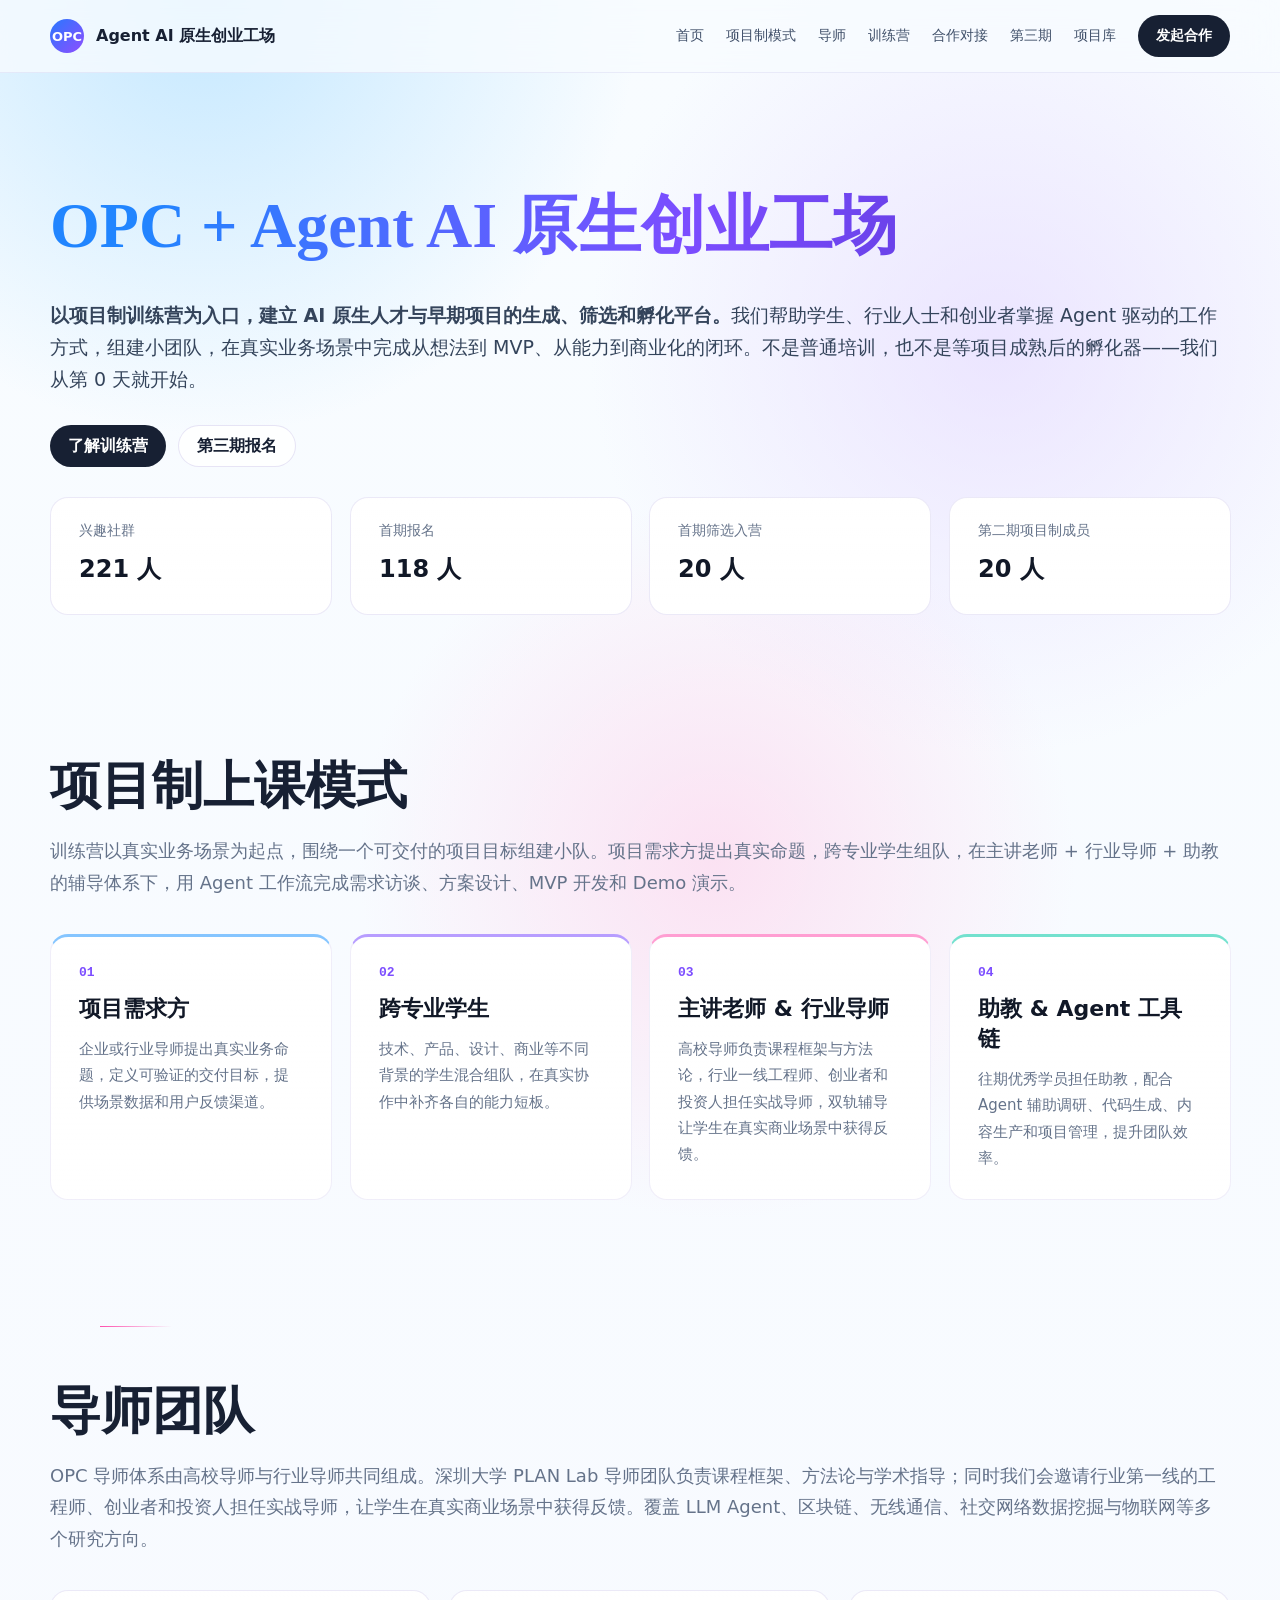
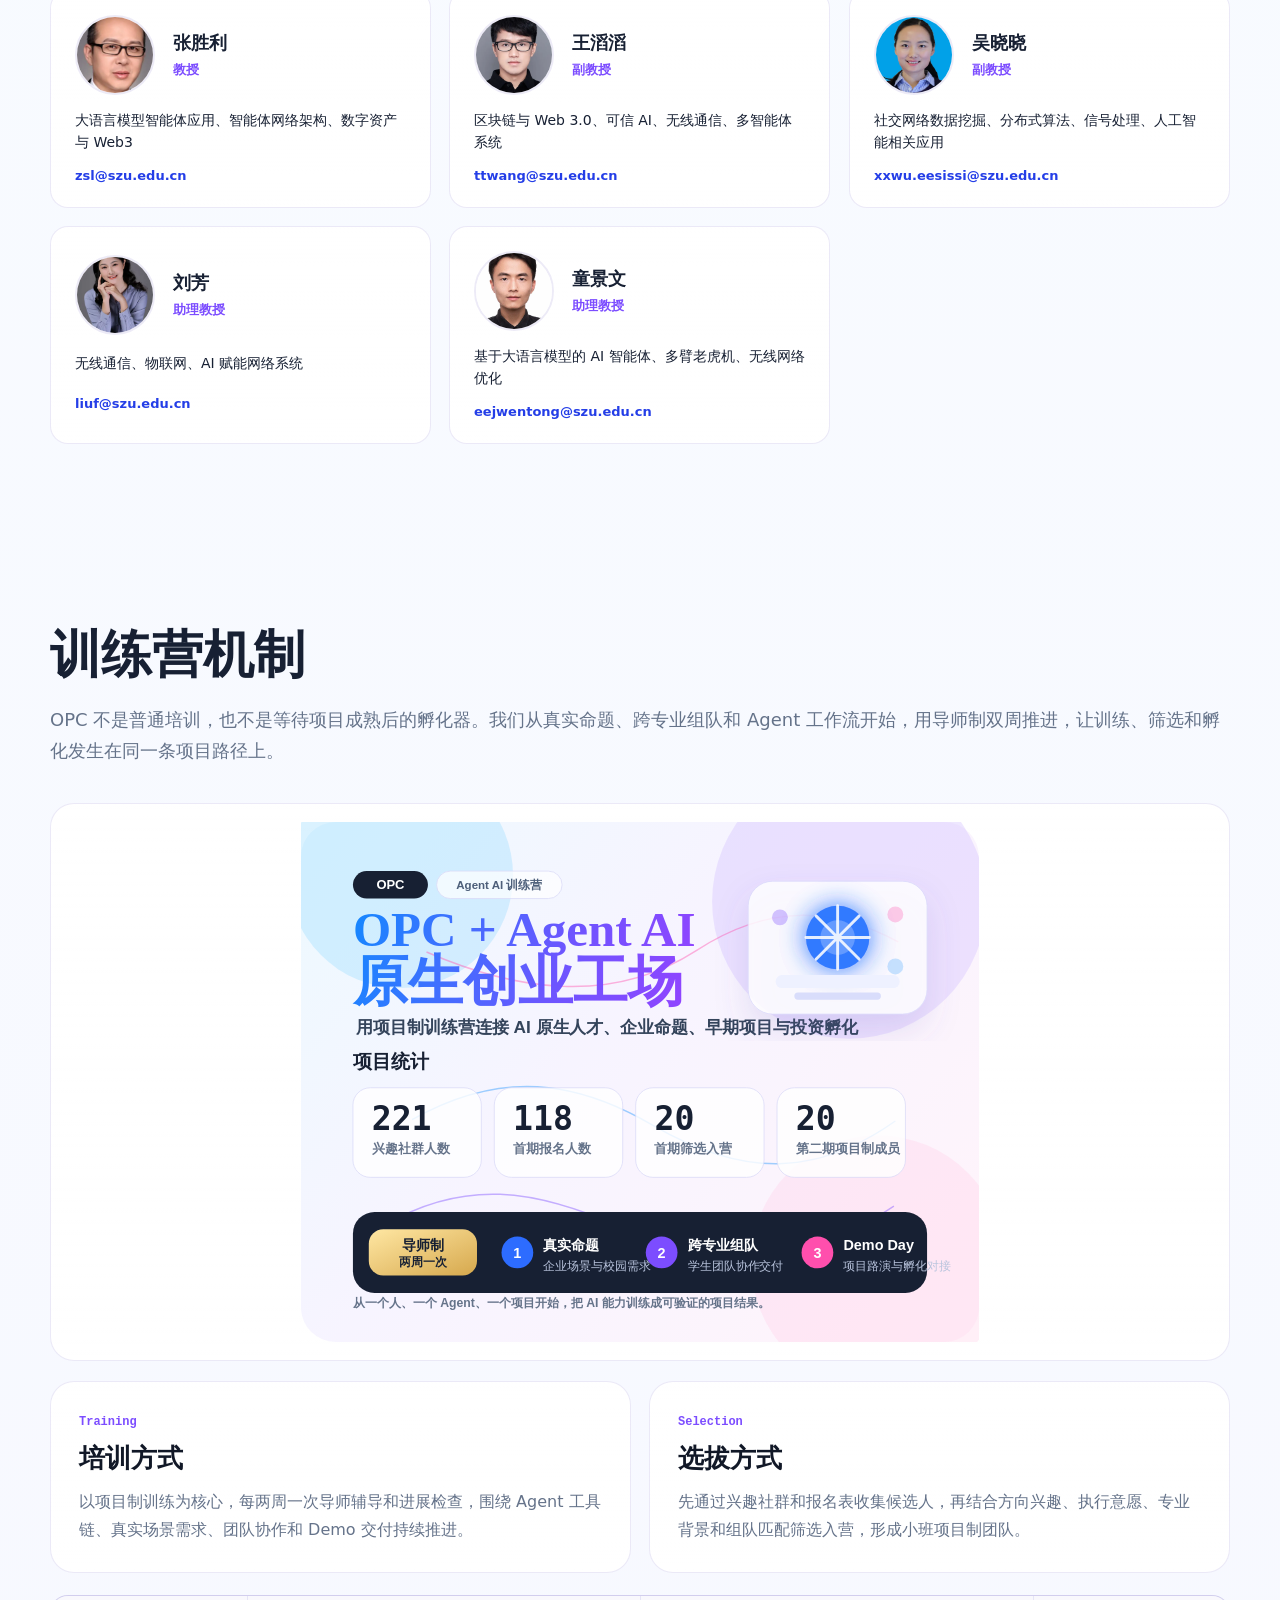
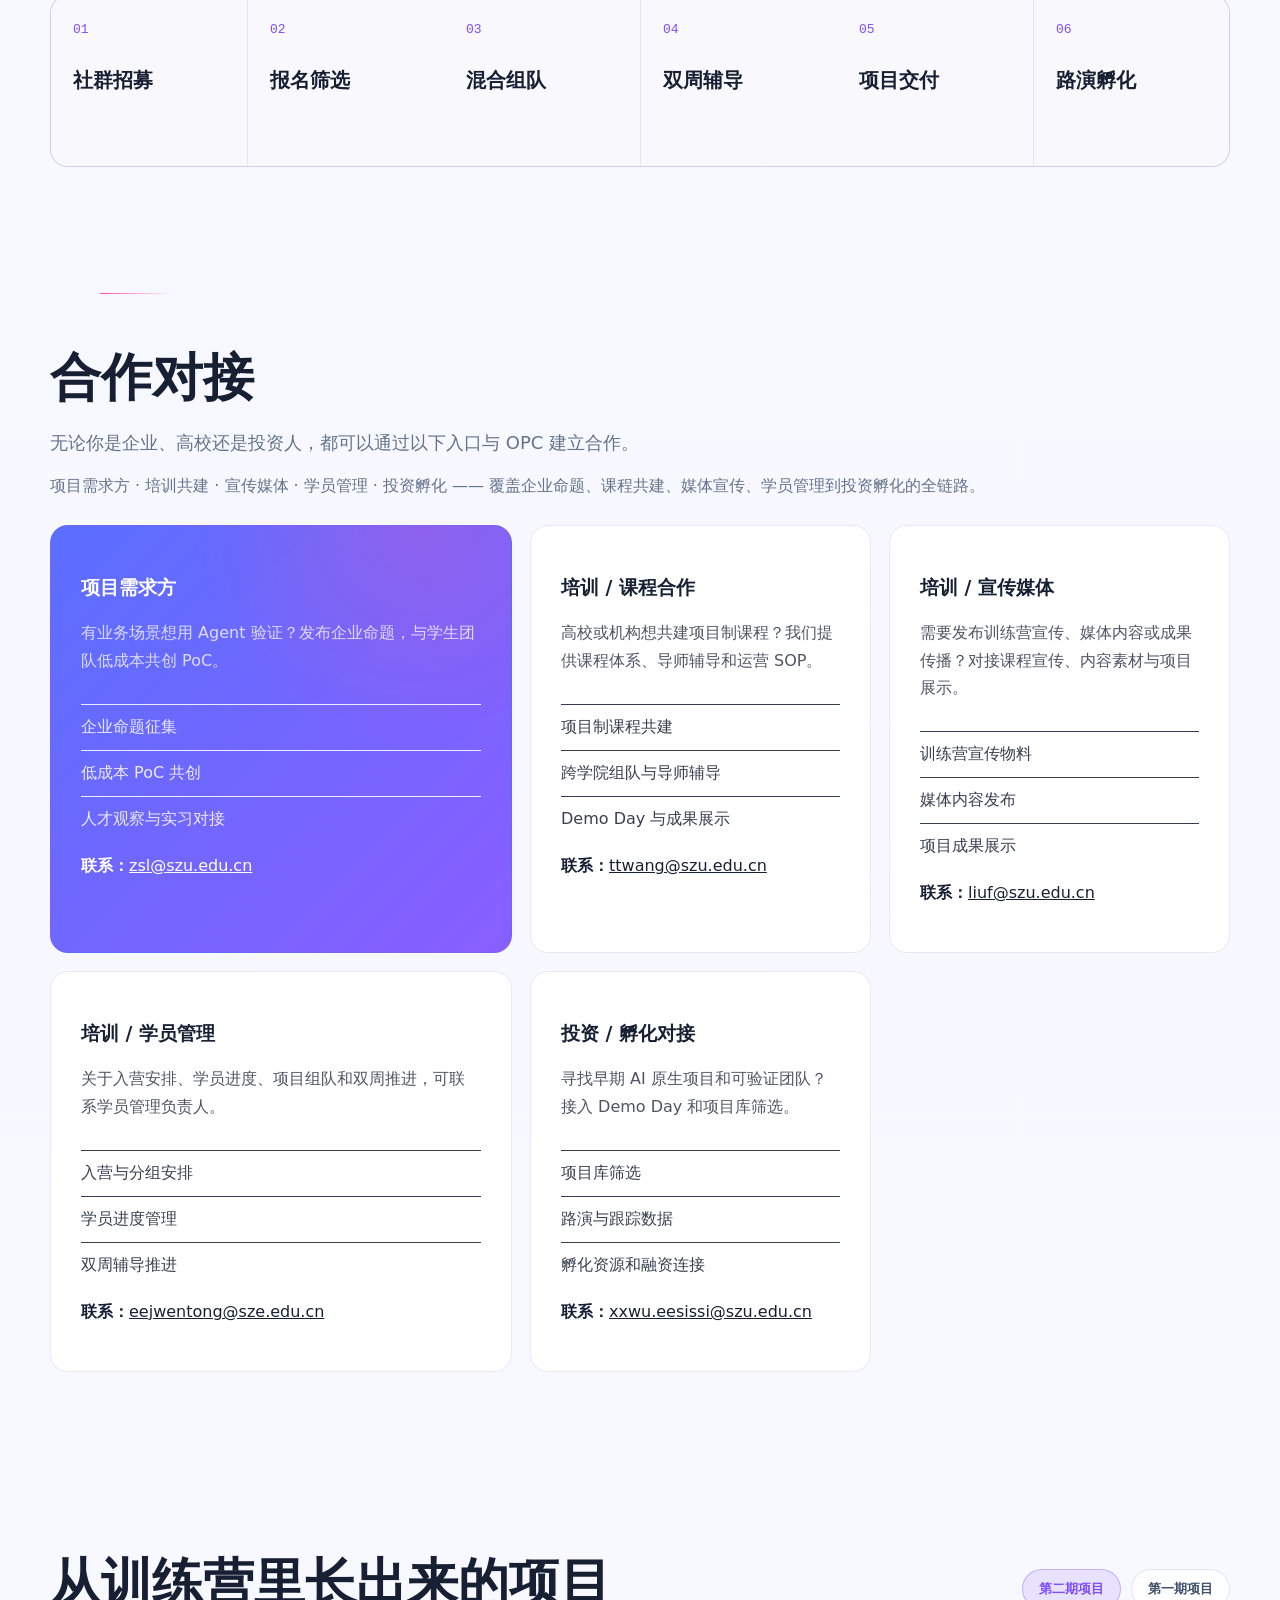
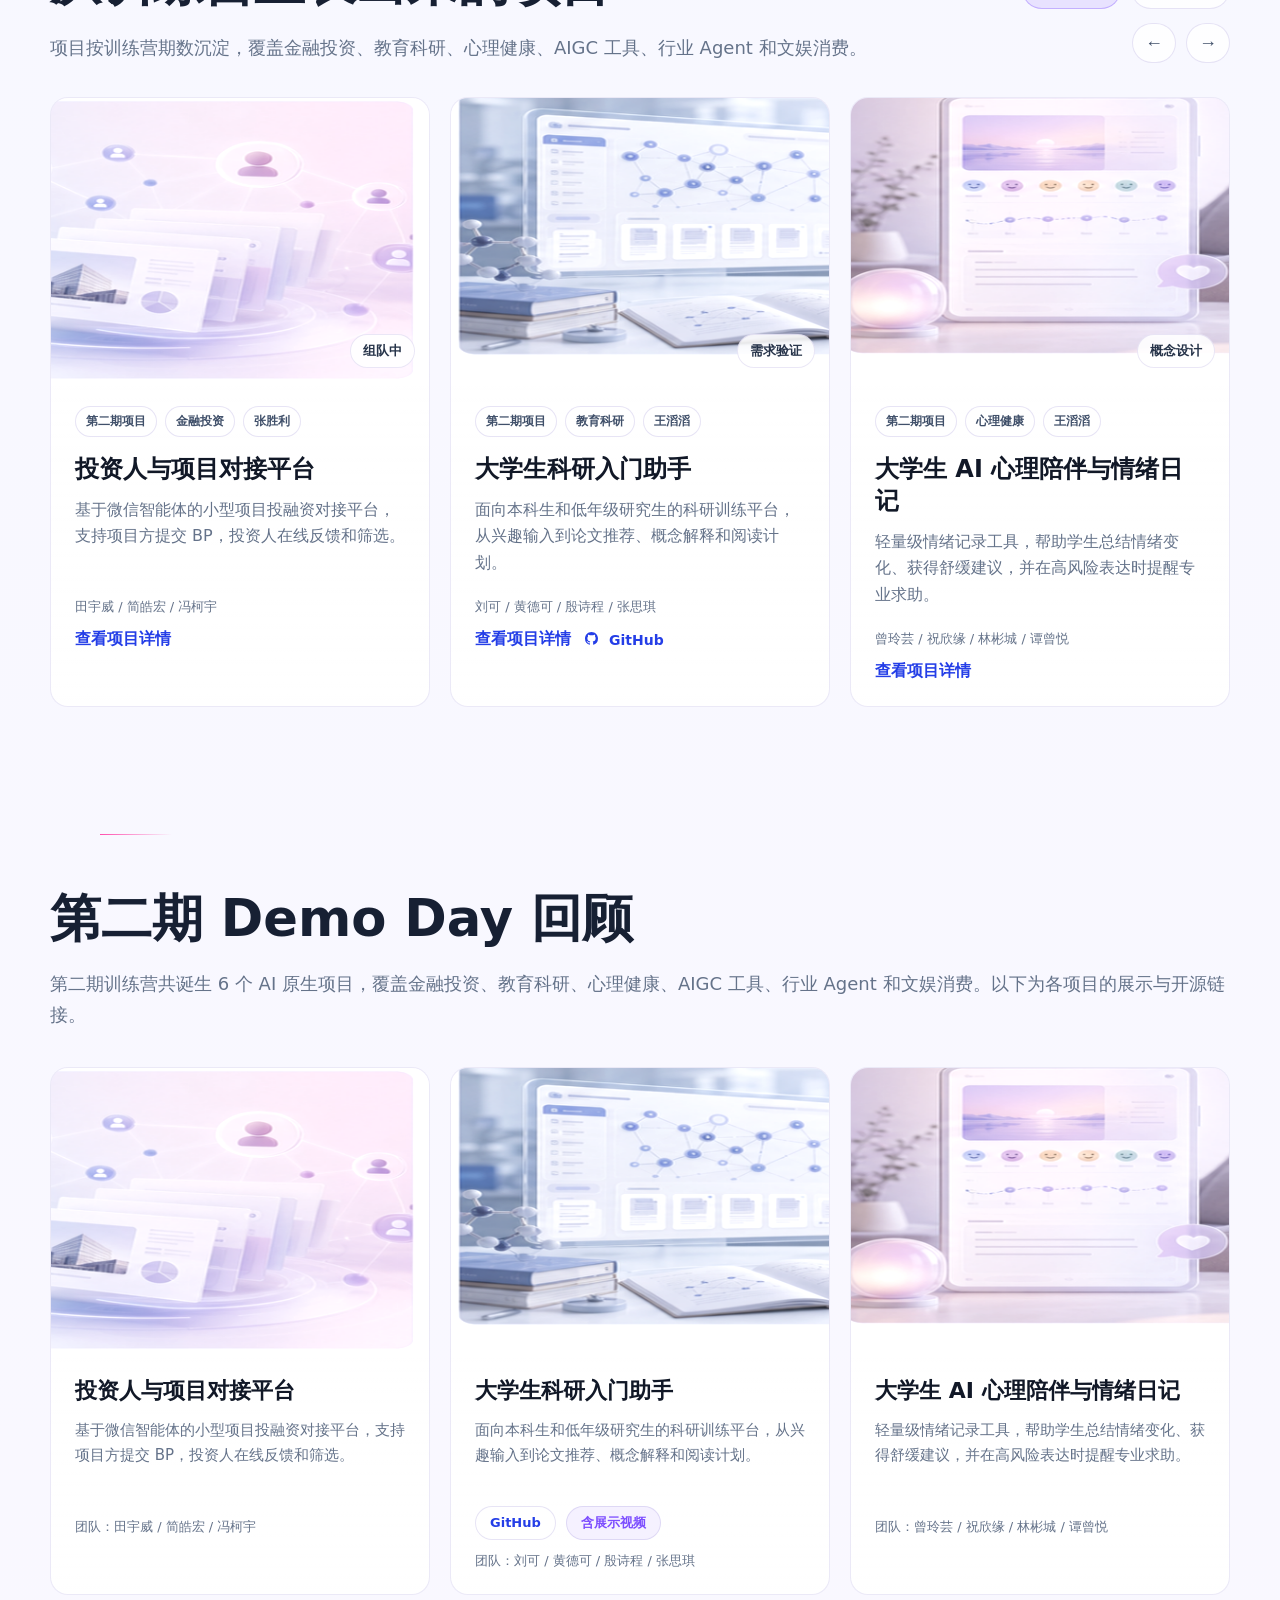
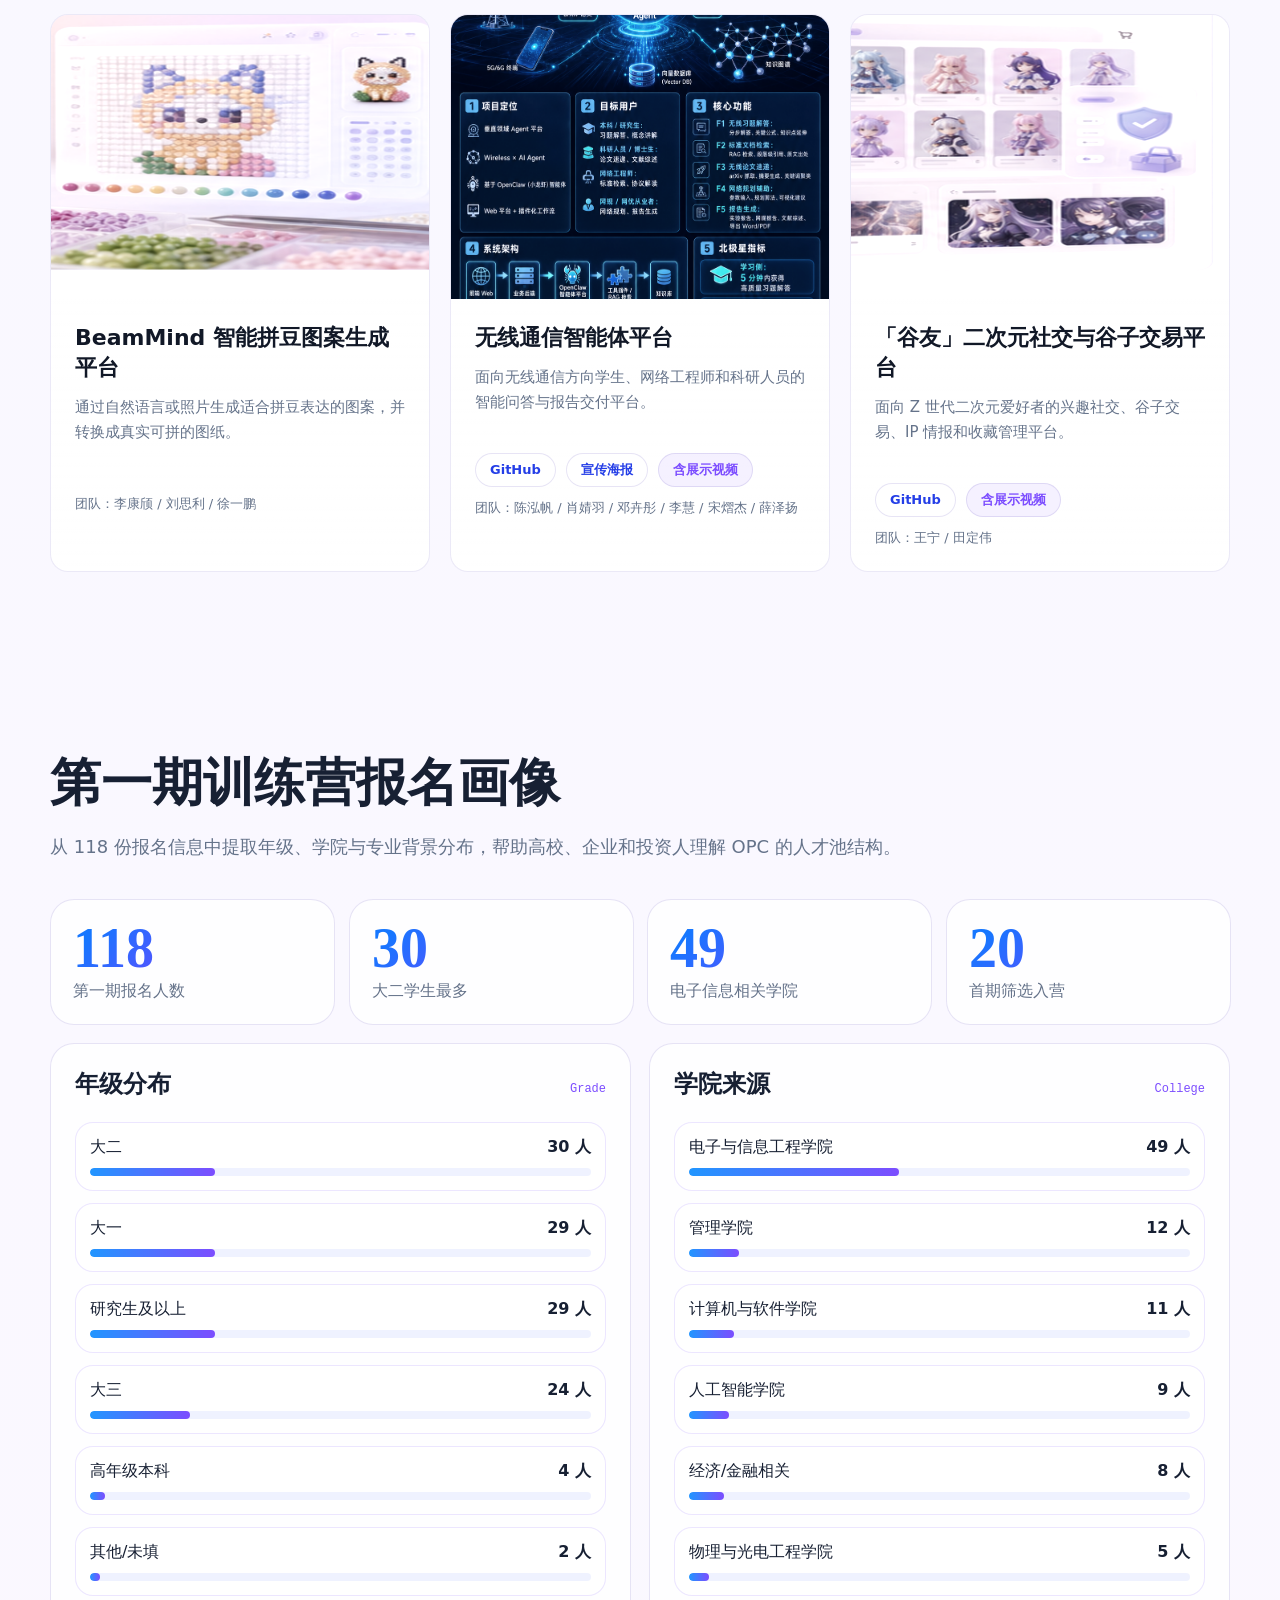
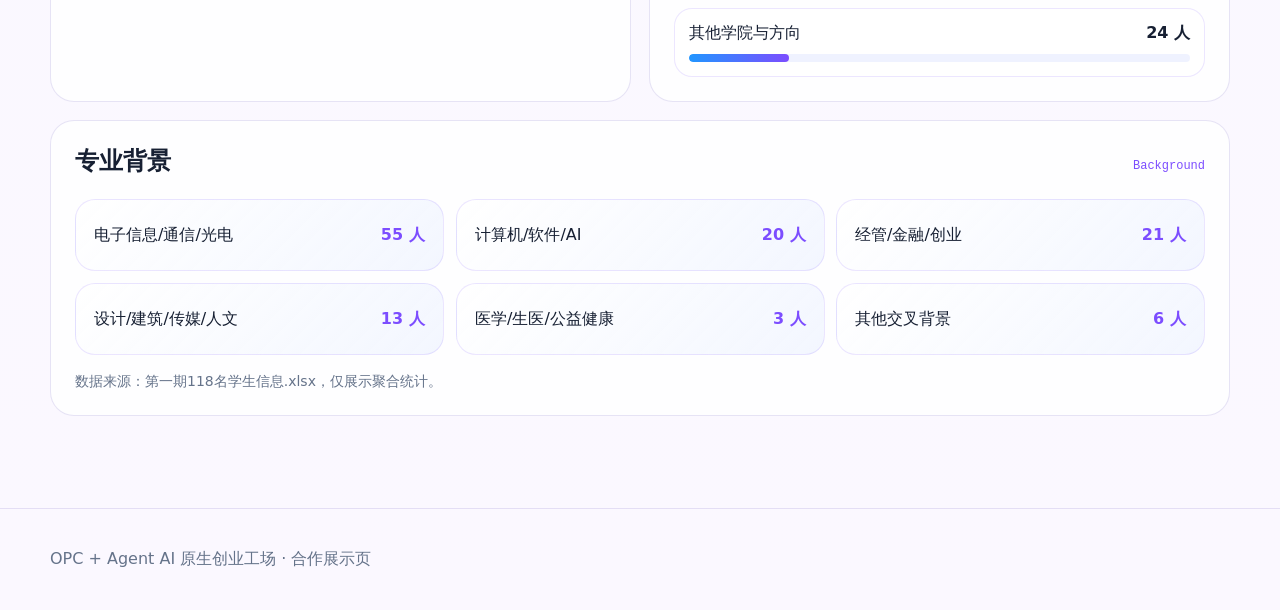
==== index.html @ 5a0fb602 "更新网页内容和测试配置" ====
<!doctype html>
<html lang="zh-CN">
  <head>
    <meta charset="utf-8">
    <meta name="viewport" content="width=device-width, initial-scale=1">
    <title>OPC + Agent AI 原生创业工场</title>
    <meta name="description" content="OPC + Agent AI 原生创业工场，用项目制训练营连接 AI 原生人才、企业命题、早期项目与投资孵化。">
    <link rel="stylesheet" href="assets/styles.css">
  </head>
  <body>
    <div class="site-shell">
      <header class="topbar">
        <nav class="nav container" aria-label="主导航">
          <a class="brand" href="index.html"><span class="brand-mark">OPC</span><span>Agent AI 原生创业工场</span></a>
          <button class="nav-toggle" id="nav-toggle" type="button" aria-expanded="false" aria-controls="nav-links">菜单</button>
          <div class="nav-links" id="nav-links">
            <a href="index.html">首页</a>
            <a href="#teaching">项目制模式</a>
            <a href="#mentors">导师</a>
            <a href="#model">训练营</a>
            <a href="#contact">合作对接</a>
            <a href="fde.html">第三期</a>
            <a href="projects.html">项目库</a>
            <a class="nav-cta" href="#contact">发起合作</a>
          </div>
        </nav>
      </header>

      <main>
        <section class="home-hero container">
          <h1>OPC + Agent AI 原生创业工场</h1>
          <p><strong>以项目制训练营为入口，建立 AI 原生人才与早期项目的生成、筛选和孵化平台。</strong>我们帮助学生、行业人士和创业者掌握 Agent 驱动的工作方式，组建小团队，在真实业务场景中完成从想法到 MVP、从能力到商业化的闭环。不是普通培训，也不是等项目成熟后的孵化器——我们从第 0 天就开始。</p>
          <div class="hero-actions">
            <a class="button" href="#model">了解训练营</a>
            <a class="button secondary" href="fde.html">第三期报名</a>
          </div>
        </section>

        <section class="home-info-bar container" aria-label="训练营关键数据">
          <div class="home-info-item lift-on-hover">
            <span>兴趣社群</span>
            <strong>221 人</strong>
          </div>
          <div class="home-info-item lift-on-hover">
            <span>首期报名</span>
            <strong>118 人</strong>
          </div>
          <div class="home-info-item lift-on-hover">
            <span>首期筛选入营</span>
            <strong>20 人</strong>
          </div>
          <div class="home-info-item lift-on-hover">
            <span>第二期项目制成员</span>
            <strong>20 人</strong>
          </div>
        </section>

        <section class="section container" id="teaching">
          <h2>项目制上课模式</h2>
          <p class="section-lead">训练营以真实业务场景为起点，围绕一个可交付的项目目标组建小队。项目需求方提出真实命题，跨专业学生组队，在主讲老师 + 行业导师 + 助教的辅导体系下，用 Agent 工作流完成需求访谈、方案设计、MVP 开发和 Demo 演示。</p>
          <div class="teaching-grid">
            <article class="teaching-card lift-on-hover">
              <span aria-hidden="true">01</span>
              <h3>项目需求方</h3>
              <p>企业或行业导师提出真实业务命题，定义可验证的交付目标，提供场景数据和用户反馈渠道。</p>
            </article>
            <article class="teaching-card lift-on-hover">
              <span aria-hidden="true">02</span>
              <h3>跨专业学生</h3>
              <p>技术、产品、设计、商业等不同背景的学生混合组队，在真实协作中补齐各自的能力短板。</p>
            </article>
            <article class="teaching-card lift-on-hover">
              <span aria-hidden="true">03</span>
              <h3>主讲老师 &amp; 行业导师</h3>
              <p>高校导师负责课程框架与方法论，行业一线工程师、创业者和投资人担任实战导师，双轨辅导让学生在真实商业场景中获得反馈。</p>
            </article>
            <article class="teaching-card lift-on-hover">
              <span aria-hidden="true">04</span>
              <h3>助教 &amp; Agent 工具链</h3>
              <p>往期优秀学员担任助教，配合 Agent 辅助调研、代码生成、内容生产和项目管理，提升团队效率。</p>
            </article>
          </div>
        </section>

        <section class="section container" id="mentors">
          <h2>导师团队</h2>
          <p class="section-lead">OPC 导师体系由高校导师与行业导师共同组成。深圳大学 PLAN Lab 导师团队负责课程框架、方法论与学术指导；同时我们会邀请行业第一线的工程师、创业者和投资人担任实战导师，让学生在真实商业场景中获得反馈。覆盖 LLM Agent、区块链、无线通信、社交网络数据挖掘与物联网等多个研究方向。</p>
          <div class="mentor-grid" id="mentor-grid"></div>
        </section>

        <section class="section container" id="model">
          <h2>训练营机制</h2>
          <p class="section-lead">OPC 不是普通培训，也不是等待项目成熟后的孵化器。我们从真实命题、跨专业组队和 Agent 工作流开始，用导师制双周推进，让训练、筛选和孵化发生在同一条项目路径上。</p>
          <div class="model-showcase model-showcase--single">
            <figure class="model-poster lift-on-hover">
              <img src="assets/media/generated/opc-camp-poster.svg" alt="OPC + Agent AI 双创营宣传海报">
            </figure>
            <div class="model-panel">
              <article class="model-method lift-on-hover">
                <span>Training</span>
                <h3>培训方式</h3>
                <p>以项目制训练为核心，每两周一次导师辅导和进展检查，围绕 Agent 工具链、真实场景需求、团队协作和 Demo 交付持续推进。</p>
              </article>
              <article class="model-method lift-on-hover">
                <span>Selection</span>
                <h3>选拔方式</h3>
                <p>先通过兴趣社群和报名表收集候选人，再结合方向兴趣、执行意愿、专业背景和组队匹配筛选入营，形成小班项目制团队。</p>
              </article>
            </div>
          </div>
          <div class="loop">
            <div class="loop-step lift-on-hover"><span>01</span><strong>社群招募</strong></div>
            <div class="loop-step lift-on-hover"><span>02</span><strong>报名筛选</strong></div>
            <div class="loop-step lift-on-hover"><span>03</span><strong>混合组队</strong></div>
            <div class="loop-step lift-on-hover"><span>04</span><strong>双周辅导</strong></div>
            <div class="loop-step lift-on-hover"><span>05</span><strong>项目交付</strong></div>
            <div class="loop-step lift-on-hover"><span>06</span><strong>路演孵化</strong></div>
          </div>

        </section>

        <section class="section container" id="contact">
          <h2>合作对接</h2>
          <p class="section-lead">无论你是企业、高校还是投资人，都可以通过以下入口与 OPC 建立合作。</p>
          <p style="margin: -18px 0 28px; color: var(--muted); font-size: 16px;">项目需求方 · 培训共建 · 宣传媒体 · 学员管理 · 投资孵化 —— 覆盖企业命题、课程共建、媒体宣传、学员管理到投资孵化的全链路。</p>
          <div class="partner-grid">
            <article class="partner-tile lift-on-hover">
              <h3>项目需求方</h3>
              <p>有业务场景想用 Agent 验证？发布企业命题，与学生团队低成本共创 PoC。</p>
              <ul>
                <li>企业命题征集</li>
                <li>低成本 PoC 共创</li>
                <li>人才观察与实习对接</li>
              </ul>
              <p style="margin-top: 22px; opacity: 1;"><strong>联系：</strong><a href="mailto:zsl@szu.edu.cn" style="color: inherit; text-decoration: underline;">zsl@szu.edu.cn</a></p>
            </article>
            <article class="partner-tile lift-on-hover">
              <h3>培训 / 课程合作</h3>
              <p>高校或机构想共建项目制课程？我们提供课程体系、导师辅导和运营 SOP。</p>
              <ul>
                <li>项目制课程共建</li>
                <li>跨学院组队与导师辅导</li>
                <li>Demo Day 与成果展示</li>
              </ul>
              <p style="margin-top: 22px; opacity: 1;"><strong>联系：</strong><a href="mailto:ttwang@szu.edu.cn" style="color: inherit; text-decoration: underline;">ttwang@szu.edu.cn</a></p>
            </article>
            <article class="partner-tile lift-on-hover">
              <h3>培训 / 宣传媒体</h3>
              <p>需要发布训练营宣传、媒体内容或成果传播？对接课程宣传、内容素材与项目展示。</p>
              <ul>
                <li>训练营宣传物料</li>
                <li>媒体内容发布</li>
                <li>项目成果展示</li>
              </ul>
              <p style="margin-top: 22px; opacity: 1;"><strong>联系：</strong><a href="mailto:liuf@szu.edu.cn" style="color: inherit; text-decoration: underline;">liuf@szu.edu.cn</a></p>
            </article>
            <article class="partner-tile lift-on-hover">
              <h3>培训 / 学员管理</h3>
              <p>关于入营安排、学员进度、项目组队和双周推进，可联系学员管理负责人。</p>
              <ul>
                <li>入营与分组安排</li>
                <li>学员进度管理</li>
                <li>双周辅导推进</li>
              </ul>
              <p style="margin-top: 22px; opacity: 1;"><strong>联系：</strong><a href="mailto:eejwentong@sze.edu.cn" style="color: inherit; text-decoration: underline;">eejwentong@sze.edu.cn</a></p>
            </article>
            <article class="partner-tile lift-on-hover">
              <h3>投资 / 孵化对接</h3>
              <p>寻找早期 AI 原生项目和可验证团队？接入 Demo Day 和项目库筛选。</p>
              <ul>
                <li>项目库筛选</li>
                <li>路演与跟踪数据</li>
                <li>孵化资源和融资连接</li>
              </ul>
              <p style="margin-top: 22px; opacity: 1;"><strong>联系：</strong><a href="mailto:xxwu.eesissi@szu.edu.cn" style="color: inherit; text-decoration: underline;">xxwu.eesissi@szu.edu.cn</a></p>
            </article>
          </div>
        </section>

        <section class="section container" id="projects">
          <div class="project-section-head">
            <div>
              <h2>从训练营里长出来的项目</h2>
              <p class="section-lead">项目按训练营期数沉淀，覆盖金融投资、教育科研、心理健康、AIGC 工具、行业 Agent 和文娱消费。</p>
            </div>
            <div class="project-controls" aria-label="项目轮播控制">
              <div class="cohort-tabs" id="project-cohort-tabs"></div>
              <div class="carousel-arrows">
                <button class="arrow-button" type="button" data-project-nav="prev" aria-label="上一组项目">←</button>
                <button class="arrow-button" type="button" data-project-nav="next" aria-label="下一组项目">→</button>
              </div>
            </div>
          </div>
          <div class="featured-carousel" id="featured-projects" aria-live="polite"></div>
        </section>

        <section class="section container" id="demo-day">
          <h2>第二期 Demo Day 回顾</h2>
          <p class="section-lead">第二期训练营共诞生 6 个 AI 原生项目，覆盖金融投资、教育科研、心理健康、AIGC 工具、行业 Agent 和文娱消费。以下为各项目的展示与开源链接。</p>
          <div class="demo-day-grid" id="demo-day-grid"></div>
        </section>

        <section class="section container" id="camp-stats">
          <h2>第一期训练营报名画像</h2>
          <p class="section-lead">从 118 份报名信息中提取年级、学院与专业背景分布，帮助高校、企业和投资人理解 OPC 的人才池结构。</p>
          <div class="stats-overview" id="camp-stats-highlights"></div>
          <div class="stats-grid">
            <article class="stats-card">
              <div class="stats-card__head">
                <h3>年级分布</h3>
                <span>Grade</span>
              </div>
              <ul class="stat-bars" id="camp-stats-grade"></ul>
            </article>
            <article class="stats-card">
              <div class="stats-card__head">
                <h3>学院来源</h3>
                <span>College</span>
              </div>
              <ul class="stat-bars" id="camp-stats-college"></ul>
            </article>
            <article class="stats-card stats-card--wide">
              <div class="stats-card__head">
                <h3>专业背景</h3>
                <span>Background</span>
              </div>
              <ul class="background-cloud" id="camp-stats-background"></ul>
              <p class="stats-source" id="camp-stats-source"></p>
            </article>
          </div>
        </section>
      </main>

      <footer class="site-footer">
        <div class="container">OPC + Agent AI 原生创业工场 · 合作展示页</div>
      </footer>
    </div>
    <script type="module" src="assets/main.js"></script>
  </body>
</html>
---- assets/styles.css ----
:root {
  --ink: #172033;
  --muted: #65738a;
  --line: rgba(105, 89, 190, 0.16);
  --paper: #f8fbff;
  --surface: rgba(255, 255, 255, 0.78);
  --surface-strong: #ffffff;
  --accent: #7c4dff;
  --accent-dark: #243ee7;
  --signal: #ff4fad;
  --gold: #d6b87a;
  --soft-blue: rgba(124, 77, 255, 0.1);
  --radius: 18px;
  --shadow: none;
}

* {
  box-sizing: border-box;
}

html {
  scroll-behavior: smooth;
}

body {
  margin: 0;
  background: var(--paper);
  color: var(--ink);
  font-family: "Segoe UI", "Microsoft YaHei", system-ui, sans-serif;
  letter-spacing: 0;
}

a {
  color: inherit;
  text-decoration: none;
}

img {
  display: block;
  max-width: 100%;
}

.site-shell {
  min-height: 100vh;
  background:
    radial-gradient(circle at 16% 0%, rgba(151, 214, 255, 0.52), transparent 34vw),
    radial-gradient(circle at 56% 10%, rgba(255, 198, 229, 0.48), transparent 28vw),
    radial-gradient(circle at 78% 4%, rgba(225, 210, 255, 0.54), transparent 32vw),
    linear-gradient(180deg, #f8fcff 0%, #f7f8ff 46%, #fbf8ff 100%);
}

.container {
  width: min(1180px, calc(100% - 40px));
  margin: 0 auto;
}

.topbar {
  position: sticky;
  top: 0;
  z-index: 20;
  border-bottom: 1px solid rgba(105, 89, 190, 0.1);
  background: rgba(248, 251, 255, 0.78);
  backdrop-filter: blur(18px);
}

.nav {
  display: flex;
  align-items: center;
  justify-content: space-between;
  min-height: 72px;
}

.brand {
  display: inline-flex;
  align-items: center;
  gap: 12px;
  font-weight: 750;
}

.brand-mark {
  display: grid;
  width: 34px;
  height: 34px;
  place-items: center;
  border-radius: 50%;
  background: linear-gradient(135deg, #2878ff, #8f4dff);
  color: #fff;
  font-size: 13px;
}

.nav-links {
  display: flex;
  align-items: center;
  gap: 22px;
  color: #40506a;
  font-size: 14px;
}

.nav-cta,
.button {
  display: inline-flex;
  align-items: center;
  justify-content: center;
  min-height: 42px;
  border-radius: 999px;
  padding: 0 18px;
  background: var(--ink);
  color: #fff;
  font-weight: 650;
  transition: transform 180ms ease, background 180ms ease;
}

.nav-cta:hover,
.button:hover {
  background: var(--accent);
  transform: translateY(-1px);
}

.button.secondary {
  border: 1px solid rgba(105, 89, 190, 0.16);
  background: rgba(255, 255, 255, 0.86);
  color: var(--ink);
}

.lift-on-hover {
  transition: transform 180ms ease, border-color 180ms ease, background 180ms ease, filter 180ms ease;
  will-change: transform;
}

.lift-on-hover:hover {
  transform: translateY(-6px);
}

.nav-toggle {
  display: none;
  border: 1px solid var(--line);
  border-radius: 999px;
  background: rgba(255, 255, 255, 0.82);
  color: var(--ink);
  padding: 8px 12px;
}

.hero {
  display: grid;
  grid-template-columns: minmax(0, 1fr) 470px;
  gap: 56px;
  align-items: center;
  min-height: calc(100dvh - 72px);
  padding: 70px 0 52px;
}

.hero h1,
.page-hero h1,
.detail-hero h1 {
  max-width: 850px;
  margin: 0;
  font-size: clamp(44px, 7vw, 92px);
  line-height: 0.96;
  font-weight: 780;
  letter-spacing: 0;
  text-wrap: balance;
  font-family: Georgia, "Times New Roman", "Microsoft YaHei", serif;
  background: linear-gradient(100deg, #2185ff 8%, #7c4dff 54%, #5b38d7 88%);
  -webkit-background-clip: text;
  background-clip: text;
  color: transparent;
}

.hero p,
.page-hero p,
.detail-hero p {
  max-width: 620px;
  color: #34445b;
  font-size: 19px;
  line-height: 1.7;
}

.page-hero h1,
.page-hero p {
  max-width: none;
}

.hero-actions {
  display: flex;
  flex-wrap: wrap;
  gap: 12px;
  margin-top: 30px;
}

.hero-panel {
  position: relative;
  overflow: hidden;
  border: 1px solid rgba(105, 89, 190, 0.15);
  border-radius: 28px;
  background: rgba(255, 255, 255, 0.74);
  backdrop-filter: blur(20px);
}

.hero-panel::before {
  position: absolute;
  inset: 0;
  z-index: 1;
  pointer-events: none;
  content: "";
  background: linear-gradient(135deg, rgba(124, 77, 255, 0.14), transparent 44%, rgba(255, 79, 173, 0.12));
  opacity: 0.72;
}

.hero-panel img {
  width: 100%;
  height: 360px;
  object-fit: cover;
  opacity: 1;
  mix-blend-mode: normal;
  filter: none;
}

.hero-panel__caption {
  position: relative;
  z-index: 2;
  border-top: 1px solid rgba(105, 89, 190, 0.12);
  padding: 22px;
}

.hero-panel__caption strong {
  display: block;
  margin-bottom: 8px;
  font-size: 22px;
}

.hero-panel__caption span {
  color: var(--muted);
  line-height: 1.6;
}

.home-hero {
  padding: 68px 0 30px;
}

.home-hero h1 {
  max-width: none;
  margin: 48px 0 36px;
  font-size: clamp(42px, 5vw, 76px);
  line-height: 1.15;
  font-weight: 780;
  letter-spacing: 0;
  text-wrap: balance;
  font-family: Georgia, "Times New Roman", "Microsoft YaHei", serif;
  background: linear-gradient(100deg, #2185ff 8%, #7c4dff 54%, #5b38d7 88%);
  -webkit-background-clip: text;
  background-clip: text;
  color: transparent;
}

.home-hero p {
  max-width: none;
  margin: 0 0 12px;
  color: #34445b;
  font-size: 19px;
  line-height: 1.7;
}

.home-info-bar {
  display: grid;
  grid-template-columns: repeat(4, 1fr);
  gap: 18px;
  padding-bottom: 52px;
}

.home-info-item {
  min-height: 118px;
  padding: 24px 28px;
  border: 1px solid rgba(105, 89, 190, 0.13);
  border-radius: 18px;
  background:
    linear-gradient(180deg, rgba(255, 255, 255, 0.96), rgba(255, 255, 255, 0.76)),
    rgba(255, 255, 255, 0.8);
  backdrop-filter: blur(18px);
}

.home-info-item span {
  display: block;
  margin-bottom: 14px;
  color: var(--muted);
  font-size: 14px;
}

.home-info-item strong {
  color: #111827;
  font-size: 24px;
  line-height: 1.25;
}

.teaching-grid {
  display: grid;
  grid-template-columns: repeat(4, 1fr);
  gap: 18px;
}

.teaching-card {
  padding: 28px;
  border-radius: var(--radius);
  border: 1px solid rgba(105, 89, 190, 0.1);
  background:
    linear-gradient(180deg, rgba(255, 255, 255, 0.96), rgba(255, 255, 255, 0.76)),
    rgba(255, 255, 255, 0.8);
  backdrop-filter: blur(18px);
}

.teaching-card:nth-child(1) {
  border-top: 3px solid rgba(33, 150, 255, 0.55);
}

.teaching-card:nth-child(2) {
  border-top: 3px solid rgba(124, 77, 255, 0.55);
}

.teaching-card:nth-child(3) {
  border-top: 3px solid rgba(255, 79, 173, 0.55);
}

.teaching-card:nth-child(4) {
  border-top: 3px solid rgba(0, 201, 167, 0.55);
}

.teaching-card span[aria-hidden="true"] {
  display: block;
  margin-bottom: 14px;
  color: var(--accent);
  font-family: "Cascadia Mono", Consolas, monospace;
  font-size: 13px;
  font-weight: 700;
}

.teaching-card h3 {
  margin: 0 0 12px;
  font-size: 22px;
  color: #111827;
}

.teaching-card p {
  margin: 0;
  color: var(--muted);
  font-size: 15px;
  line-height: 1.75;
}

.section {
  padding: 92px 0;
}

.section:nth-of-type(2n + 4) {
  position: relative;
}

.section:nth-of-type(2n + 4)::before {
  position: absolute;
  top: 34px;
  left: max(20px, calc((100vw - 1180px) / 2));
  width: 72px;
  height: 1px;
  content: "";
  background: linear-gradient(90deg, var(--signal), transparent);
}

.section.tight {
  padding-top: 46px;
}

.section h2 {
  max-width: 760px;
  margin: 0 0 22px;
  font-size: clamp(32px, 4vw, 58px);
  line-height: 1.05;
  font-weight: 760;
  text-wrap: balance;
}

.section-lead {
  max-width: none;
  margin: 0 0 36px;
  color: var(--muted);
  font-size: 18px;
  line-height: 1.75;
}

.metrics {
  display: grid;
  grid-template-columns: repeat(4, 1fr);
  overflow: hidden;
  border: 1px solid rgba(105, 89, 190, 0.12);
  border-radius: 26px;
}

.metric {
  min-height: 148px;
  padding: 28px 24px;
  border-right: 1px solid var(--line);
  background:
    linear-gradient(180deg, rgba(255, 255, 255, 0.92), rgba(255, 255, 255, 0.72)),
    rgba(255, 255, 255, 0.72);
}

.metric:last-child {
  border-right: 0;
}

.metric strong {
  display: block;
  font-size: clamp(42px, 6vw, 72px);
  line-height: 1;
  color: #101828;
  font-family: "Cascadia Mono", Consolas, monospace;
}

.metric span {
  display: block;
  margin-top: 12px;
  color: var(--muted);
}

.loop {
  display: grid;
  grid-template-columns: repeat(6, 1fr);
  gap: 1px;
  overflow: hidden;
  border: 1px solid var(--line);
  border-radius: var(--radius);
  background: rgba(105, 89, 190, 0.12);
}

.loop-step {
  min-height: 170px;
  padding: 22px;
  background: rgba(255, 255, 255, 0.74);
}

.loop-step:hover {
  background: #fff;
  outline: 1px solid rgba(124, 77, 255, 0.22);
  outline-offset: -1px;
  filter: none;
}

.loop-step span {
  color: var(--accent);
  font-family: "Cascadia Mono", Consolas, monospace;
  font-size: 13px;
}

.loop-step strong {
  display: block;
  margin-top: 30px;
  font-size: 20px;
}

.model-extra {
  margin-top: 46px;
}

.model-extra h3 {
  margin: 46px 0 22px;
  font-size: clamp(28px, 3.6vw, 48px);
  line-height: 1.05;
  font-weight: 760;
}

.model-showcase {
  display: grid;
  grid-template-columns: 1fr;
  gap: 20px;
  margin: 36px 0 22px;
}

.model-showcase .model-panel {
  display: grid;
  grid-template-columns: repeat(2, 1fr);
  gap: 18px;
}

.model-poster,
.model-method {
  border: 1px solid rgba(105, 89, 190, 0.13);
  border-radius: 24px;
  background:
    linear-gradient(180deg, rgba(255, 255, 255, 0.96), rgba(255, 255, 255, 0.76)),
    rgba(255, 255, 255, 0.8);
  backdrop-filter: blur(18px);
}

.model-poster {
  display: grid;
  place-items: center;
  min-height: 430px;
  margin: 0;
  overflow: hidden;
  padding: 18px;
}

.model-poster img {
  width: 100%;
  height: 100%;
  max-height: 520px;
  object-fit: contain;
}

.model-panel {
  display: grid;
  gap: 18px;
}

.model-method {
  padding: 28px;
}

.model-method span {
  color: var(--accent);
  font-family: "Cascadia Mono", Consolas, monospace;
  font-size: 12px;
  font-weight: 700;
}

.model-method h3 {
  margin: 12px 0 12px;
  color: #111827;
  font-size: 26px;
}

.model-method p {
  margin: 0;
  color: var(--muted);
  font-size: 16px;
  line-height: 1.75;
}

.stats-overview {
  display: grid;
  grid-template-columns: repeat(4, 1fr);
  gap: 14px;
  margin: 34px 0 18px;
}

.stat-kpi,
.stats-card {
  border: 1px solid var(--line);
  border-radius: 24px;
  background: rgba(255, 255, 255, 0.76);
}

.stat-kpi {
  padding: 22px;
}

.stat-kpi strong {
  display: block;
  margin-bottom: 6px;
  font-family: Georgia, "Times New Roman", "Microsoft YaHei", serif;
  font-size: clamp(34px, 5vw, 56px);
  line-height: 0.95;
  background: linear-gradient(135deg, #1677ff 10%, #7c3cff 72%);
  -webkit-background-clip: text;
  background-clip: text;
  color: transparent;
}

.stat-kpi span,
.stats-source {
  color: var(--muted);
}

.stats-grid {
  display: grid;
  grid-template-columns: repeat(2, minmax(0, 1fr));
  gap: 18px;
}

.stats-card {
  padding: 24px;
}

.stats-card--wide {
  grid-column: 1 / -1;
}

.stats-card__head {
  display: flex;
  align-items: baseline;
  justify-content: space-between;
  gap: 14px;
  margin-bottom: 22px;
}

.stats-card__head h3 {
  margin: 0;
  font-size: 24px;
}

.stats-card__head span {
  color: var(--accent);
  font-family: "Cascadia Mono", Consolas, monospace;
  font-size: 12px;
}

.stat-bars,
.background-cloud {
  display: grid;
  gap: 12px;
  padding: 0;
  margin: 0;
  list-style: none;
}

.stat-bar {
  display: grid;
  gap: 10px;
  padding: 14px;
  border: 1px solid rgba(124, 77, 255, 0.14);
  border-radius: 18px;
  background: rgba(255, 255, 255, 0.54);
}

.stat-bar__label {
  display: flex;
  justify-content: space-between;
  gap: 14px;
  color: var(--ink);
}

.stat-bar__label strong {
  white-space: nowrap;
}

.stat-bar__track {
  height: 8px;
  overflow: hidden;
  border-radius: 999px;
  background: rgba(52, 97, 255, 0.08);
}

.stat-bar__track span {
  display: block;
  height: 100%;
  border-radius: inherit;
  background: linear-gradient(90deg, #2196ff, #7c4dff);
}

.background-cloud {
  grid-template-columns: repeat(3, 1fr);
}

.background-chip {
  display: flex;
  align-items: center;
  justify-content: space-between;
  gap: 14px;
  min-height: 72px;
  padding: 18px;
  border: 1px solid rgba(124, 77, 255, 0.14);
  border-radius: 20px;
  background: linear-gradient(135deg, rgba(255, 255, 255, 0.78), rgba(238, 243, 255, 0.7));
}

.background-chip strong {
  color: var(--accent);
  white-space: nowrap;
}

.stats-source {
  margin: 18px 0 0;
  font-size: 14px;
}

.partner-grid {
  display: grid;
  grid-template-columns: 1.15fr 0.85fr 0.85fr;
  gap: 18px;
}

.partner-tile,
.project-card,
.contact-panel,
.detail-grid article {
  border: 1px solid rgba(105, 89, 190, 0.13);
  border-radius: var(--radius);
  background:
    linear-gradient(180deg, rgba(255, 255, 255, 0.96), rgba(255, 255, 255, 0.76)),
    rgba(255, 255, 255, 0.8);
  backdrop-filter: blur(18px);
}

.partner-tile {
  min-height: 300px;
  padding: 30px;
}

.partner-tile:first-child {
  background:
    radial-gradient(circle at 80% 0%, rgba(255, 79, 173, 0.22), transparent 40%),
    linear-gradient(135deg, rgba(76, 98, 255, 0.92), rgba(124, 77, 255, 0.9));
  color: #fff;
}

.partner-tile p {
  color: inherit;
  opacity: 0.76;
  line-height: 1.7;
}

.partner-tile ul {
  display: grid;
  gap: 12px;
  margin: 30px 0 0;
  padding: 0;
  list-style: none;
}

.partner-tile li {
  padding-top: 12px;
  border-top: 1px solid currentColor;
  opacity: 0.86;
}

.project-grid {
  display: grid;
  grid-template-columns: repeat(3, 1fr);
  gap: 20px;
}

.project-section-head {
  display: grid;
  grid-template-columns: minmax(0, 1fr) auto;
  gap: 28px;
  align-items: end;
  margin-bottom: 34px;
}

.project-section-head .section-lead {
  margin-bottom: 0;
}

.project-controls {
  display: grid;
  justify-items: end;
  gap: 14px;
}

.cohort-tabs,
.carousel-arrows {
  display: flex;
  flex-wrap: wrap;
  gap: 10px;
  justify-content: flex-end;
}

.cohort-tab,
.arrow-button {
  min-height: 40px;
  border: 1px solid rgba(105, 89, 190, 0.16);
  border-radius: 999px;
  background: rgba(255, 255, 255, 0.76);
  color: #40506a;
  cursor: pointer;
  font-weight: 700;
}

.cohort-tab {
  padding: 0 16px;
}

.cohort-tab.is-active {
  border-color: rgba(124, 77, 255, 0.34);
  background: rgba(124, 77, 255, 0.12);
  color: var(--accent);
}

.arrow-button {
  width: 44px;
  font-size: 18px;
}

.arrow-button:disabled {
  cursor: not-allowed;
  opacity: 0.42;
}

.featured-carousel {
  display: grid;
  grid-template-columns: repeat(3, minmax(0, 1fr));
  gap: 20px;
}

.project-card {
  overflow: hidden;
  transition: border-color 180ms ease, transform 180ms ease;
}

.project-card:hover {
  border-color: rgba(124, 77, 255, 0.3);
}

.project-card__media {
  position: relative;
  display: block;
  aspect-ratio: 4 / 3;
  overflow: hidden;
  background: var(--soft-blue);
}

.project-card__media img {
  width: 100%;
  height: 100%;
  object-fit: cover;
  filter: saturate(0.78) contrast(1.02) brightness(1.04);
  transition: transform 500ms ease;
}

.project-card:hover img {
  transform: scale(1.04);
}

.project-card__media span {
  position: absolute;
  right: 14px;
  bottom: 14px;
  border-radius: 999px;
  padding: 7px 12px;
  background: rgba(255, 255, 255, 0.88);
  color: #27344a;
  border: 1px solid rgba(105, 89, 190, 0.14);
  font-size: 13px;
  font-weight: 650;
}

.project-card__body {
  padding: 24px;
}

.meta-row {
  display: flex;
  flex-wrap: wrap;
  gap: 8px;
  margin-bottom: 16px;
}

.meta-row span,
.tag-list span {
  border: 1px solid var(--line);
  border-radius: 999px;
  padding: 6px 10px;
  background: rgba(255, 255, 255, 0.72);
  color: #40506a;
  font-size: 12px;
  font-weight: 650;
}

.project-card h3 {
  margin: 0 0 12px;
  font-size: 24px;
  color: #111827;
}

.project-card p {
  min-height: 84px;
  margin: 0 0 16px;
  color: var(--muted);
  line-height: 1.68;
}

.project-card__foot {
  display: flex;
  align-items: center;
  gap: 14px;
}

.project-card__team {
  margin: 0 0 12px;
  color: var(--muted);
  font-size: 13px;
  line-height: 1.6;
}

.project-card__github {
  display: inline-flex;
  align-items: center;
  gap: 5px;
  color: var(--accent-dark);
  font-size: 14px;
  font-weight: 700;
}

.text-link,
.back-link {
  color: var(--accent-dark);
  font-weight: 700;
}

.resource-list {
  display: grid;
  grid-template-columns: repeat(2, 1fr);
  gap: 0;
  margin: 0;
  padding: 0;
  border-top: 1px solid var(--line);
  list-style: none;
}

.resource-list li {
  display: flex;
  gap: 24px;
  padding: 28px 0;
  border-bottom: 1px solid var(--line);
  font-size: 22px;
}

.resource-list span {
  color: var(--accent);
  font-family: "Cascadia Mono", Consolas, monospace;
}

.cta-band {
  display: grid;
  grid-template-columns: 1fr auto;
  gap: 28px;
  align-items: center;
  padding: 42px;
  border-radius: 28px;
  border: 1px solid rgba(105, 89, 190, 0.16);
  background:
    radial-gradient(circle at 82% 16%, rgba(255, 79, 173, 0.2), transparent 32%),
    linear-gradient(135deg, #2d6cff, #7c4dff 62%, #a55cff);
  color: #fff;
}

.cta-band p {
  max-width: 720px;
  color: rgba(255, 255, 255, 0.74);
  line-height: 1.7;
}

.cta-band .button.secondary {
  border-color: rgba(255, 255, 255, 0.28);
  background: #f8fbff;
  color: #172033;
}

.site-footer {
  padding: 40px 0;
  border-top: 1px solid var(--line);
  color: var(--muted);
}

.page-hero {
  padding: 92px 0 44px;
}

.library-toolbar {
  display: flex;
  align-items: center;
  justify-content: space-between;
  gap: 20px;
  margin-bottom: 26px;
}

.filters {
  display: flex;
  flex-wrap: wrap;
  gap: 10px;
}

.filter-button {
  min-height: 38px;
  border: 1px solid var(--line);
  border-radius: 999px;
  padding: 0 14px;
  background: rgba(255, 255, 255, 0.72);
  color: #40506a;
  cursor: pointer;
}

.filter-button.is-active {
  border-color: rgba(124, 77, 255, 0.34);
  background: rgba(124, 77, 255, 0.12);
  color: var(--accent);
}

.project-count {
  color: var(--muted);
  white-space: nowrap;
}

.detail-hero {
  display: grid;
  grid-template-columns: minmax(0, 1fr) 460px;
  gap: 48px;
  align-items: end;
  padding: 78px 0 54px;
}

.detail-hero figure {
  overflow: hidden;
  margin: 0;
  border-radius: 28px;
}

.detail-hero img {
  width: 100%;
  height: auto;
  max-height: 720px;
  object-fit: contain;
}

.detail-hero--text-only {
  grid-template-columns: 1fr;
  padding-bottom: 30px;
}

.detail-hero--text-only h1,
.detail-hero--text-only p {
  max-width: none;
  text-wrap: wrap;
}

.detail-contact-bar {
  display: grid;
  grid-template-columns: repeat(auto-fit, minmax(160px, 1fr));
  gap: 18px;
  padding-bottom: 54px;
}

.contact-bar-item {
  display: grid;
  gap: 6px;
  padding: 22px 28px;
  border: 1px solid rgba(105, 89, 190, 0.13);
  border-radius: var(--radius);
  background:
    linear-gradient(180deg, rgba(255, 255, 255, 0.96), rgba(255, 255, 255, 0.76)),
    rgba(255, 255, 255, 0.8);
  backdrop-filter: blur(18px);
}

.contact-bar-item span {
  color: var(--muted);
  font-size: 13px;
}

.contact-bar-item strong {
  color: var(--ink);
  font-size: 16px;
  font-weight: 650;
  line-height: 1.5;
}

.contact-bar-link strong {
  color: var(--accent-dark);
}

.github-icon {
  display: inline-block;
  vertical-align: middle;
  margin-right: 6px;
  margin-top: -2px;
}

.detail-meta {
  margin-top: 28px;
}

.detail-grid {
  display: grid;
  grid-template-columns: 1fr 1fr 360px;
  gap: 18px;
  padding-bottom: 96px;
}

.detail-grid--with-poster {
  grid-template-columns: 1fr 1fr;
}

.detail-grid article,
.contact-panel {
  padding: 28px;
}

.detail-grid h2 {
  margin: 0 0 14px;
  font-size: 24px;
}

.detail-grid p,
.contact-panel dd {
  color: var(--muted);
  line-height: 1.75;
}

.contact-panel {
  grid-row: span 2;
}

.contact-panel dl {
  display: grid;
  gap: 10px;
}

.contact-panel dt {
  color: var(--ink);
  font-weight: 750;
}

.contact-panel dd {
  margin: 0 0 14px;
}

.wide-card {
  grid-column: span 2;
}

.detail-poster-card,
.detail-video-card {
  grid-column: 1 / -1;
}

.detail-poster-card figure {
  overflow: hidden;
  margin: 0;
  border-radius: 18px;
}

.detail-poster-card img {
  width: 100%;
  height: auto;
  max-height: 900px;
  object-fit: contain;
}

.detail-video-card {
  padding: 28px;
}

.detail-video-card video {
  display: block;
  width: 100%;
  max-height: 720px;
  border-radius: 18px;
  background: #111827;
}

.tag-list {
  display: flex;
  flex-wrap: wrap;
  gap: 10px;
}

@media (max-width: 980px) {
  .hero,
  .detail-hero,
  .detail-grid,
  .detail-grid--with-poster {
    grid-template-columns: 1fr;
  }

  .detail-contact-bar {
    grid-template-columns: 1fr;
  }

  .metrics,
  .home-info-bar,
  .project-grid,
  .featured-carousel,
  .partner-grid,
  .stats-overview,
  .background-cloud,
  .teaching-grid {
    grid-template-columns: repeat(2, 1fr);
  }

  .model-showcase {
    grid-template-columns: 1fr;
  }

  .project-section-head {
    grid-template-columns: 1fr;
  }

  .project-controls {
    justify-items: start;
  }

  .cohort-tabs,
  .carousel-arrows {
    justify-content: flex-start;
  }

  .loop {
    grid-template-columns: repeat(3, 1fr);
  }

  .wide-card,
  .contact-panel,
  .detail-poster-card,
  .detail-video-card {
    grid-column: auto;
    grid-row: auto;
  }
}

@media (max-width: 720px) {
  .container {
    width: min(100% - 28px, 1180px);
  }

  .nav-toggle {
    display: inline-flex;
  }

  .nav-links {
    position: absolute;
    top: 72px;
    right: 14px;
    left: 14px;
    display: none;
    flex-direction: column;
    align-items: stretch;
    gap: 0;
    padding: 12px;
    border: 1px solid var(--line);
    border-radius: 18px;
    background: rgba(255, 255, 255, 0.96);
  }

  .nav-links.is-open {
    display: flex;
  }

  .nav-links a {
    padding: 12px;
  }

  .hero {
    padding-top: 42px;
  }

  .home-hero {
    padding-top: 48px;
  }

  .hero h1,
  .home-hero h1,
  .page-hero h1,
  .detail-hero h1 {
    font-size: clamp(40px, 13vw, 58px);
  }

  .metrics,
  .home-info-bar,
  .project-grid,
  .featured-carousel,
  .partner-grid,
  .stats-overview,
  .stats-grid,
  .background-cloud,
  .resource-list,
  .loop,
  .teaching-grid {
    grid-template-columns: 1fr;
  }

  .metric {
    border-right: 0;
    border-bottom: 1px solid var(--line);
  }

  .library-toolbar,
  .cta-band {
    grid-template-columns: 1fr;
  }

  .cta-band {
    padding: 28px;
  }

  .model-poster {
    min-height: 300px;
    padding: 12px;
  }

  .model-panel {
    grid-template-columns: 1fr;
  }
}

/* Mentor wall */
.mentor-grid {
  display: grid;
  grid-template-columns: repeat(3, 1fr);
  gap: 18px;
}

.mentor-card {
  display: grid;
  gap: 14px;
  padding: 24px;
  border: 1px solid rgba(105, 89, 190, 0.13);
  border-radius: var(--radius);
  background:
    linear-gradient(180deg, rgba(255, 255, 255, 0.96), rgba(255, 255, 255, 0.76)),
    rgba(255, 255, 255, 0.8);
  backdrop-filter: blur(18px);
  color: inherit;
  text-decoration: none;
  cursor: pointer;
}

.mentor-card__head {
  display: flex;
  align-items: center;
  gap: 18px;
}

.mentor-avatar {
  width: 80px;
  height: 80px;
  border-radius: 50%;
  object-fit: cover;
  flex-shrink: 0;
  border: 2px solid rgba(105, 89, 190, 0.12);
}

.mentor-name {
  display: block;
  margin: 0 0 4px;
  font-size: 18px;
  font-weight: 700;
  color: var(--ink);
}

.mentor-name:hover {
  color: var(--accent);
}

.mentor-title {
  color: var(--accent);
  font-size: 13px;
  font-weight: 650;
}

.mentor-research {
  margin: 0;
  color: var(--ink);
  font-size: 14px;
  line-height: 1.6;
}

.mentor-email {
  color: var(--accent-dark);
  font-size: 13px;
  font-weight: 650;
  word-break: break-all;
}

/* Demo Day */
.demo-day-grid {
  display: grid;
  grid-template-columns: repeat(3, 1fr);
  gap: 20px;
}

.demo-day-card {
  overflow: hidden;
  border: 1px solid rgba(105, 89, 190, 0.13);
  border-radius: var(--radius);
  background:
    linear-gradient(180deg, rgba(255, 255, 255, 0.96), rgba(255, 255, 255, 0.76)),
    rgba(255, 255, 255, 0.8);
  backdrop-filter: blur(18px);
  transition: border-color 180ms ease, transform 180ms ease;
}

.demo-day-card:hover {
  border-color: rgba(124, 77, 255, 0.3);
}

.demo-day-card__media {
  position: relative;
  display: block;
  aspect-ratio: 4 / 3;
  overflow: hidden;
  background: var(--soft-blue);
}

.demo-day-card__media img {
  width: 100%;
  height: 100%;
  object-fit: cover;
  filter: saturate(0.78) contrast(1.02) brightness(1.04);
  transition: transform 500ms ease;
}

.demo-day-card:hover img {
  transform: scale(1.04);
}

.demo-day-card__body {
  padding: 24px;
}

.demo-day-card__body h3 {
  margin: 0 0 12px;
  font-size: 22px;
  color: #111827;
}

.demo-day-card__body p {
  min-height: 72px;
  margin: 0 0 16px;
  color: var(--muted);
  font-size: 15px;
  line-height: 1.68;
}

.demo-day-links {
  display: flex;
  flex-wrap: wrap;
  gap: 10px;
  margin-bottom: 12px;
}

.demo-day-link {
  display: inline-flex;
  align-items: center;
  min-height: 34px;
  padding: 0 14px;
  border: 1px solid var(--line);
  border-radius: 999px;
  background: rgba(255, 255, 255, 0.72);
  color: var(--accent-dark);
  font-size: 13px;
  font-weight: 650;
  transition: background 180ms ease, border-color 180ms ease;
}

.demo-day-link:hover {
  border-color: rgba(124, 77, 255, 0.34);
  background: rgba(124, 77, 255, 0.12);
}

.demo-day-badge {
  display: inline-flex;
  align-items: center;
  min-height: 34px;
  padding: 0 14px;
  border: 1px solid var(--line);
  border-radius: 999px;
  background: rgba(124, 77, 255, 0.08);
  color: var(--accent);
  font-size: 13px;
  font-weight: 650;
}

.demo-day-team {
  color: var(--muted);
  font-size: 13px;
}

/* Cohort 3 */
.cohort3-ul {
  display: grid;
  gap: 14px;
  margin: 0;
  padding: 0;
  list-style: none;
}

.cohort3-item {
  display: grid;
  grid-template-columns: 1fr auto;
  gap: 28px;
  align-items: center;
  padding: 22px 28px;
  border: 1px solid rgba(105, 89, 190, 0.13);
  border-radius: var(--radius);
  background:
    linear-gradient(180deg, rgba(255, 255, 255, 0.96), rgba(255, 255, 255, 0.76)),
    rgba(255, 255, 255, 0.8);
  backdrop-filter: blur(18px);
}

.cohort3-item:hover {
  border-color: rgba(124, 77, 255, 0.3);
}

.cohort3-item__main h3 {
  margin: 0 0 6px;
  font-size: 20px;
}

.cohort3-item__main p {
  margin: 0;
  color: var(--muted);
  font-size: 15px;
  line-height: 1.6;
}

.cohort3-item__team {
  color: var(--muted);
  font-size: 14px;
  font-weight: 650;
  white-space: nowrap;
}

@media (max-width: 980px) {
  .mentor-grid,
  .demo-day-grid {
    grid-template-columns: repeat(2, 1fr);
  }
}

@media (max-width: 720px) {
  .mentor-grid,
  .demo-day-grid {
    grid-template-columns: 1fr;
  }

  .cohort3-item {
    grid-template-columns: 1fr;
    gap: 12px;
  }

  .cohort3-item__team {
    white-space: normal;
  }
}
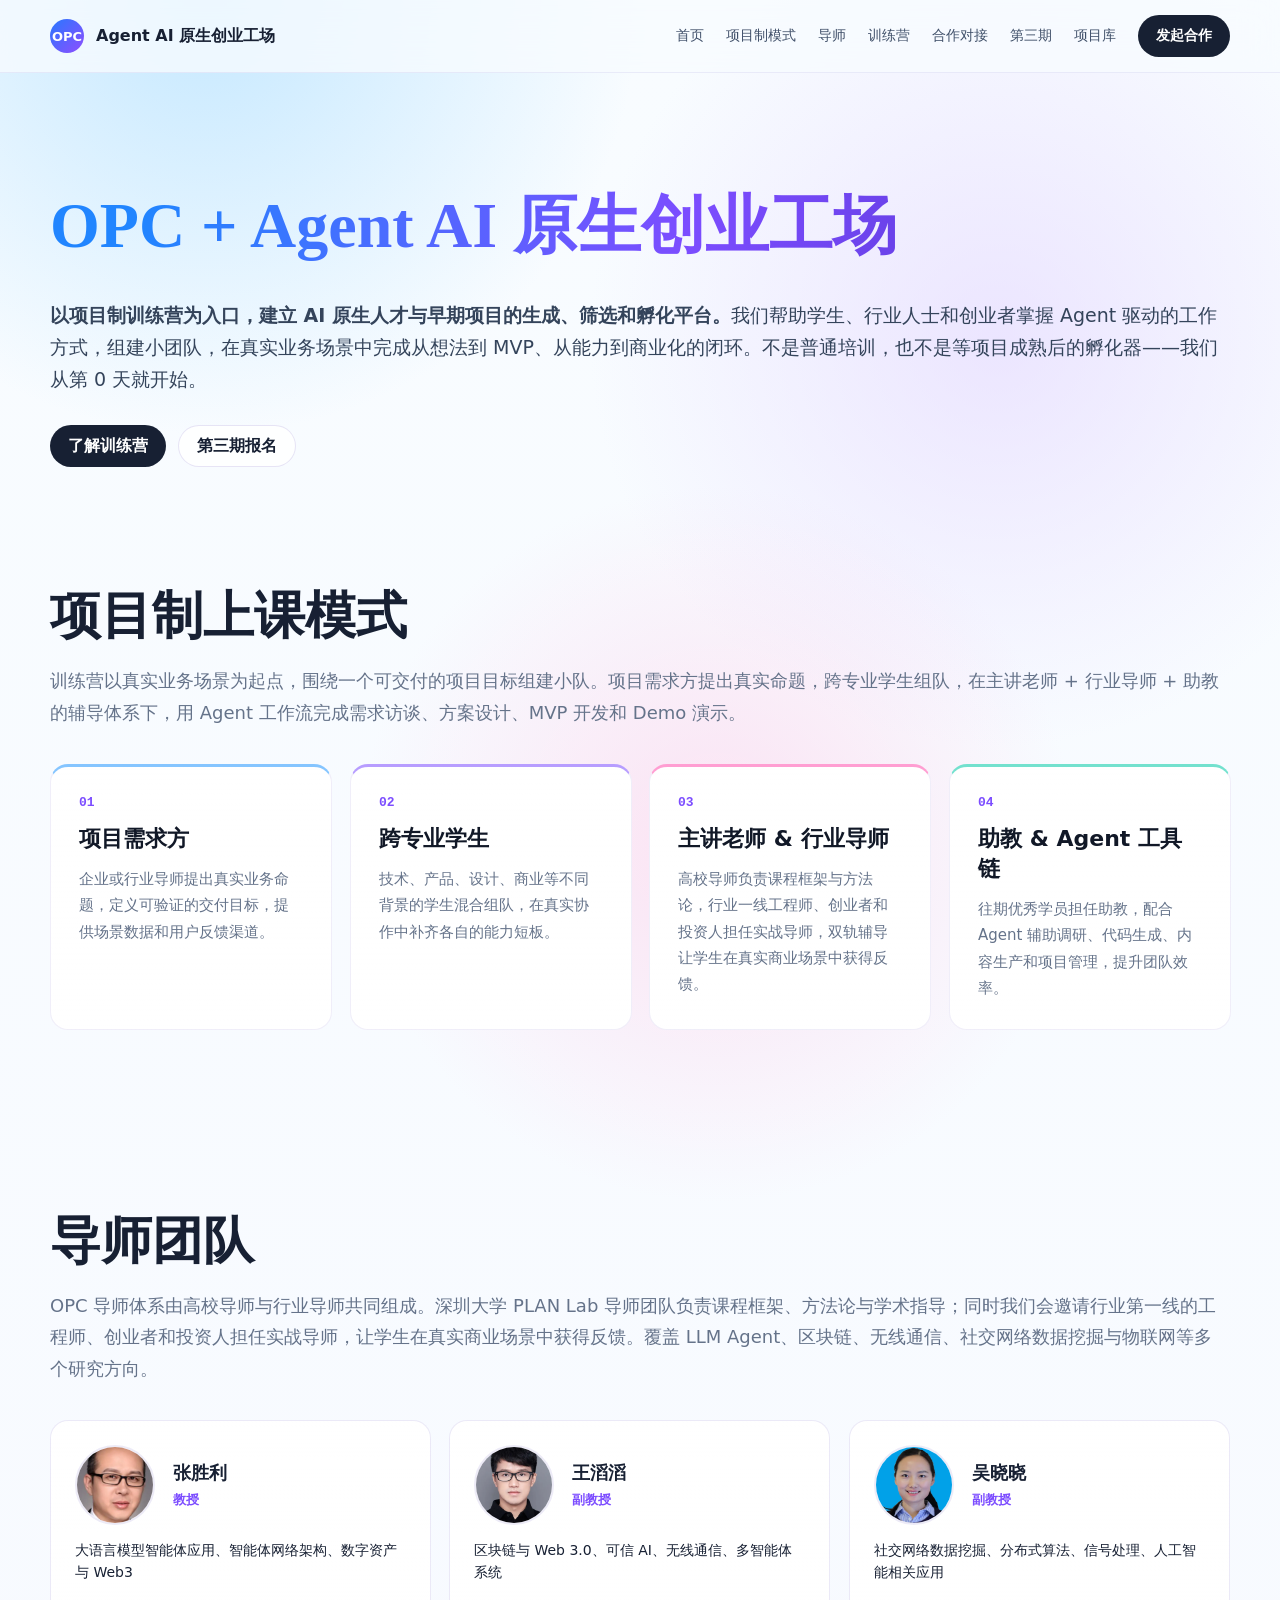
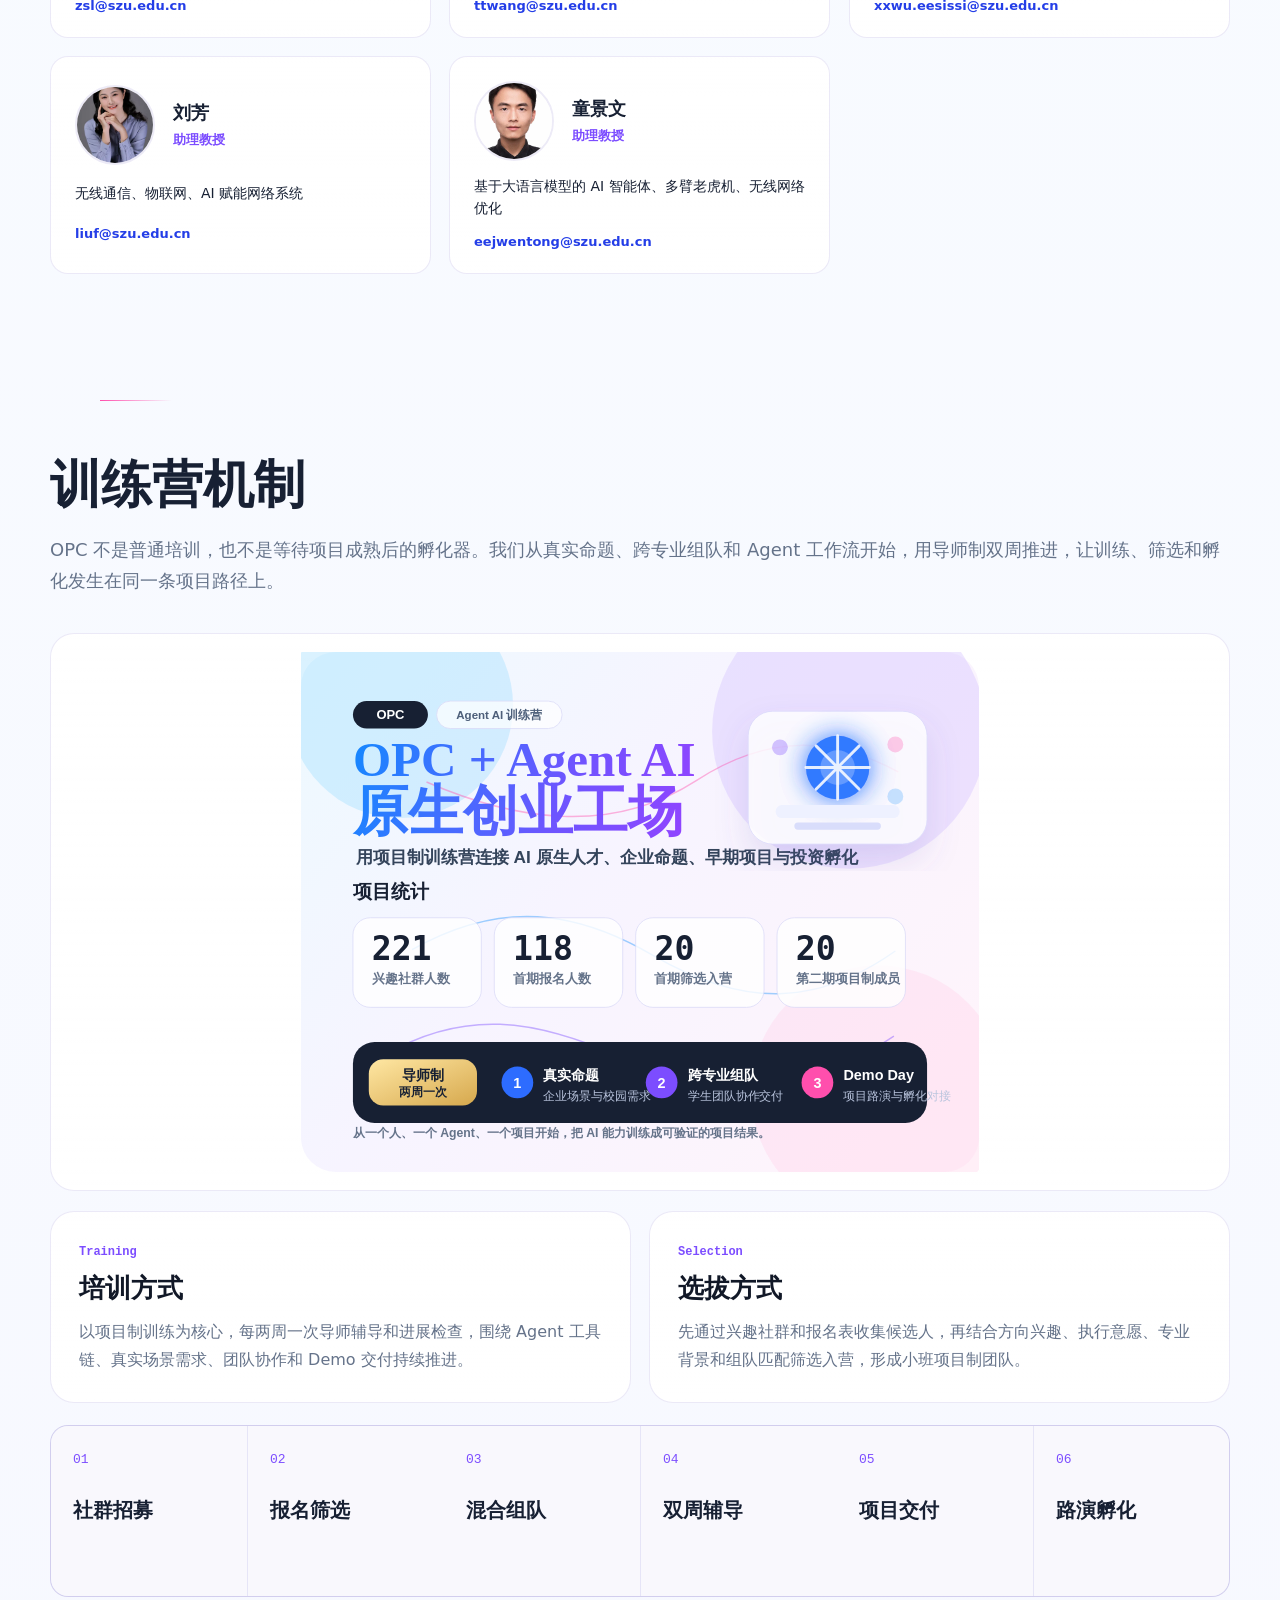
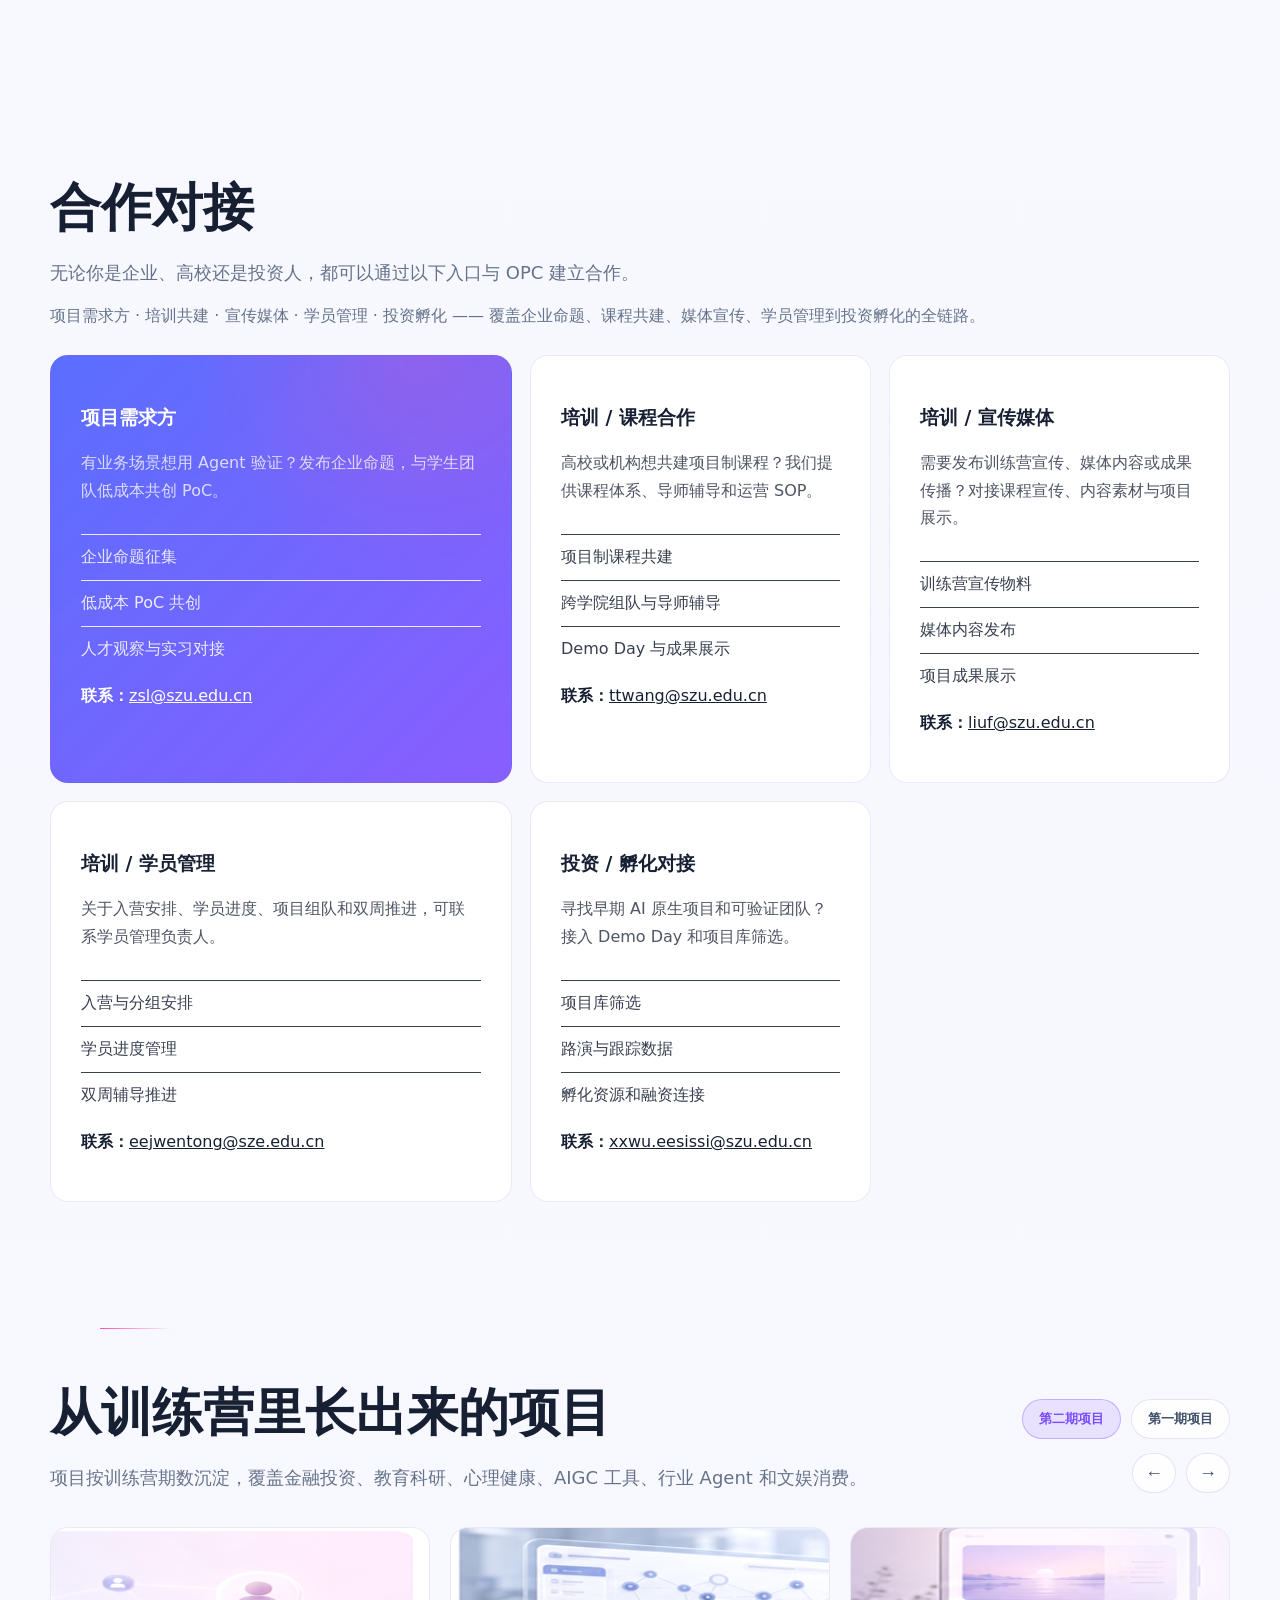
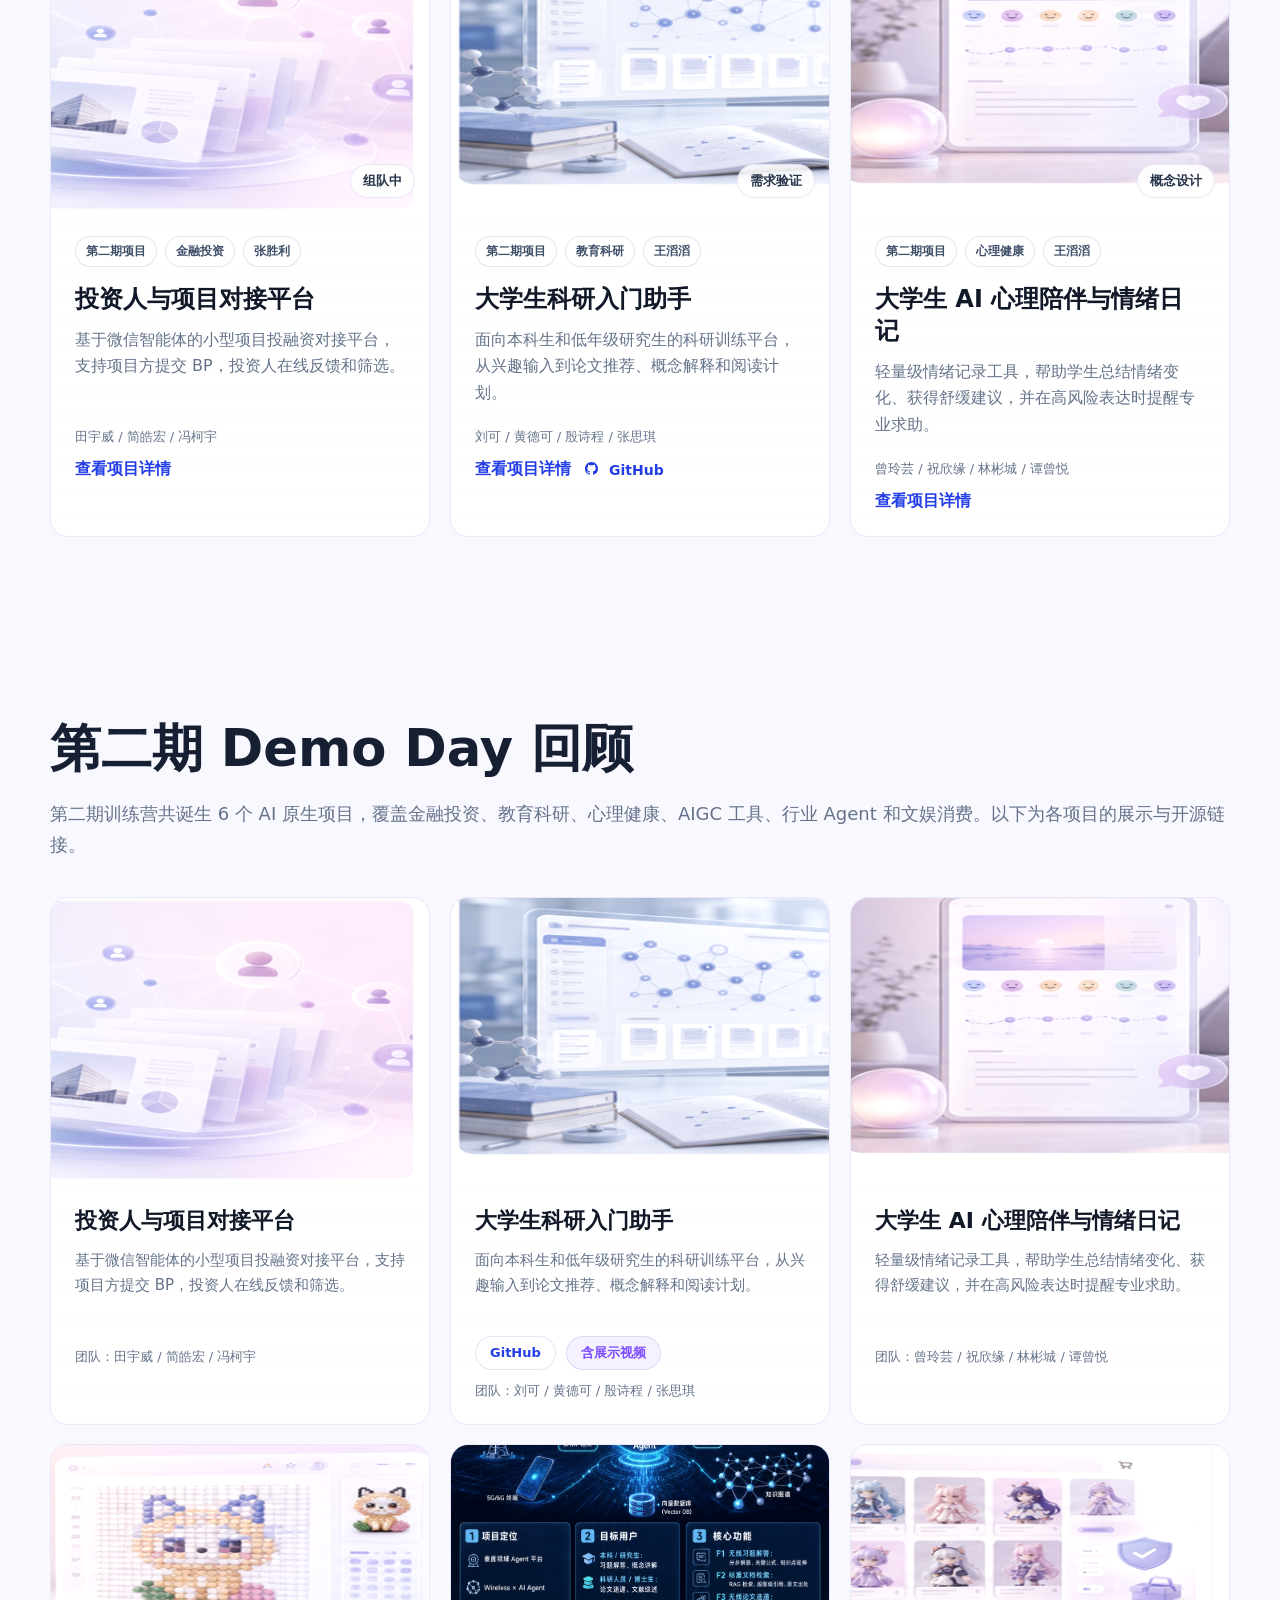
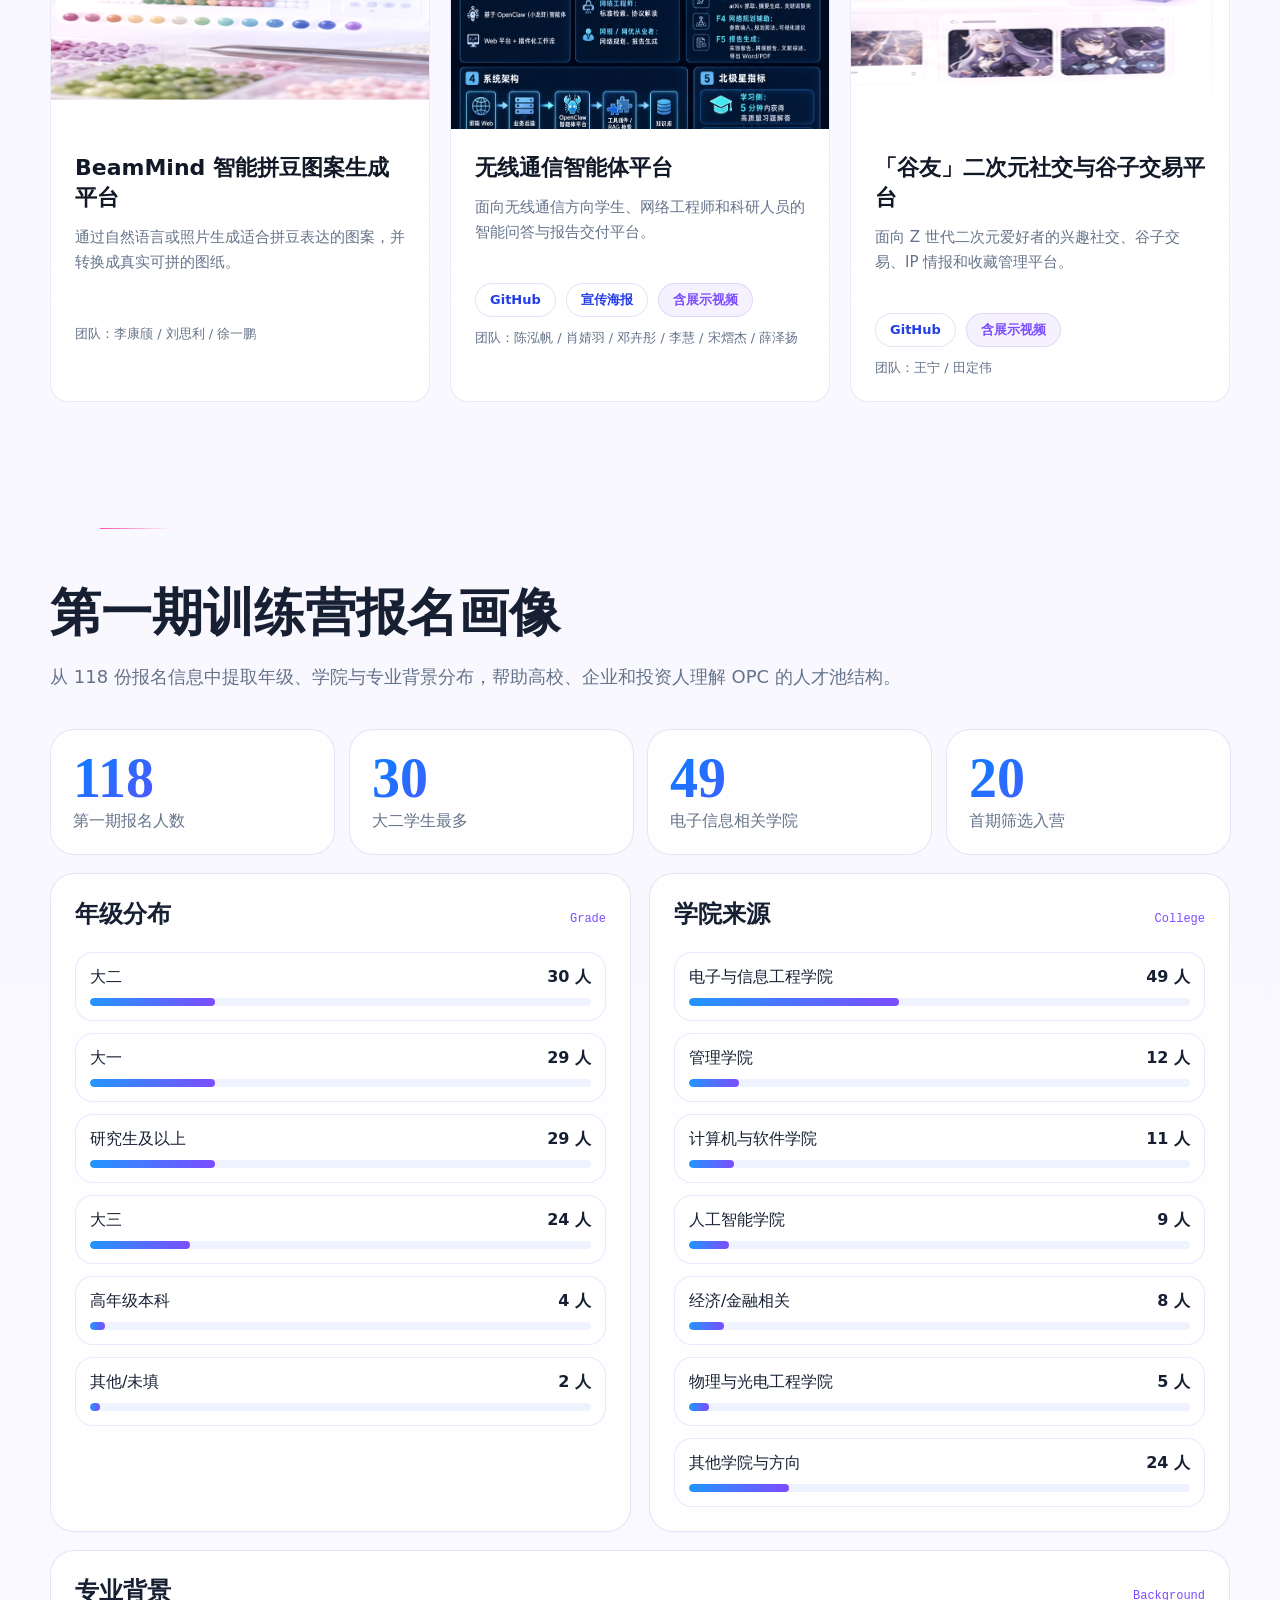
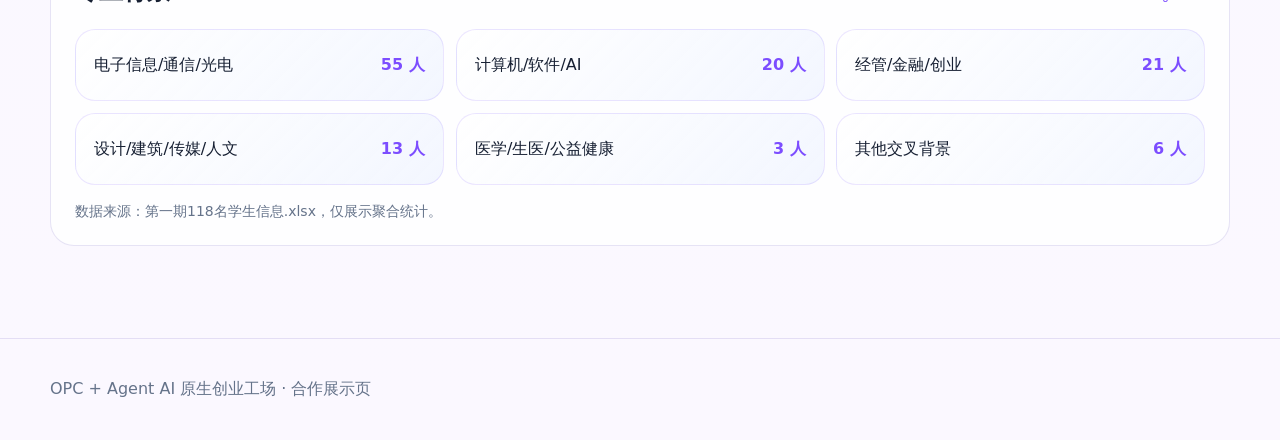
==== commit 940d47df: "feat: remove home info bar section" ====
--- a/index.html
+++ b/index.html
@@ -36,25 +36,6 @@
           </div>
         </section>
 
-        <section class="home-info-bar container" aria-label="训练营关键数据">
-          <div class="home-info-item lift-on-hover">
-            <span>兴趣社群</span>
-            <strong>221 人</strong>
-          </div>
-          <div class="home-info-item lift-on-hover">
-            <span>首期报名</span>
-            <strong>118 人</strong>
-          </div>
-          <div class="home-info-item lift-on-hover">
-            <span>首期筛选入营</span>
-            <strong>20 人</strong>
-          </div>
-          <div class="home-info-item lift-on-hover">
-            <span>第二期项目制成员</span>
-            <strong>20 人</strong>
-          </div>
-        </section>
-
         <section class="section container" id="teaching">
           <h2>项目制上课模式</h2>
           <p class="section-lead">训练营以真实业务场景为起点，围绕一个可交付的项目目标组建小队。项目需求方提出真实命题，跨专业学生组队，在主讲老师 + 行业导师 + 助教的辅导体系下，用 Agent 工作流完成需求访谈、方案设计、MVP 开发和 Demo 演示。</p>
--- a/assets/styles.css
+++ b/assets/styles.css
@@ -1252,7 +1252,6 @@
   }
 
   .metrics,
-  .home-info-bar,
   .project-grid,
   .featured-carousel,
   .partner-grid,
@@ -1286,6 +1285,220 @@
 
   .model-panel {
     grid-template-columns: 1fr;
+  }
+
+  /* Compact mobile sizing — more info per screen */
+  .section {
+    padding: 48px 0;
+  }
+
+  .section h2 {
+    font-size: clamp(26px, 7vw, 36px);
+    margin-bottom: 14px;
+  }
+
+  .section-lead {
+    font-size: 15px;
+    line-height: 1.6;
+    margin-bottom: 24px;
+  }
+
+  .home-hero {
+    padding: 28px 0 18px;
+  }
+
+  .home-hero h1 {
+    font-size: clamp(28px, 9vw, 42px);
+    margin: 18px 0 14px;
+  }
+
+  .home-hero p {
+    font-size: 15px;
+    line-height: 1.6;
+  }
+
+  .hero-actions {
+    margin-top: 18px;
+  }
+
+  .button,
+  .nav-cta {
+    min-height: 38px;
+    padding: 0 14px;
+    font-size: 14px;
+  }
+
+  .home-info-bar {
+    grid-template-columns: repeat(2, 1fr);
+    gap: 12px;
+    padding-bottom: 36px;
+  }
+
+  .home-info-item {
+    min-height: 72px;
+    padding: 14px 18px;
+  }
+
+  .home-info-item span {
+    margin-bottom: 8px;
+    font-size: 12px;
+  }
+
+  .home-info-item strong {
+    font-size: 20px;
+  }
+
+  .teaching-card {
+    padding: 18px;
+  }
+
+  .teaching-card span[aria-hidden="true"] {
+    margin-bottom: 8px;
+    font-size: 12px;
+  }
+
+  .teaching-card h3 {
+    font-size: 18px;
+    margin-bottom: 8px;
+  }
+
+  .teaching-card p {
+    font-size: 13px;
+    line-height: 1.6;
+  }
+
+  .loop-step {
+    min-height: 90px;
+    padding: 14px;
+  }
+
+  .loop-step span {
+    font-size: 11px;
+  }
+
+  .loop-step strong {
+    margin-top: 10px;
+    font-size: 15px;
+  }
+
+  .model-poster {
+    min-height: 200px;
+    padding: 10px;
+  }
+
+  .model-method {
+    padding: 18px;
+  }
+
+  .model-method h3 {
+    font-size: 20px;
+  }
+
+  .model-method p {
+    font-size: 14px;
+    line-height: 1.6;
+  }
+
+  .partner-tile {
+    min-height: auto;
+    padding: 18px;
+  }
+
+  .partner-tile h3 {
+    font-size: 18px;
+  }
+
+  .partner-tile p {
+    font-size: 13px;
+    line-height: 1.6;
+  }
+
+  .partner-tile ul {
+    gap: 8px;
+    margin-top: 16px;
+  }
+
+  .partner-tile li {
+    padding-top: 8px;
+    font-size: 13px;
+  }
+
+  .mentor-card {
+    padding: 16px;
+    gap: 10px;
+  }
+
+  .mentor-avatar {
+    width: 52px;
+    height: 52px;
+  }
+
+  .mentor-name {
+    font-size: 15px;
+  }
+
+  .mentor-title {
+    font-size: 12px;
+  }
+
+  .mentor-research {
+    font-size: 13px;
+  }
+
+  .project-card__body {
+    padding: 16px;
+  }
+
+  .project-card h3 {
+    font-size: 18px;
+  }
+
+  .project-card p {
+    min-height: auto;
+    font-size: 13px;
+  }
+
+  .demo-day-card__body {
+    padding: 16px;
+  }
+
+  .demo-day-card__body h3 {
+    font-size: 18px;
+  }
+
+  .demo-day-card__body p {
+    min-height: auto;
+    font-size: 13px;
+  }
+
+  .stats-card {
+    padding: 16px;
+  }
+
+  .stats-card__head h3 {
+    font-size: 18px;
+  }
+
+  .stat-bar {
+    padding: 10px;
+  }
+
+  .background-chip {
+    min-height: 52px;
+    padding: 12px;
+  }
+
+  .cta-band {
+    padding: 20px;
+    gap: 18px;
+  }
+
+  .cta-band h2 {
+    font-size: 22px;
+  }
+
+  .cta-band p {
+    font-size: 14px;
   }
 }
 
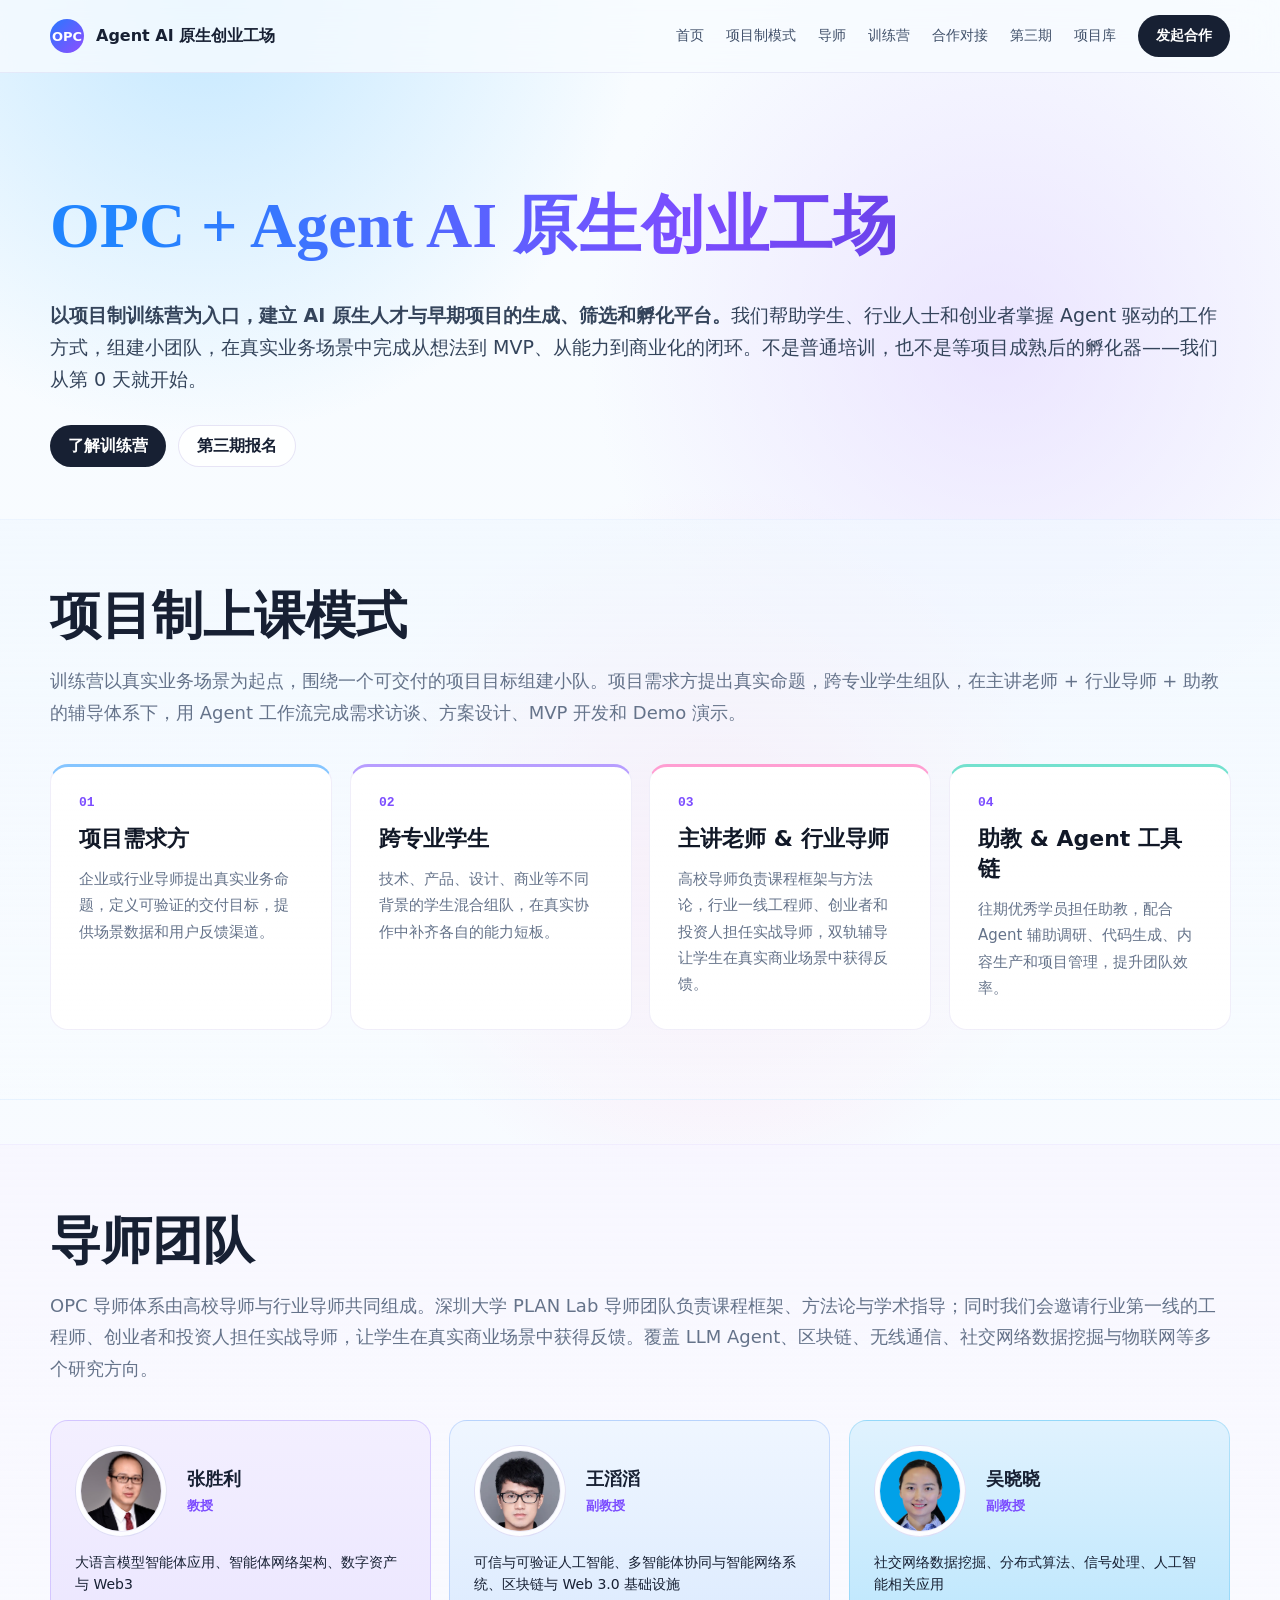
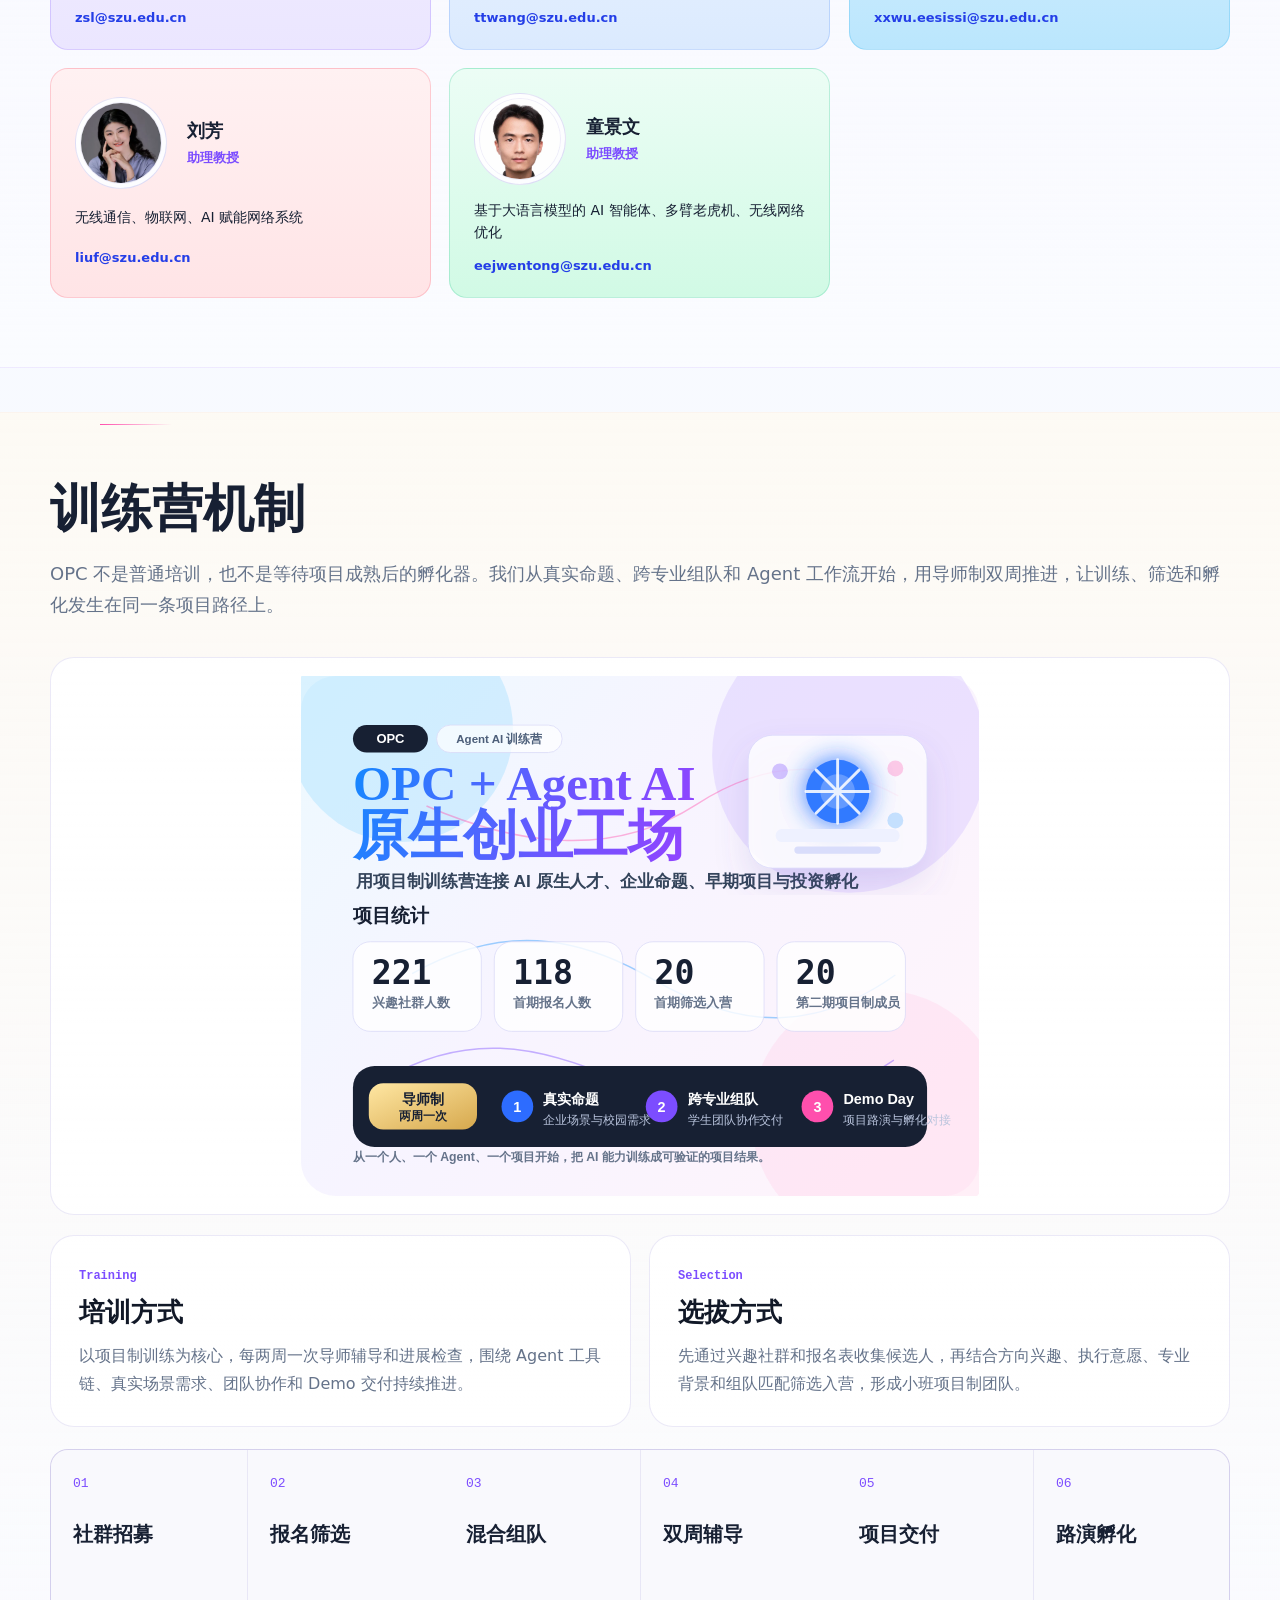
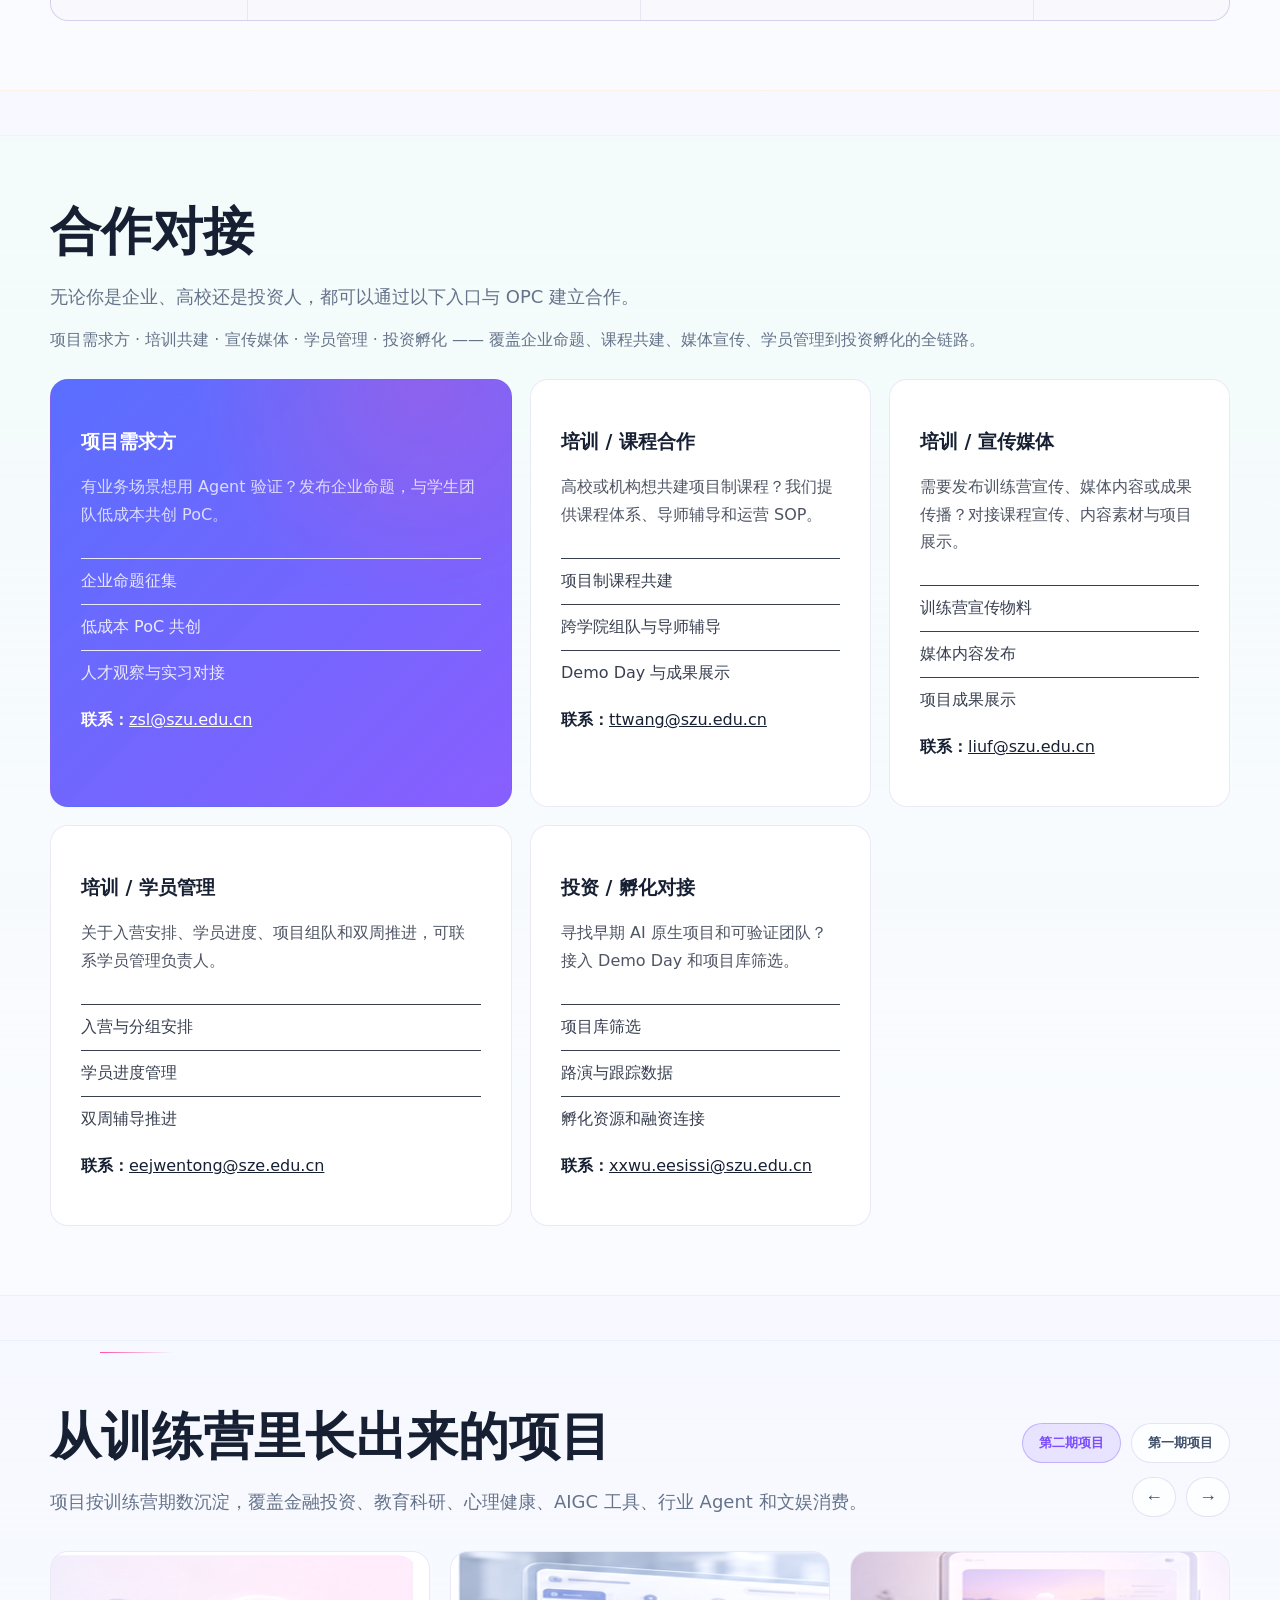
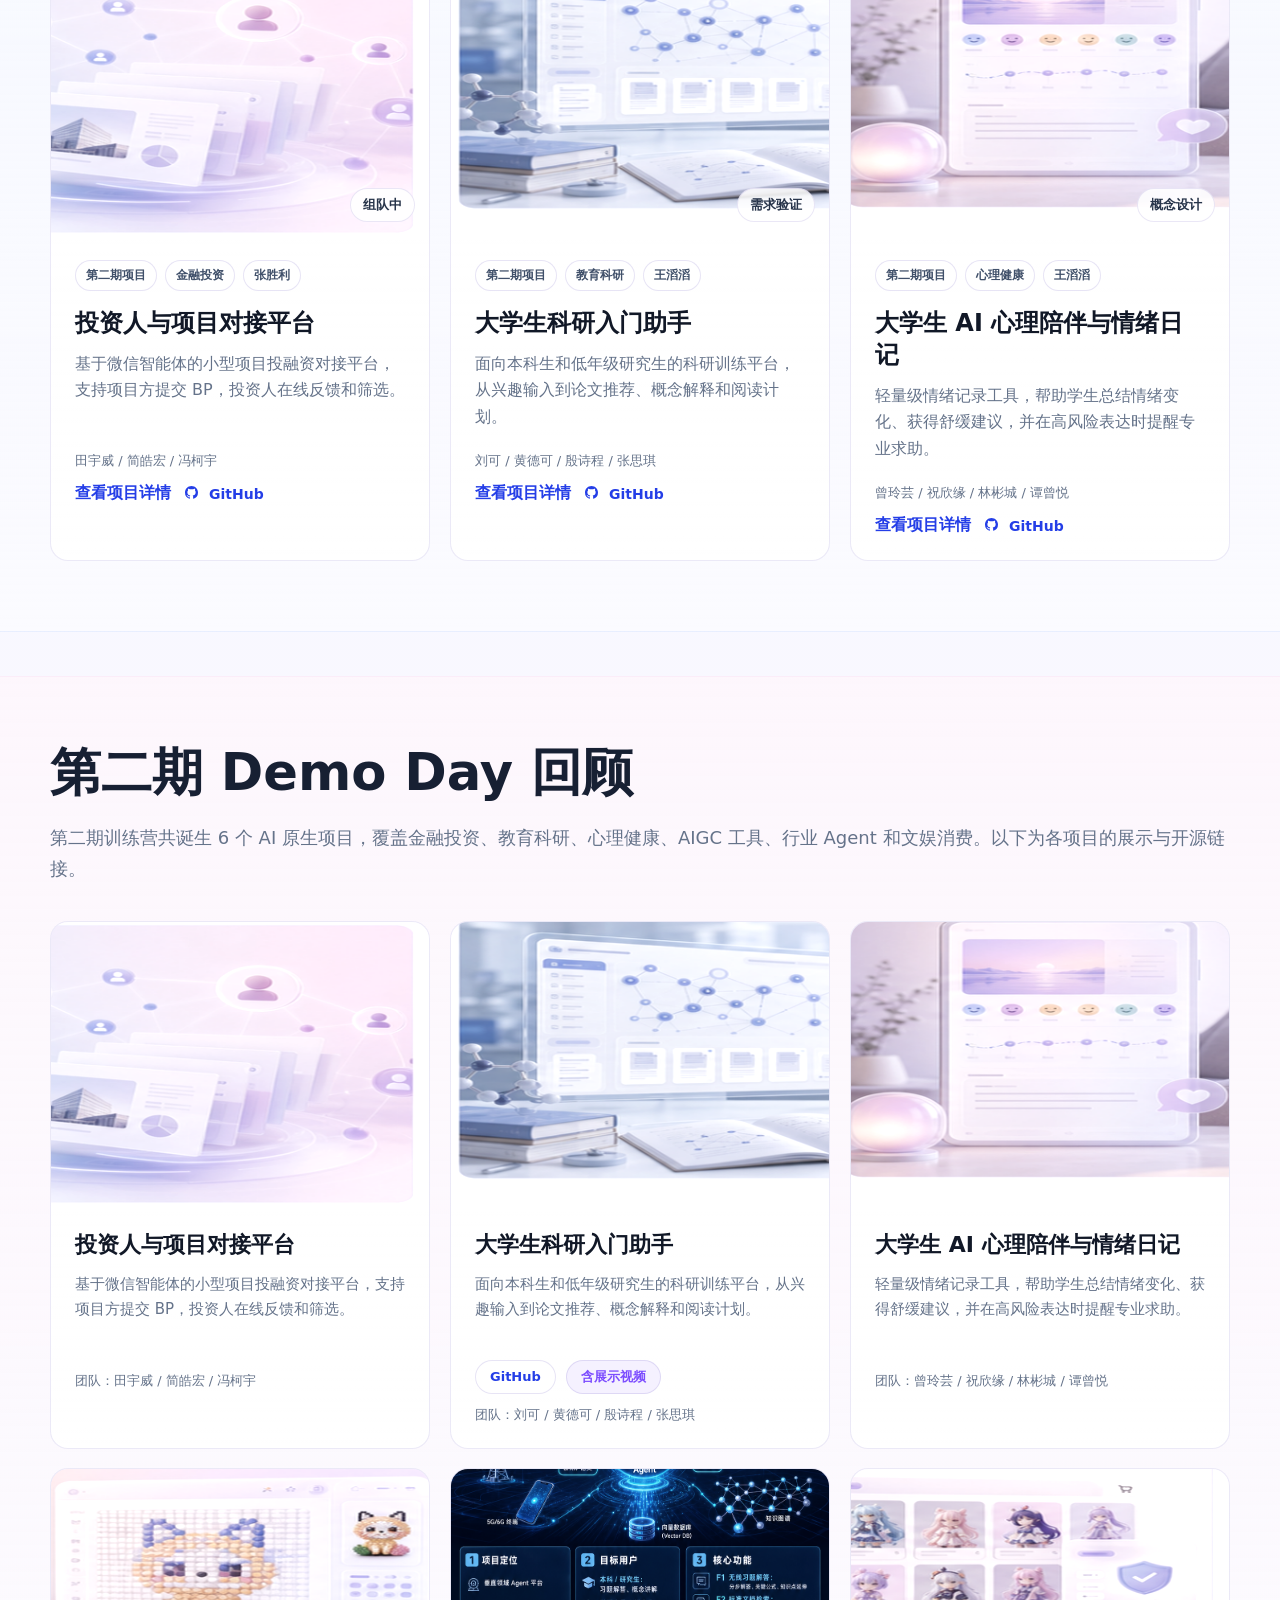
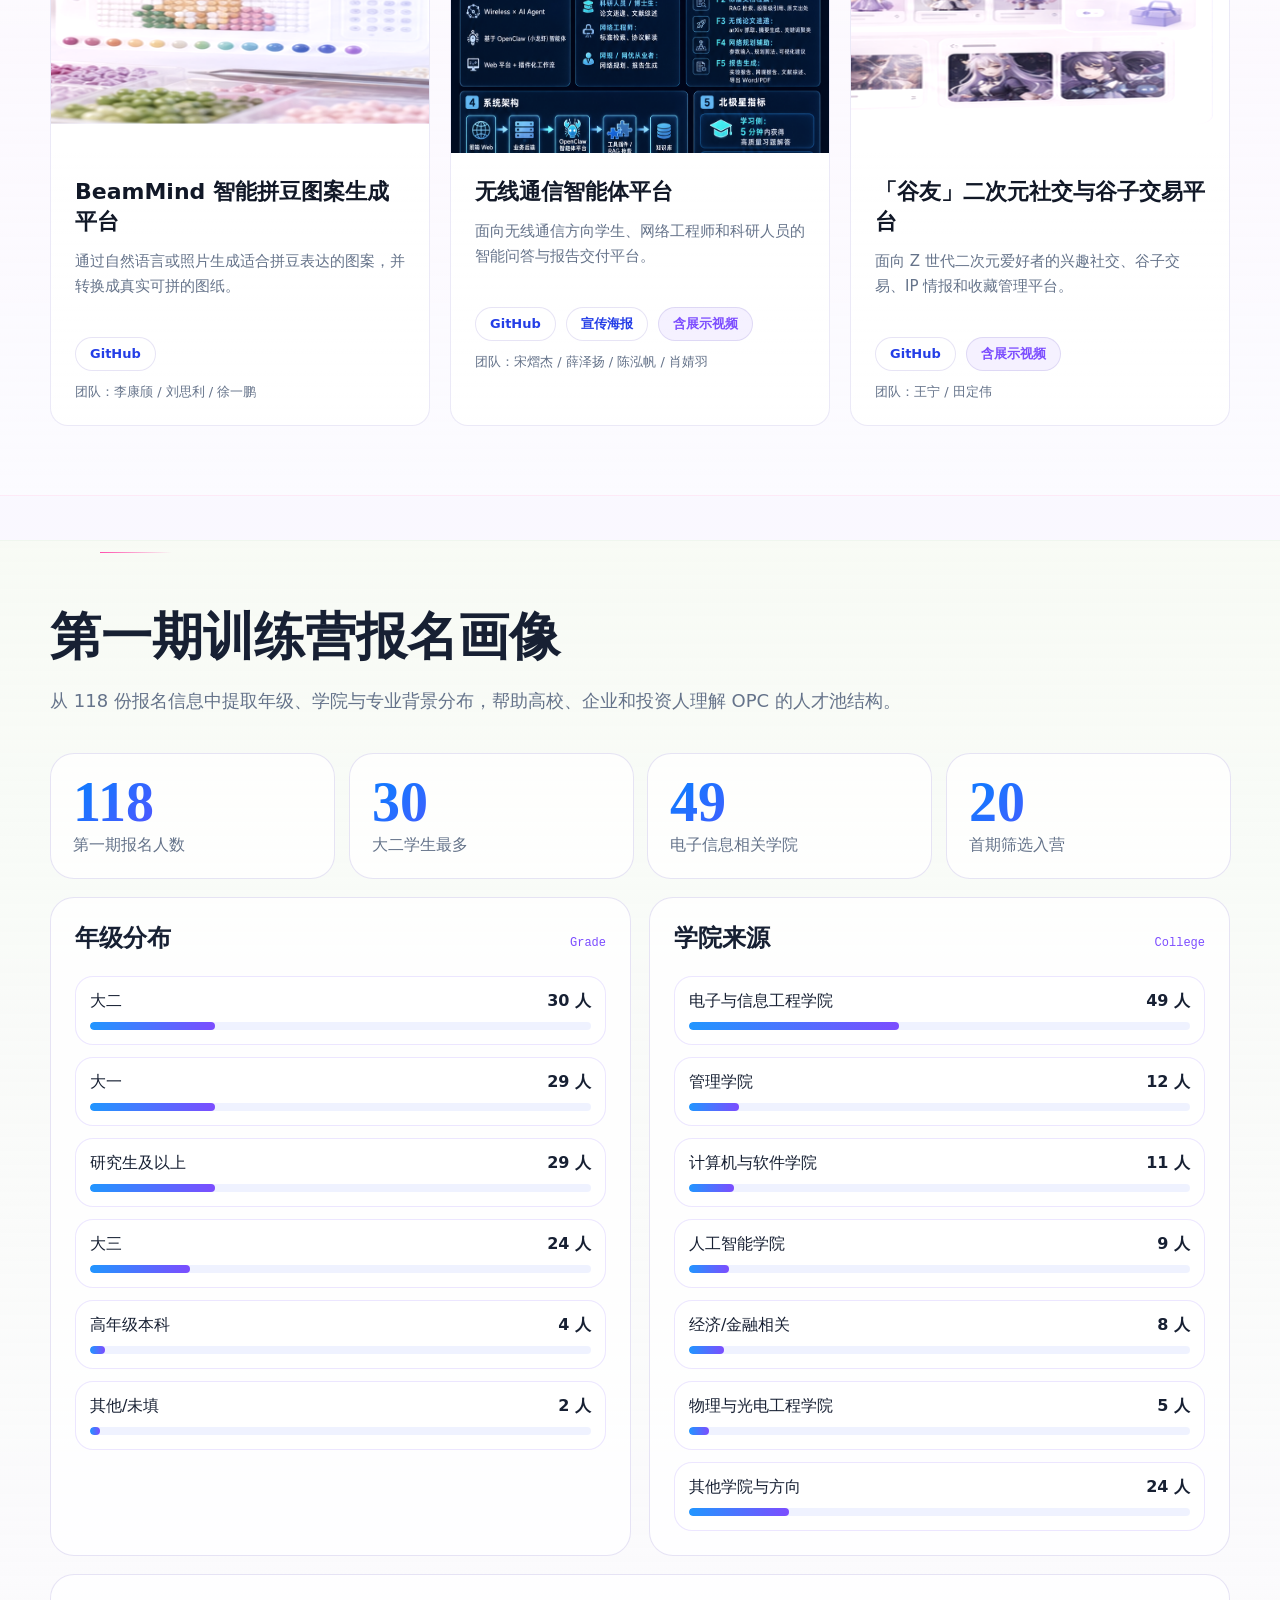
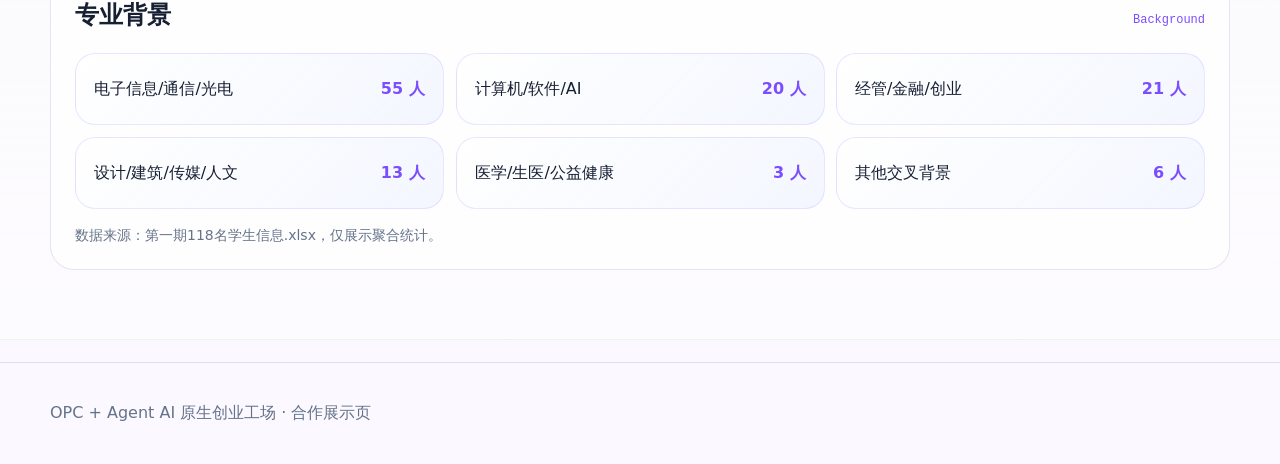
==== commit 2a046599: "Update: Modified HTML files and added tracker functionality" ====
--- a/index.html
+++ b/index.html
@@ -217,5 +217,6 @@
       </footer>
     </div>
     <script type="module" src="assets/main.js"></script>
+    <script src="assets/tracker.js"></script>
   </body>
 </html>
--- a/assets/styles.css
+++ b/assets/styles.css
@@ -346,7 +346,56 @@
 }
 
 .section {
+  position: relative;
+  isolation: isolate;
   padding: 92px 0;
+}
+
+.section.container::after {
+  position: absolute;
+  z-index: -1;
+  inset: 22px auto 22px 50%;
+  width: 100vw;
+  margin-left: -50vw;
+  content: "";
+  background: transparent;
+  border-block: 1px solid transparent;
+  pointer-events: none;
+}
+
+#teaching::after {
+  background: linear-gradient(180deg, rgba(241, 248, 255, 0.72), rgba(248, 252, 255, 0.42));
+  border-color: rgba(94, 168, 255, 0.08);
+}
+
+#mentors::after {
+  background: linear-gradient(180deg, rgba(248, 246, 255, 0.78), rgba(255, 255, 255, 0.36));
+  border-color: rgba(124, 77, 255, 0.08);
+}
+
+#model::after {
+  background: linear-gradient(180deg, rgba(255, 250, 241, 0.76), rgba(255, 255, 255, 0.38));
+  border-color: rgba(255, 177, 92, 0.1);
+}
+
+#contact::after {
+  background: linear-gradient(180deg, rgba(241, 252, 249, 0.74), rgba(255, 255, 255, 0.36));
+  border-color: rgba(54, 185, 151, 0.09);
+}
+
+#projects::after {
+  background: linear-gradient(180deg, rgba(246, 249, 255, 0.78), rgba(255, 255, 255, 0.36));
+  border-color: rgba(72, 113, 255, 0.08);
+}
+
+#demo-day::after {
+  background: linear-gradient(180deg, rgba(255, 247, 252, 0.78), rgba(255, 255, 255, 0.36));
+  border-color: rgba(255, 79, 173, 0.08);
+}
+
+#camp-stats::after {
+  background: linear-gradient(180deg, rgba(247, 252, 242, 0.76), rgba(255, 255, 255, 0.36));
+  border-color: rgba(127, 190, 91, 0.1);
 }
 
 .section:nth-of-type(2n + 4) {
@@ -1428,9 +1477,16 @@
     gap: 10px;
   }
 
+  .mentor-avatar-frame {
+    width: 62px;
+    height: 62px;
+    flex-basis: 62px;
+    box-shadow: inset 0 0 0 4px rgba(255, 255, 255, 0.78);
+  }
+
   .mentor-avatar {
-    width: 52px;
-    height: 52px;
+    width: 54px;
+    height: 54px;
   }
 
   .mentor-name {
@@ -1524,19 +1580,63 @@
   cursor: pointer;
 }
 
+.mentor-card[data-mentor-id="shengli-zhang"] {
+  background: linear-gradient(180deg, #f3efff, #ebe6ff);
+  border-color: rgba(124, 77, 255, 0.22);
+}
+
+.mentor-card[data-mentor-id="taotao-wang"] {
+  background: linear-gradient(180deg, #eff6ff, #dbeafe);
+  border-color: rgba(59, 130, 246, 0.22);
+}
+
+.mentor-card[data-mentor-id="xiaoxiao-wu"] {
+  background: linear-gradient(180deg, #e0f2fe, #bae6fd);
+  border-color: rgba(14, 165, 233, 0.22);
+}
+
+.mentor-card[data-mentor-id="fang-liu"] {
+  background: linear-gradient(180deg, #fff1f2, #ffe4e6);
+  border-color: rgba(244, 63, 94, 0.22);
+}
+
+.mentor-card[data-mentor-id="jingwen-tong"] {
+  background: linear-gradient(180deg, #ecfdf5, #d1fae5);
+  border-color: rgba(16, 185, 129, 0.22);
+}
+
 .mentor-card__head {
   display: flex;
   align-items: center;
-  gap: 18px;
+  gap: 20px;
+}
+
+.mentor-avatar-frame {
+  display: grid;
+  place-items: center;
+  width: 92px;
+  height: 92px;
+  border-radius: 50%;
+  flex: 0 0 92px;
+  background:
+    linear-gradient(135deg, rgba(255, 255, 255, 0.96), rgba(235, 239, 255, 0.86)),
+    rgba(255, 255, 255, 0.9);
+  border: 1px solid rgba(105, 89, 190, 0.14);
+  box-shadow: inset 0 0 0 6px rgba(255, 255, 255, 0.78);
+  overflow: hidden;
 }
 
 .mentor-avatar {
-  width: 80px;
-  height: 80px;
+  width: 82px;
+  height: 82px;
   border-radius: 50%;
   object-fit: cover;
-  flex-shrink: 0;
-  border: 2px solid rgba(105, 89, 190, 0.12);
+  object-position: center top;
+  border: 1px solid rgba(105, 89, 190, 0.1);
+}
+
+.mentor-avatar--center {
+  object-position: center center;
 }
 
 .mentor-name {
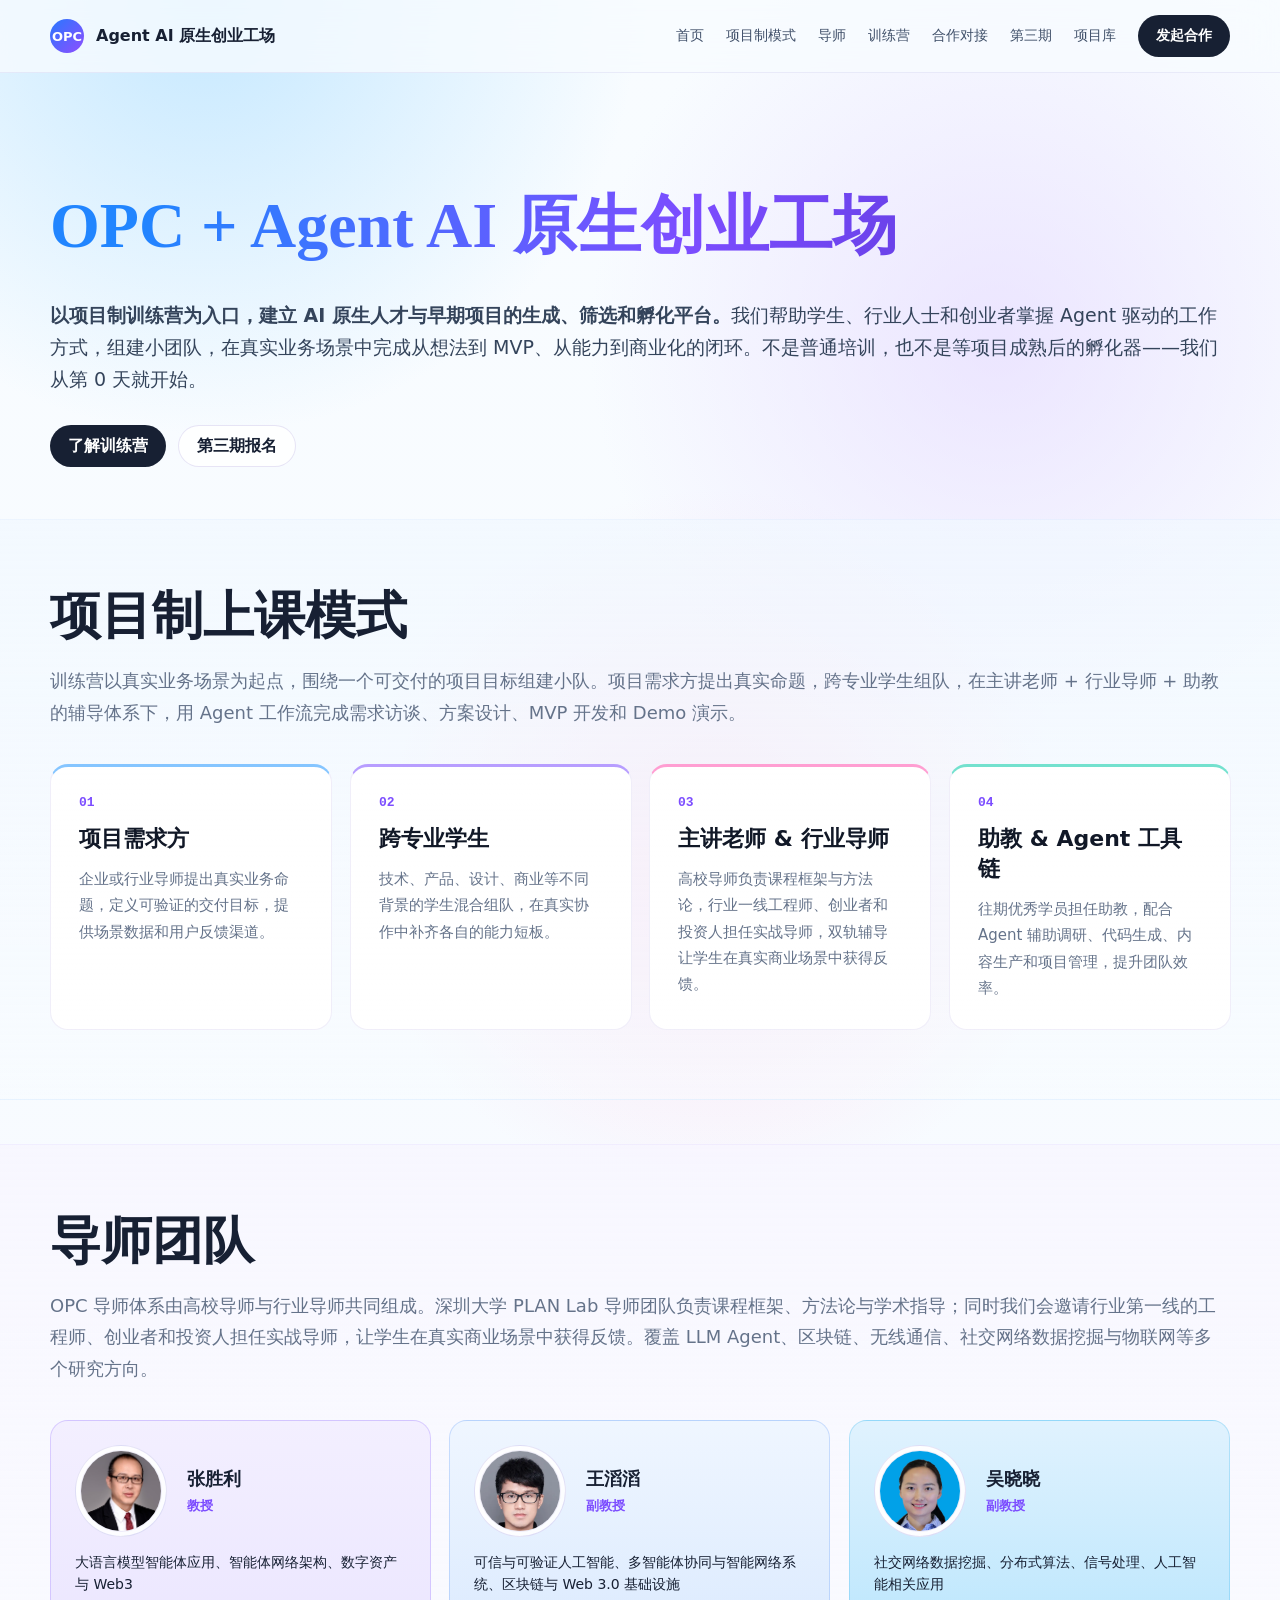
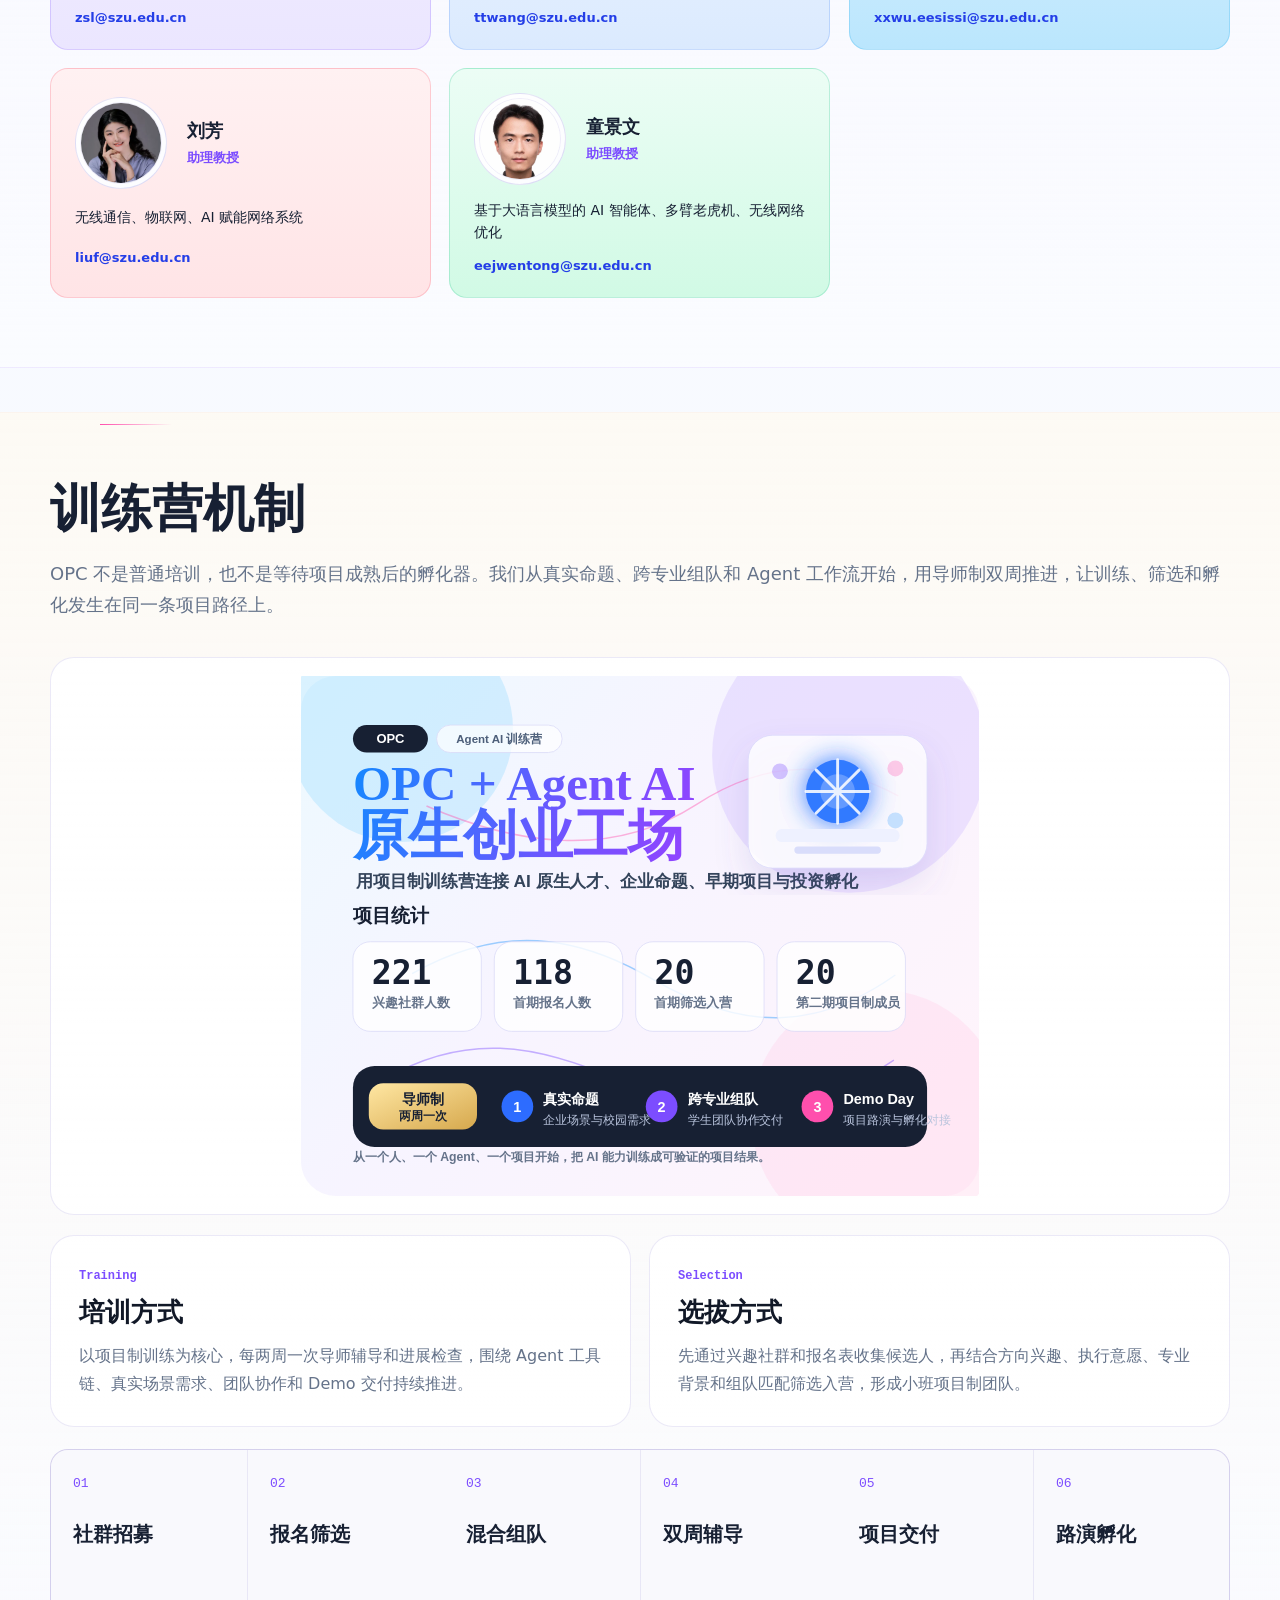
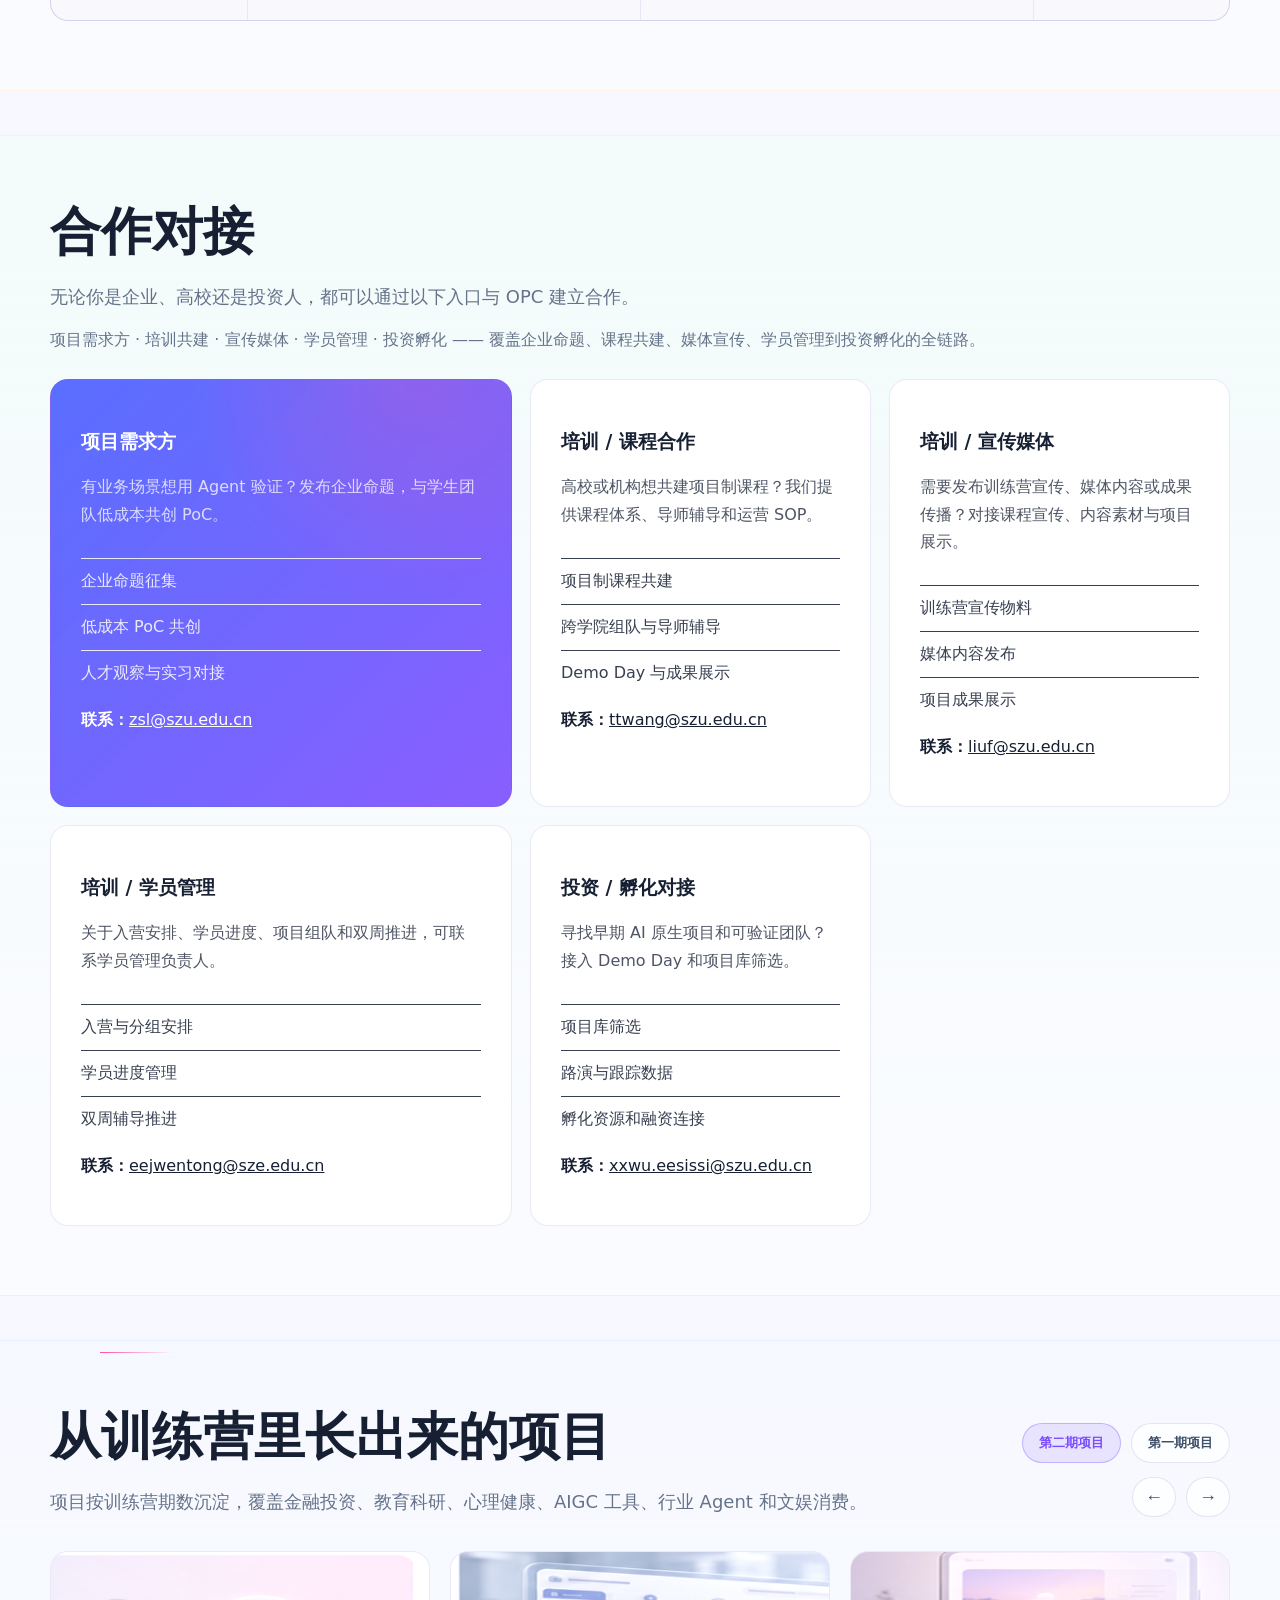
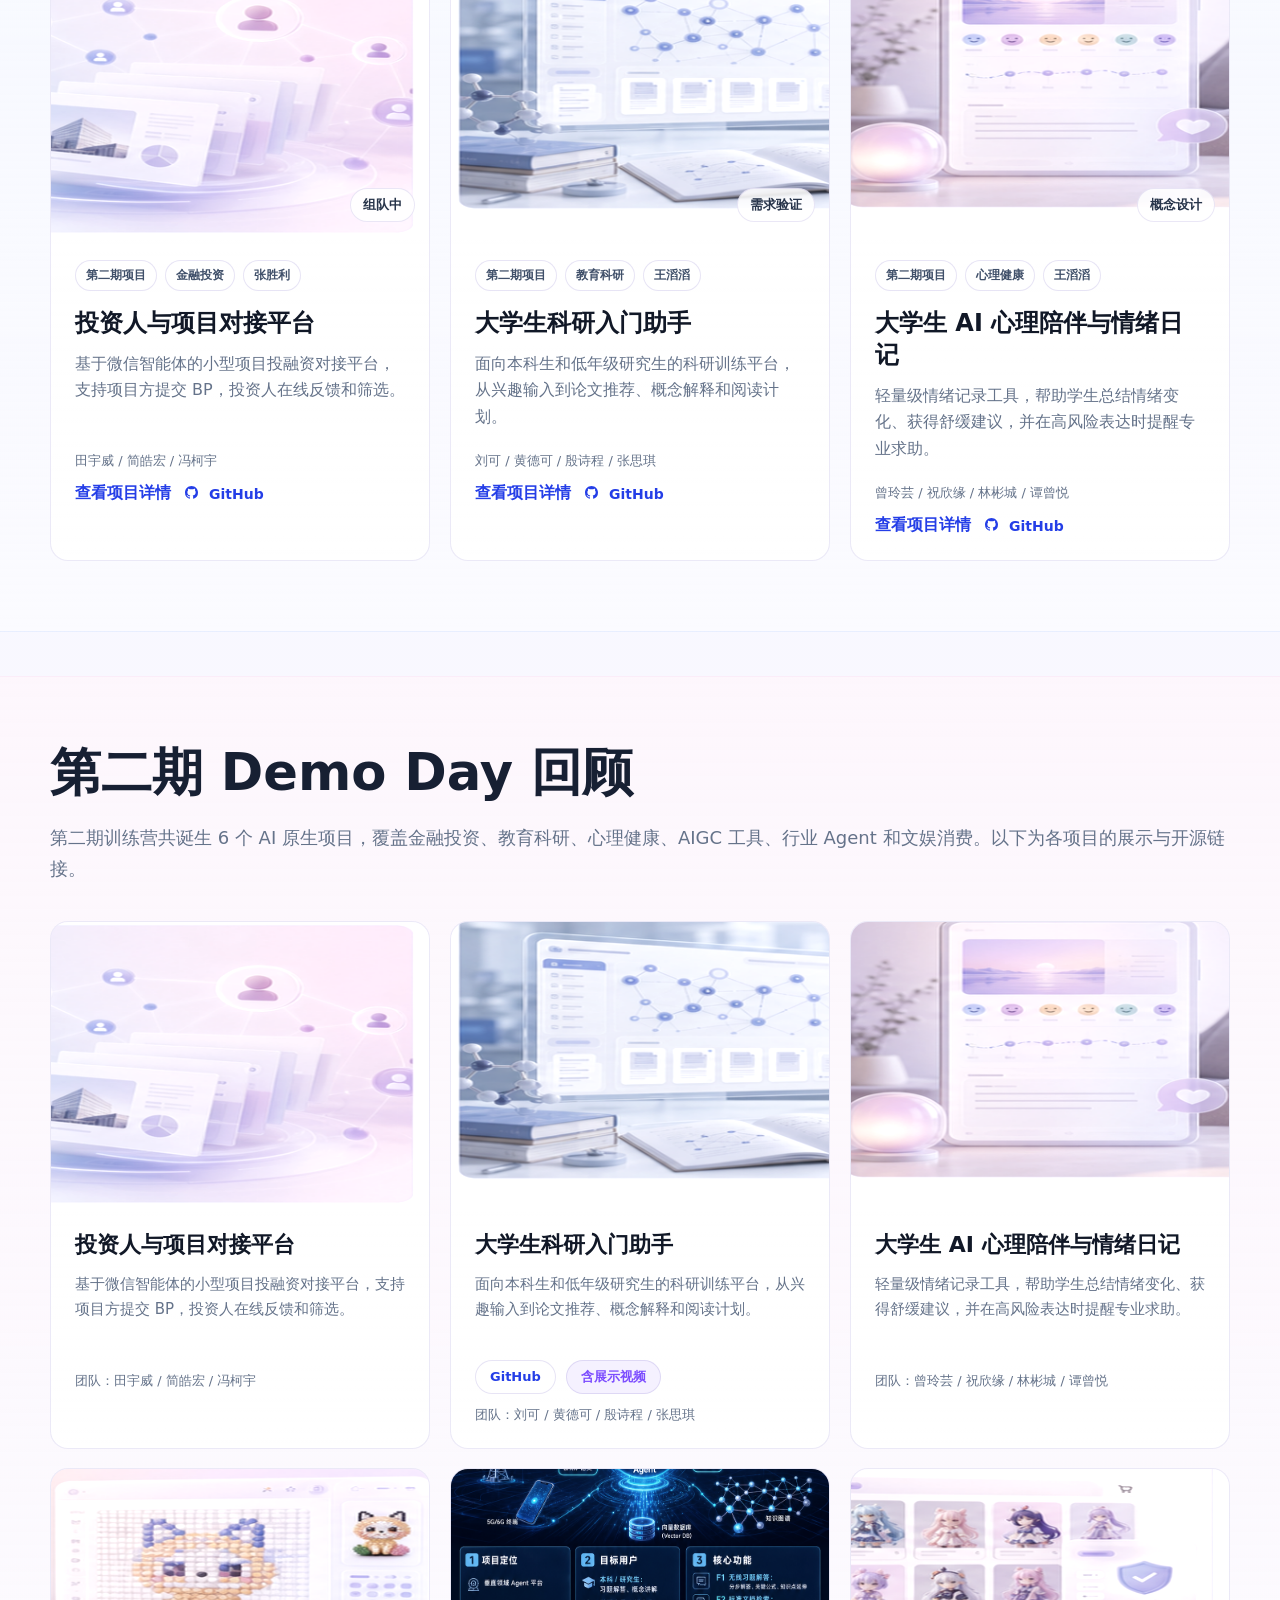
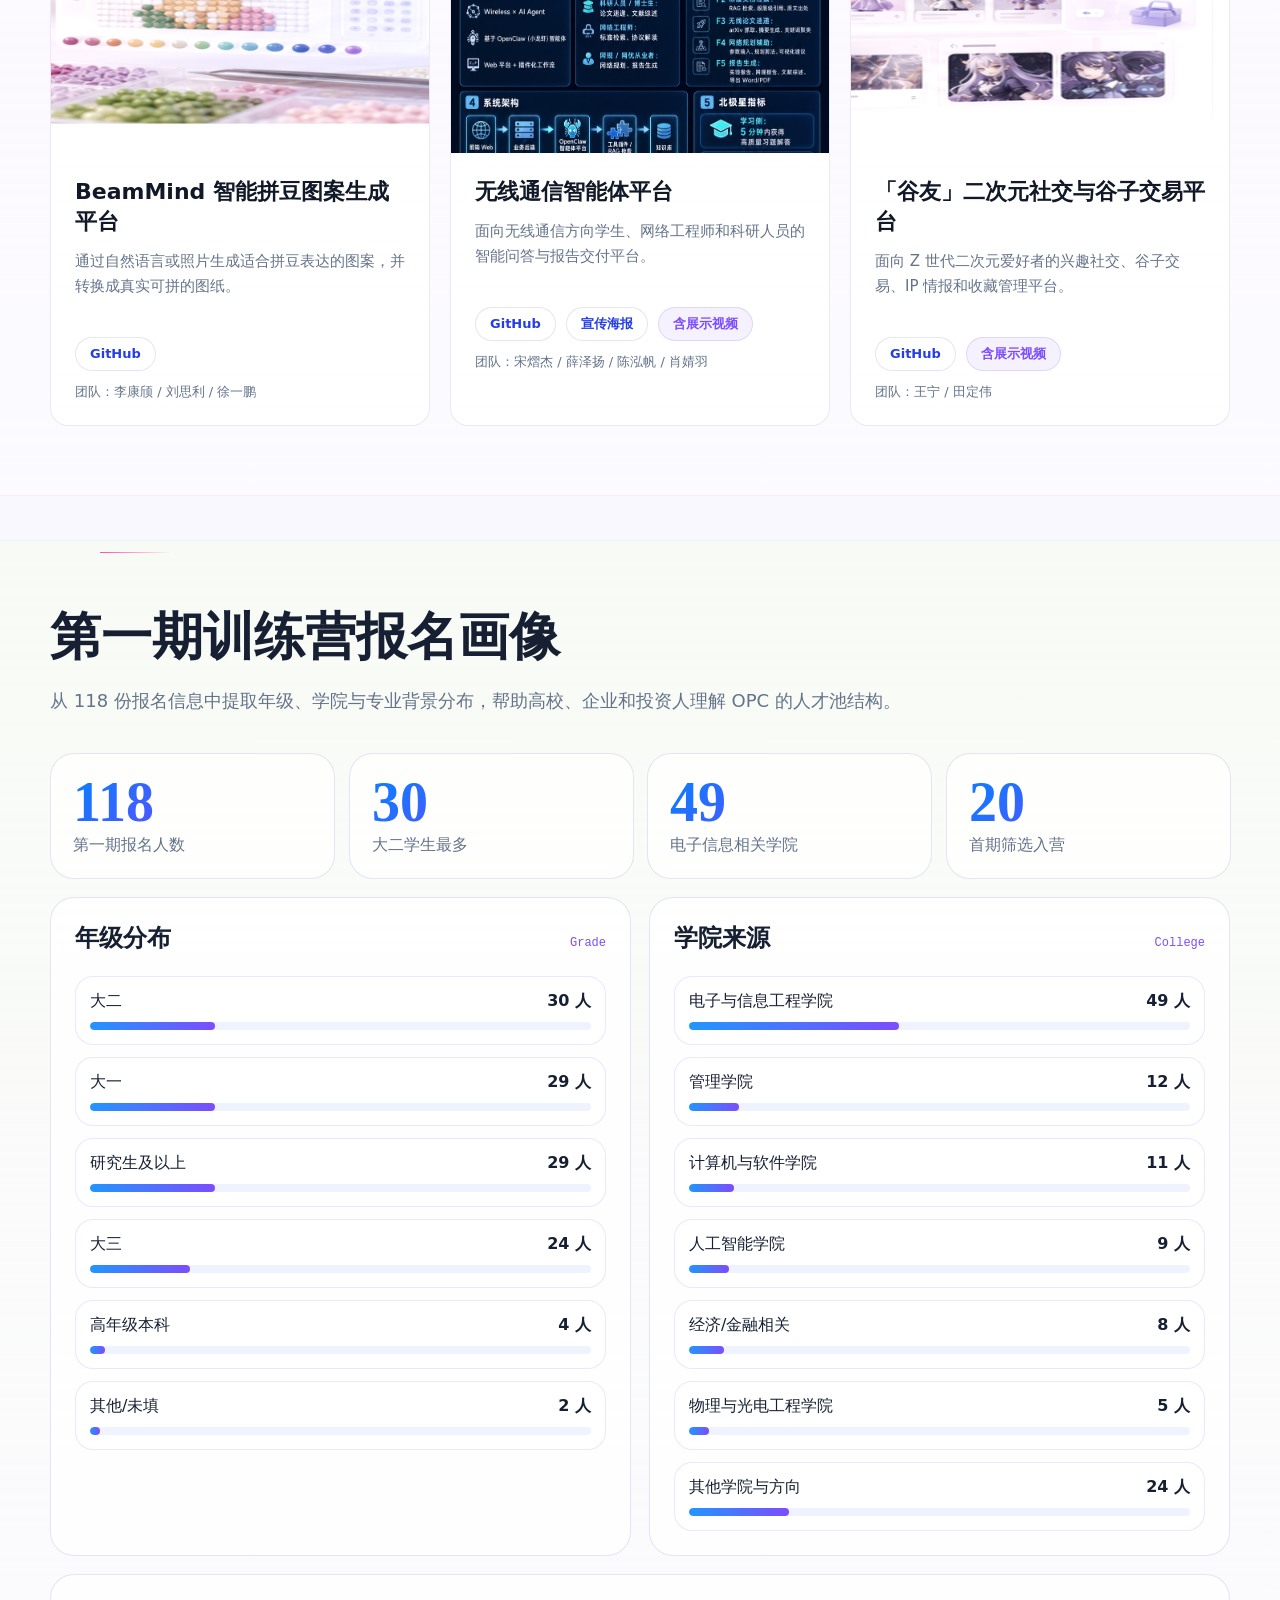
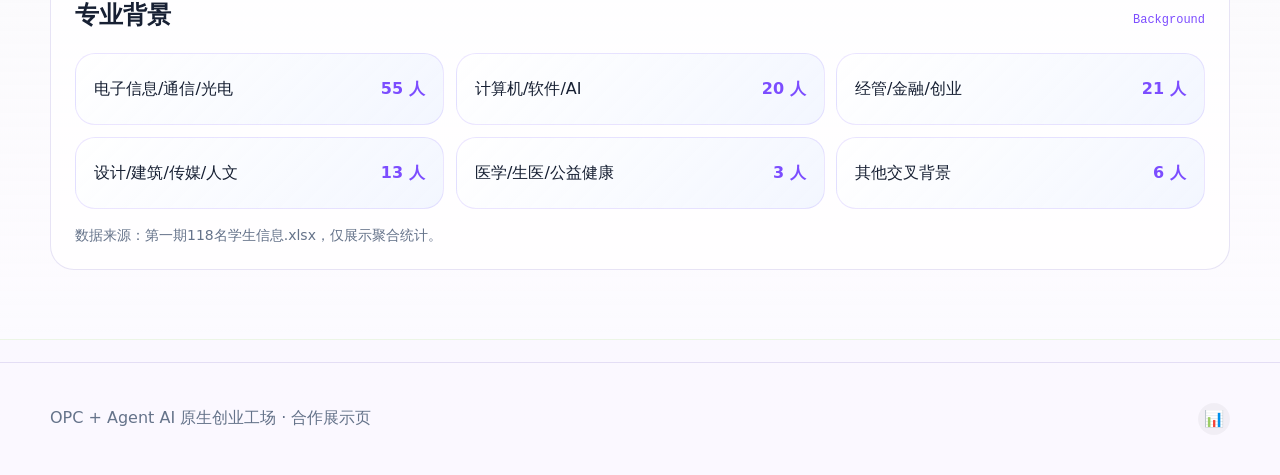
==== commit 0e2dbac2: "Update: Modify index.html and styles.css" ====
--- a/index.html
+++ b/index.html
@@ -213,7 +213,10 @@
       </main>
 
       <footer class="site-footer">
-        <div class="container">OPC + Agent AI 原生创业工场 · 合作展示页</div>
+        <div class="container footer-row">
+          <span>OPC + Agent AI 原生创业工场 · 合作展示页</span>
+          <a href="stats.html" class="stats-link" title="查看访问统计">📊</a>
+        </div>
       </footer>
     </div>
     <script type="module" src="assets/main.js"></script>
--- a/assets/styles.css
+++ b/assets/styles.css
@@ -998,6 +998,33 @@
   color: var(--muted);
 }
 
+.footer-row {
+  display: flex;
+  justify-content: space-between;
+  align-items: center;
+  gap: 16px;
+  flex-wrap: wrap;
+}
+
+.stats-link {
+  display: inline-flex;
+  align-items: center;
+  justify-content: center;
+  width: 32px;
+  height: 32px;
+  border-radius: 50%;
+  background: rgba(0, 0, 0, 0.04);
+  color: var(--muted);
+  text-decoration: none;
+  font-size: 16px;
+  transition: background 0.2s, color 0.2s;
+}
+
+.stats-link:hover {
+  background: rgba(0, 0, 0, 0.08);
+  color: var(--ink);
+}
+
 .page-hero {
   padding: 92px 0 44px;
 }
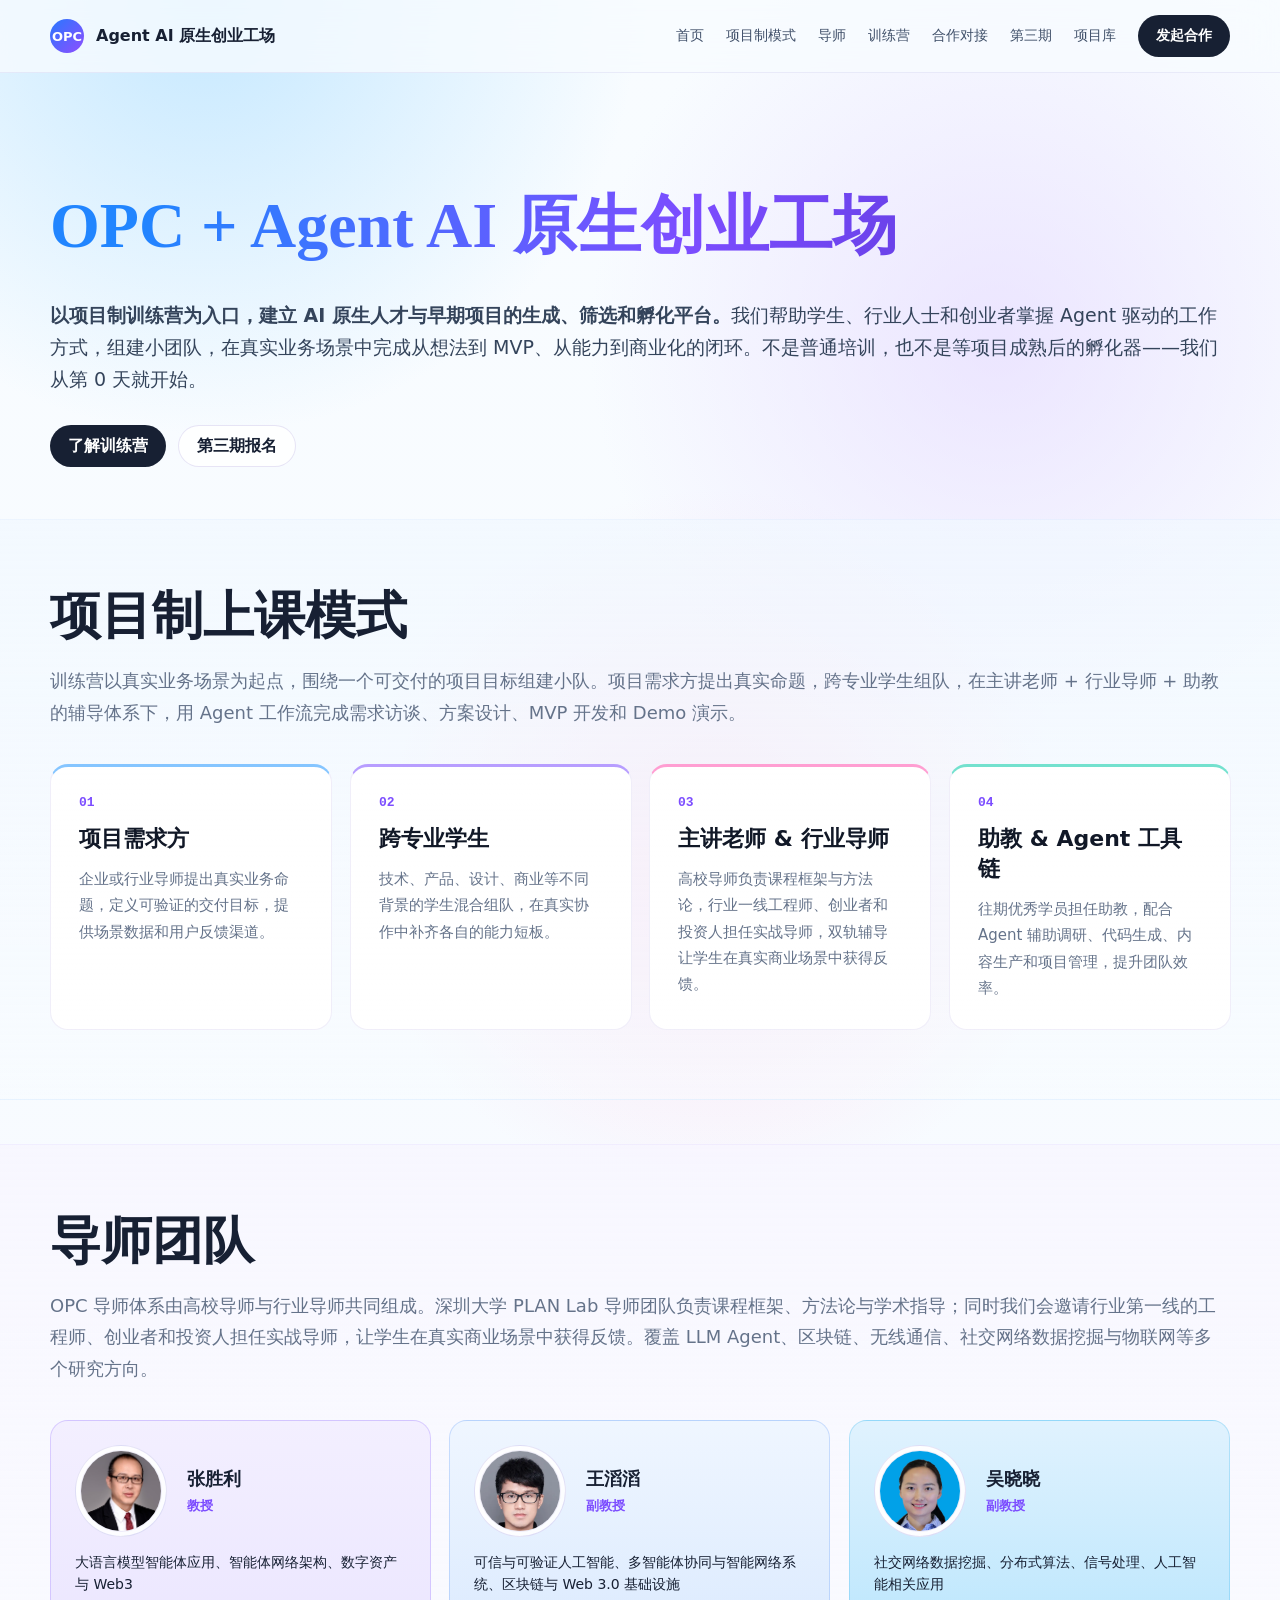
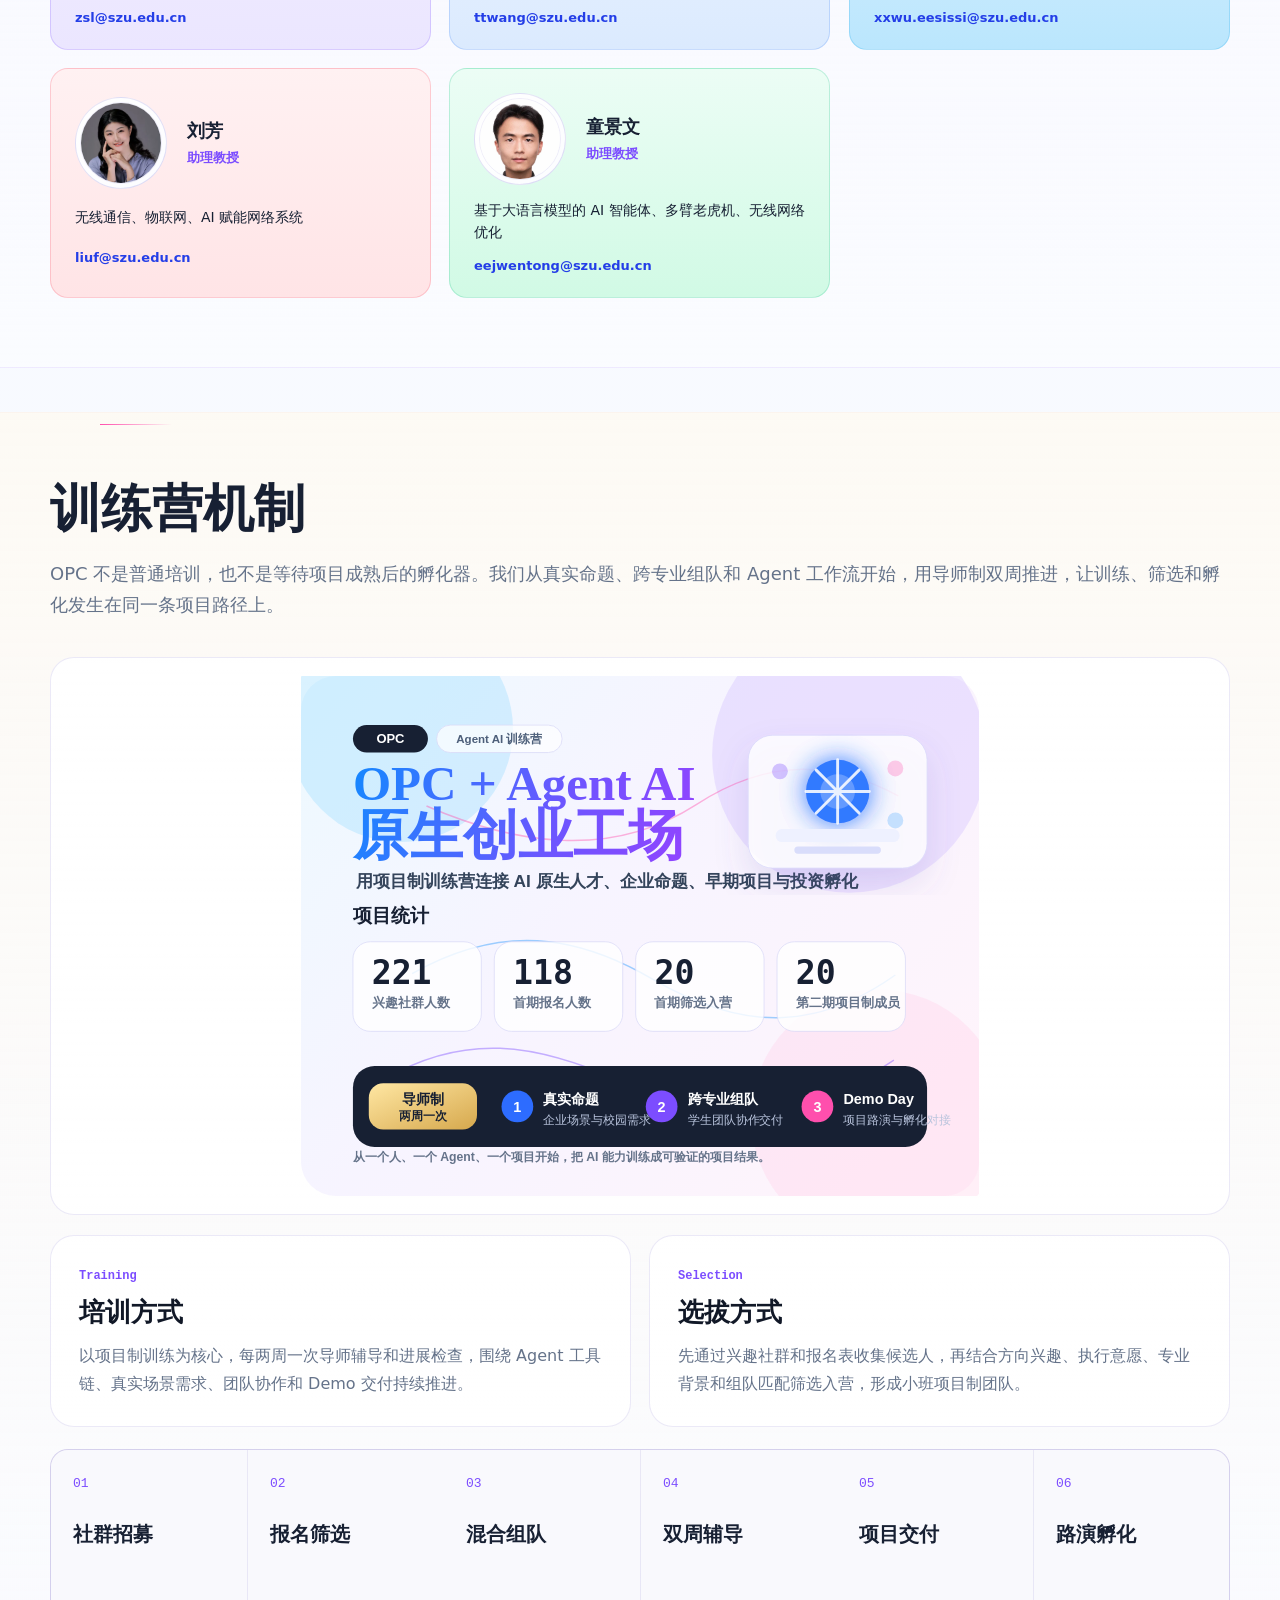
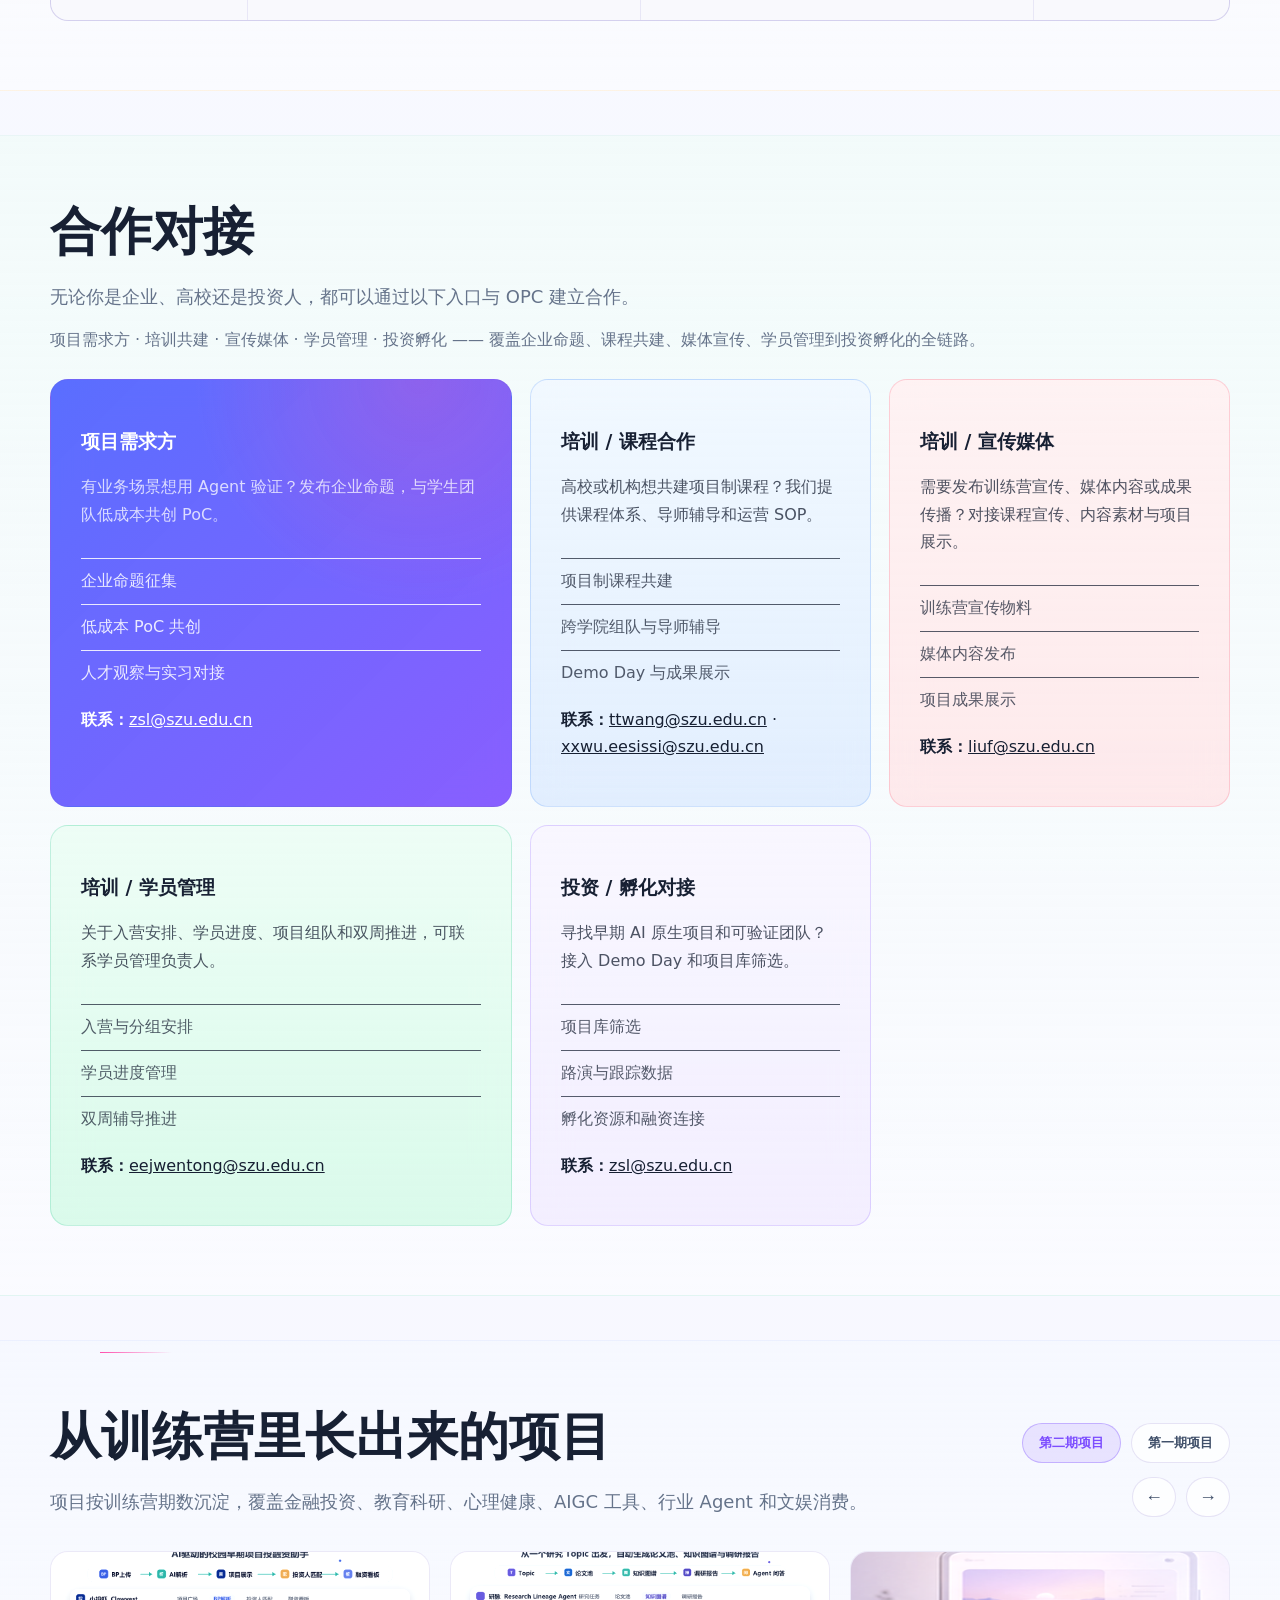
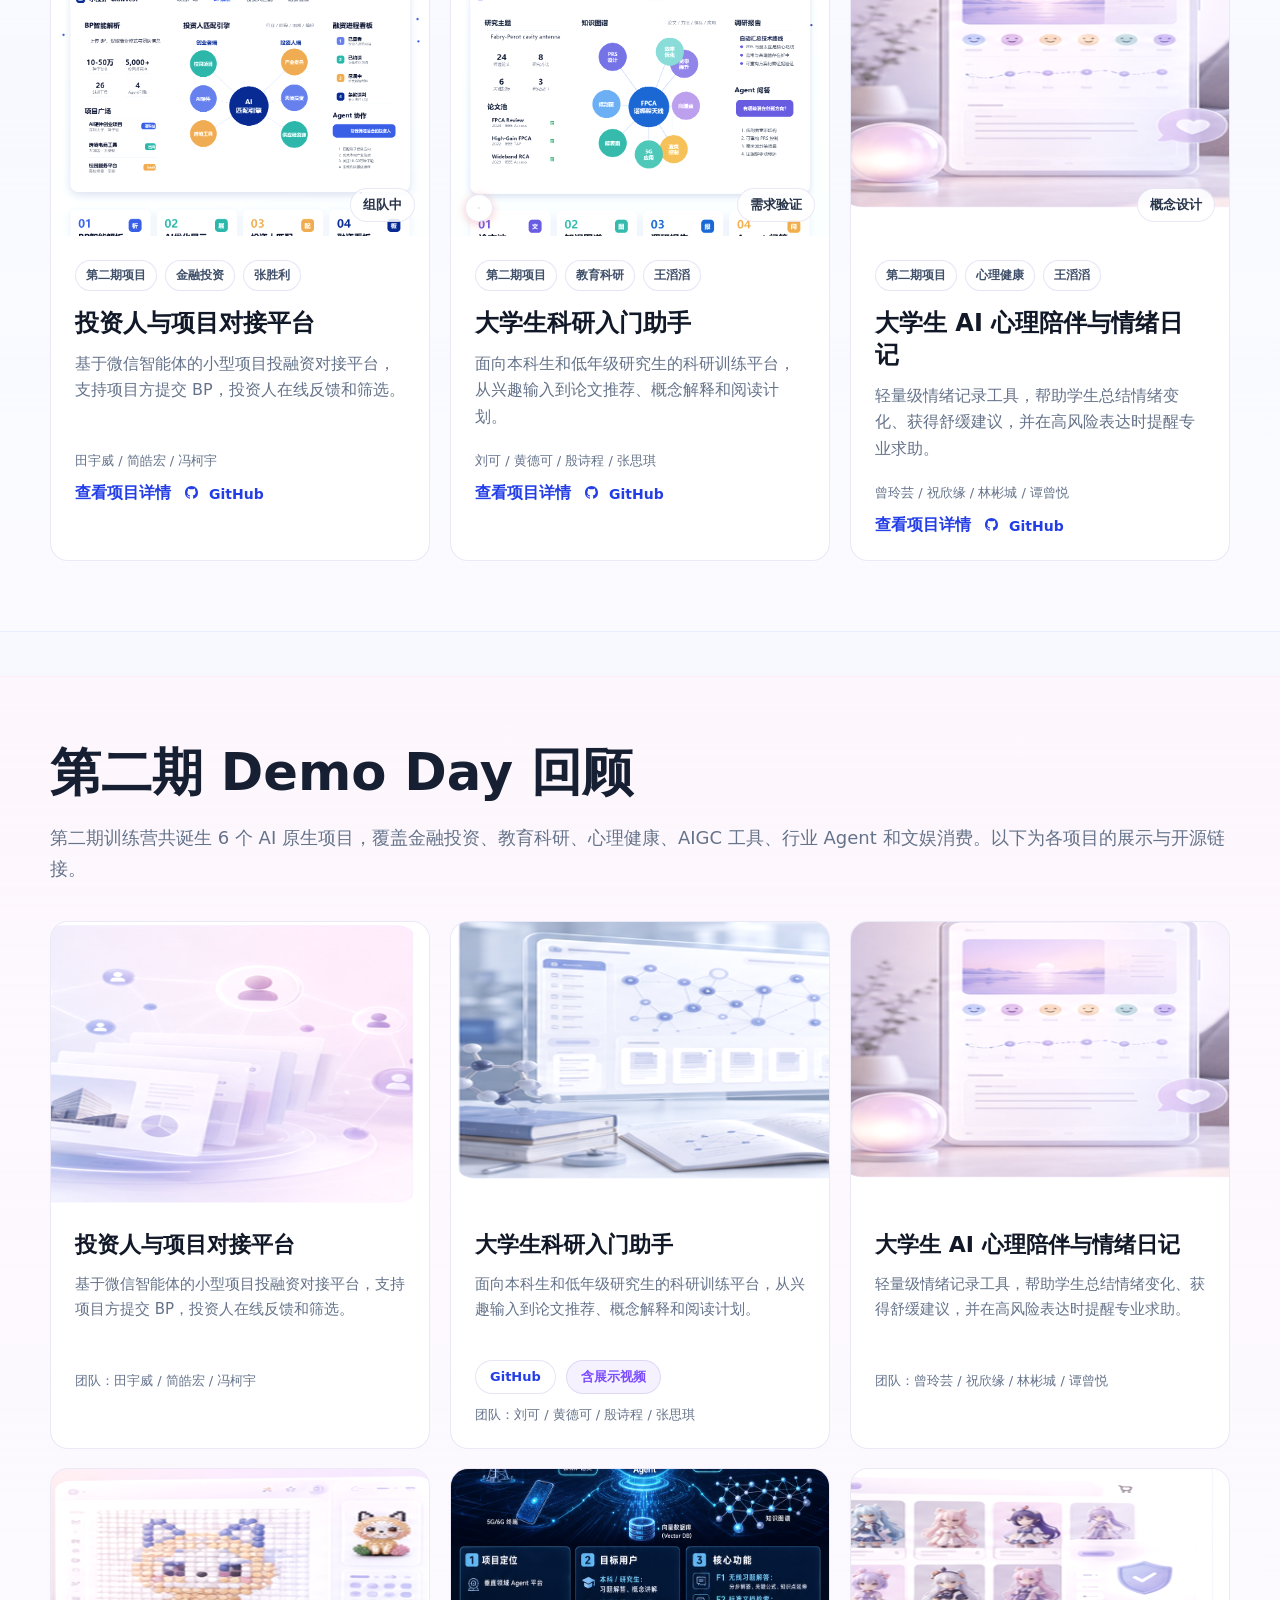
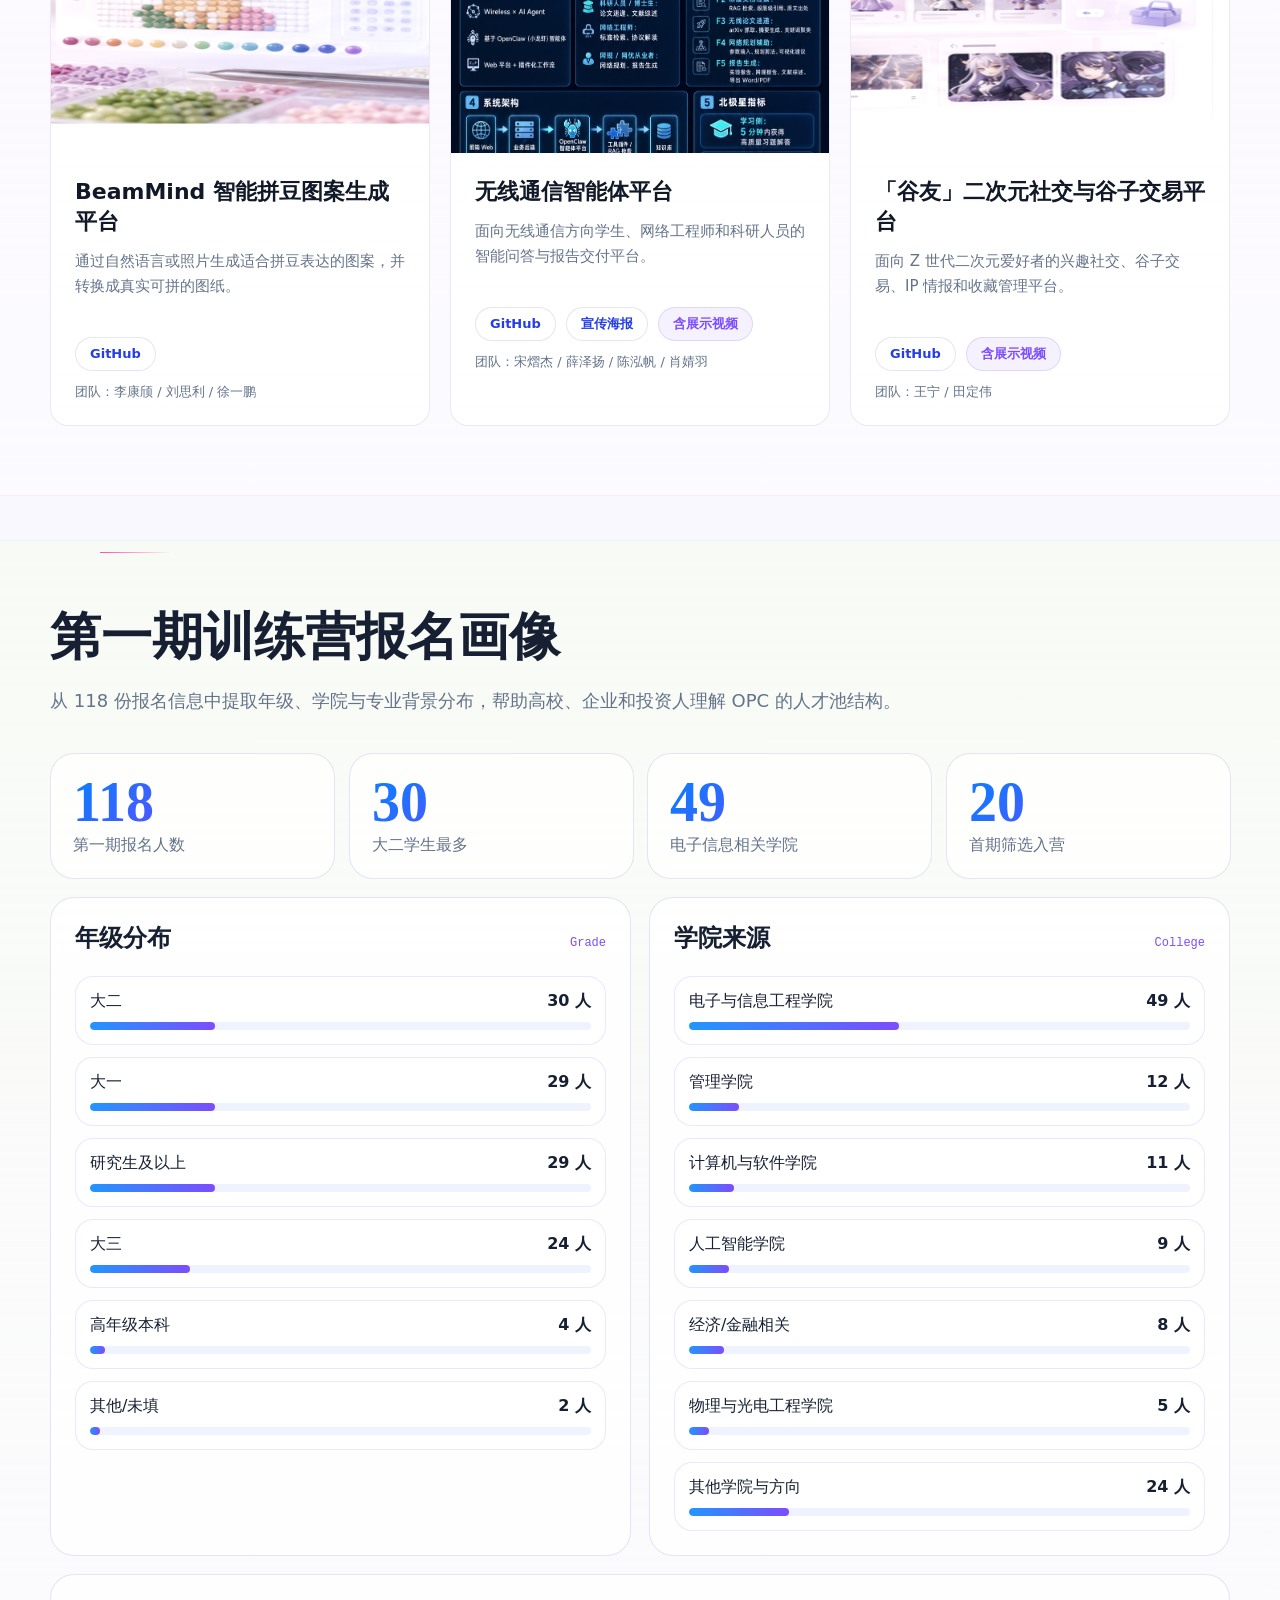
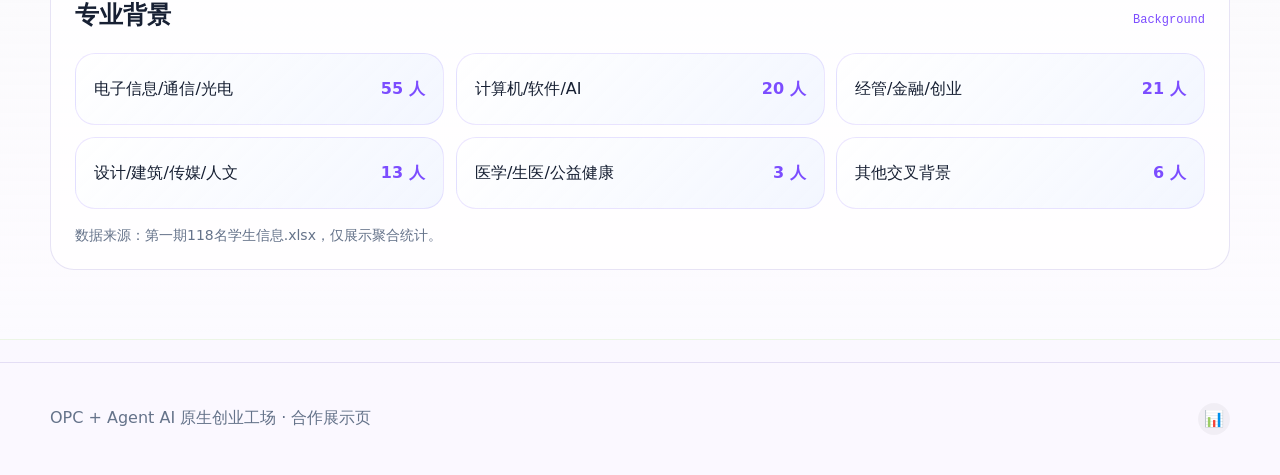
==== commit 3fe16073: "Update: Modify styles and homepage, add LinkedIn post" ====
--- a/index.html
+++ b/index.html
@@ -105,7 +105,7 @@
           <p class="section-lead">无论你是企业、高校还是投资人，都可以通过以下入口与 OPC 建立合作。</p>
           <p style="margin: -18px 0 28px; color: var(--muted); font-size: 16px;">项目需求方 · 培训共建 · 宣传媒体 · 学员管理 · 投资孵化 —— 覆盖企业命题、课程共建、媒体宣传、学员管理到投资孵化的全链路。</p>
           <div class="partner-grid">
-            <article class="partner-tile lift-on-hover">
+            <article class="partner-tile lift-on-hover partner-tile--zsl">
               <h3>项目需求方</h3>
               <p>有业务场景想用 Agent 验证？发布企业命题，与学生团队低成本共创 PoC。</p>
               <ul>
@@ -115,7 +115,7 @@
               </ul>
               <p style="margin-top: 22px; opacity: 1;"><strong>联系：</strong><a href="mailto:zsl@szu.edu.cn" style="color: inherit; text-decoration: underline;">zsl@szu.edu.cn</a></p>
             </article>
-            <article class="partner-tile lift-on-hover">
+            <article class="partner-tile lift-on-hover partner-tile--ttwang">
               <h3>培训 / 课程合作</h3>
               <p>高校或机构想共建项目制课程？我们提供课程体系、导师辅导和运营 SOP。</p>
               <ul>
@@ -123,9 +123,9 @@
                 <li>跨学院组队与导师辅导</li>
                 <li>Demo Day 与成果展示</li>
               </ul>
-              <p style="margin-top: 22px; opacity: 1;"><strong>联系：</strong><a href="mailto:ttwang@szu.edu.cn" style="color: inherit; text-decoration: underline;">ttwang@szu.edu.cn</a></p>
-            </article>
-            <article class="partner-tile lift-on-hover">
+              <p style="margin-top: 22px; opacity: 1;"><strong>联系：</strong><a href="mailto:ttwang@szu.edu.cn" style="color: inherit; text-decoration: underline;">ttwang@szu.edu.cn</a> · <a href="mailto:xxwu.eesissi@szu.edu.cn" style="color: inherit; text-decoration: underline;">xxwu.eesissi@szu.edu.cn</a></p>
+            </article>
+            <article class="partner-tile lift-on-hover partner-tile--liuf">
               <h3>培训 / 宣传媒体</h3>
               <p>需要发布训练营宣传、媒体内容或成果传播？对接课程宣传、内容素材与项目展示。</p>
               <ul>
@@ -135,7 +135,7 @@
               </ul>
               <p style="margin-top: 22px; opacity: 1;"><strong>联系：</strong><a href="mailto:liuf@szu.edu.cn" style="color: inherit; text-decoration: underline;">liuf@szu.edu.cn</a></p>
             </article>
-            <article class="partner-tile lift-on-hover">
+            <article class="partner-tile lift-on-hover partner-tile--tong">
               <h3>培训 / 学员管理</h3>
               <p>关于入营安排、学员进度、项目组队和双周推进，可联系学员管理负责人。</p>
               <ul>
@@ -143,9 +143,9 @@
                 <li>学员进度管理</li>
                 <li>双周辅导推进</li>
               </ul>
-              <p style="margin-top: 22px; opacity: 1;"><strong>联系：</strong><a href="mailto:eejwentong@sze.edu.cn" style="color: inherit; text-decoration: underline;">eejwentong@sze.edu.cn</a></p>
-            </article>
-            <article class="partner-tile lift-on-hover">
+              <p style="margin-top: 22px; opacity: 1;"><strong>联系：</strong><a href="mailto:eejwentong@szu.edu.cn" style="color: inherit; text-decoration: underline;">eejwentong@szu.edu.cn</a></p>
+            </article>
+            <article class="partner-tile lift-on-hover partner-tile--zsl-soft">
               <h3>投资 / 孵化对接</h3>
               <p>寻找早期 AI 原生项目和可验证团队？接入 Demo Day 和项目库筛选。</p>
               <ul>
@@ -153,7 +153,7 @@
                 <li>路演与跟踪数据</li>
                 <li>孵化资源和融资连接</li>
               </ul>
-              <p style="margin-top: 22px; opacity: 1;"><strong>联系：</strong><a href="mailto:xxwu.eesissi@szu.edu.cn" style="color: inherit; text-decoration: underline;">xxwu.eesissi@szu.edu.cn</a></p>
+              <p style="margin-top: 22px; opacity: 1;"><strong>联系：</strong><a href="mailto:zsl@szu.edu.cn" style="color: inherit; text-decoration: underline;">zsl@szu.edu.cn</a></p>
             </article>
           </div>
         </section>
--- a/assets/styles.css
+++ b/assets/styles.css
@@ -742,13 +742,33 @@
   padding: 30px;
 }
 
-.partner-tile:first-child {
+.partner-tile--zsl {
   background:
     radial-gradient(circle at 80% 0%, rgba(255, 79, 173, 0.22), transparent 40%),
     linear-gradient(135deg, rgba(76, 98, 255, 0.92), rgba(124, 77, 255, 0.9));
   color: #fff;
 }
 
+.partner-tile--ttwang {
+  background: linear-gradient(180deg, rgba(241, 248, 255, 0.92), rgba(219, 234, 254, 0.78));
+  border-color: rgba(59, 130, 246, 0.2);
+}
+
+.partner-tile--liuf {
+  background: linear-gradient(180deg, rgba(255, 241, 242, 0.92), rgba(255, 228, 230, 0.78));
+  border-color: rgba(244, 63, 94, 0.2);
+}
+
+.partner-tile--tong {
+  background: linear-gradient(180deg, rgba(236, 253, 245, 0.92), rgba(209, 250, 229, 0.78));
+  border-color: rgba(16, 185, 129, 0.2);
+}
+
+.partner-tile--zsl-soft {
+  background: linear-gradient(180deg, rgba(248, 246, 255, 0.92), rgba(241, 235, 255, 0.78));
+  border-color: rgba(124, 77, 255, 0.2);
+}
+
 .partner-tile p {
   color: inherit;
   opacity: 0.76;
@@ -767,6 +787,13 @@
   padding-top: 12px;
   border-top: 1px solid currentColor;
   opacity: 0.86;
+}
+
+.partner-tile--ttwang li,
+.partner-tile--liuf li,
+.partner-tile--tong li,
+.partner-tile--zsl-soft li {
+  opacity: 0.72;
 }
 
 .project-grid {
@@ -878,6 +905,21 @@
   border: 1px solid rgba(105, 89, 190, 0.14);
   font-size: 13px;
   font-weight: 650;
+}
+
+.project-card__video-badge {
+  position: absolute;
+  left: 14px;
+  bottom: 14px;
+  display: inline-flex;
+  align-items: center;
+  justify-content: center;
+  width: 28px;
+  height: 28px;
+  border-radius: 50%;
+  background: rgba(255, 79, 79, 0.92);
+  color: #fff;
+  box-shadow: 0 2px 8px rgba(255, 79, 79, 0.3);
 }
 
 .project-card__body {
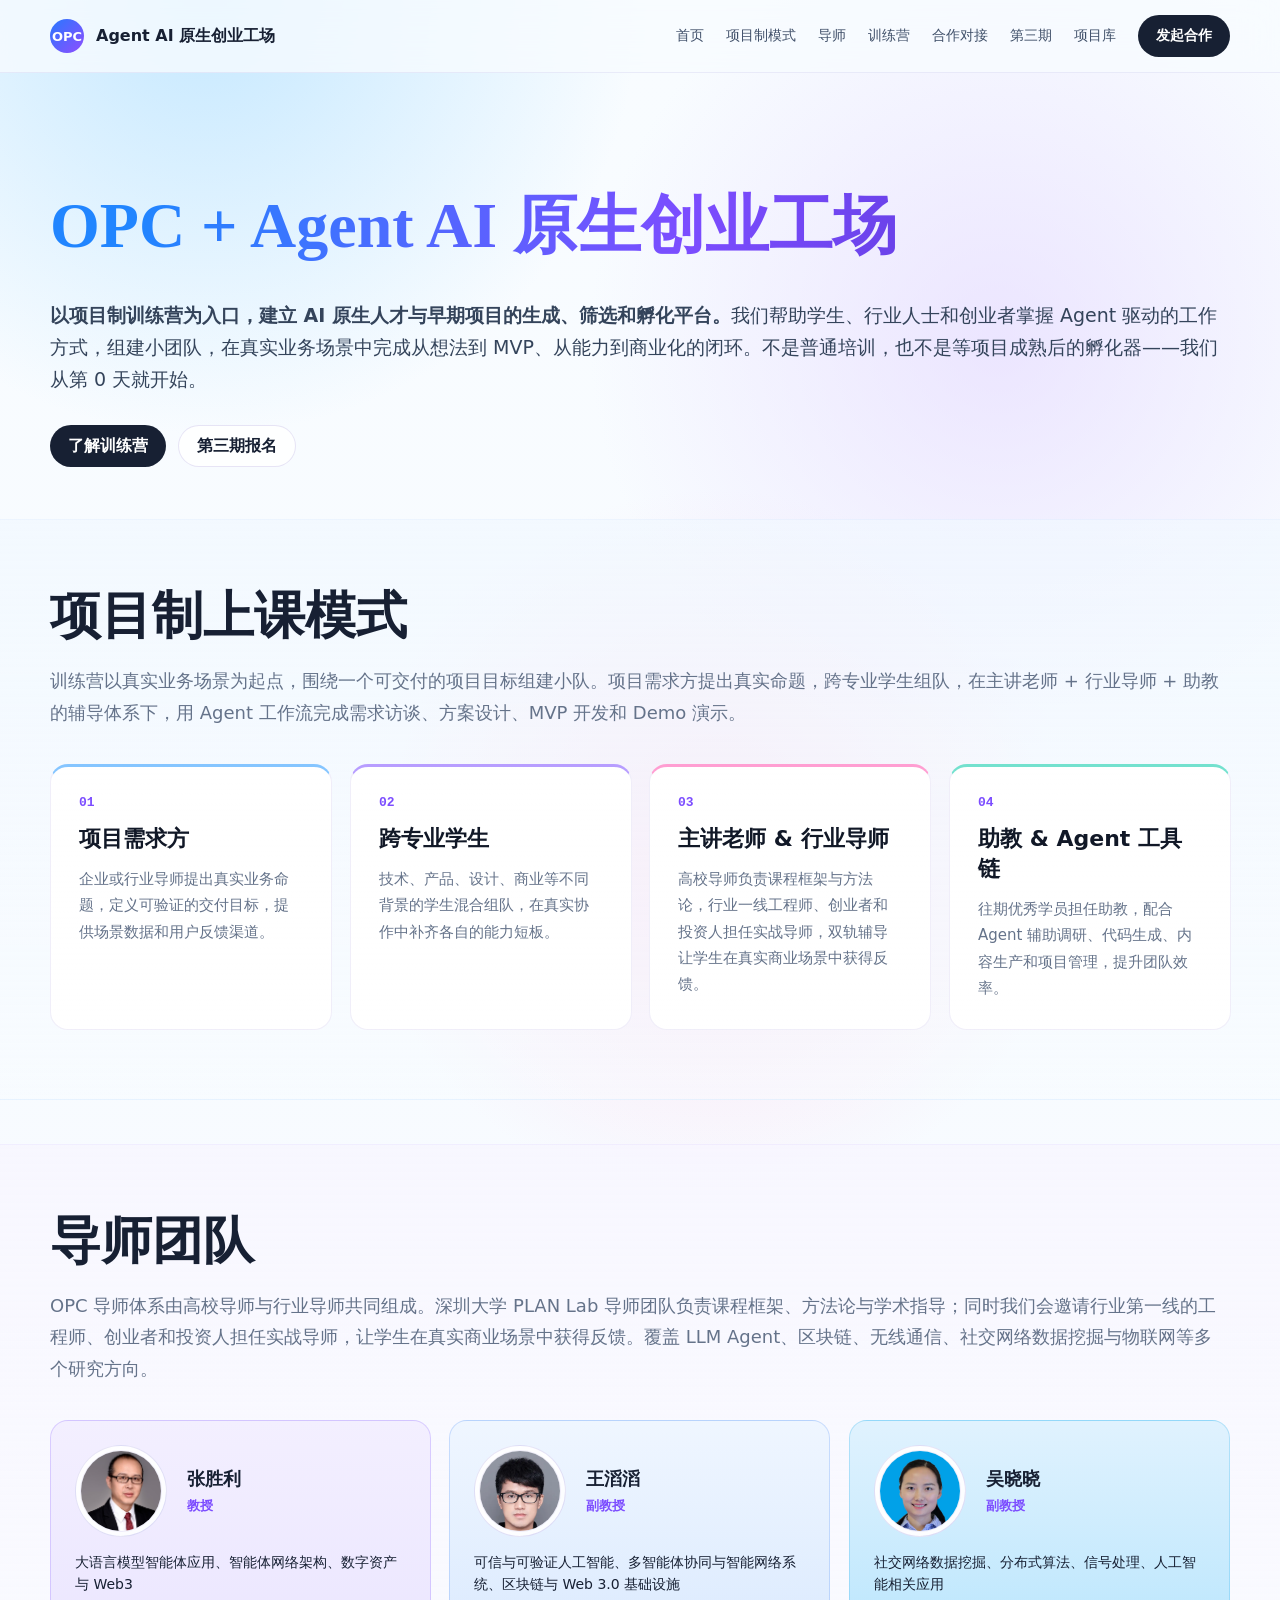
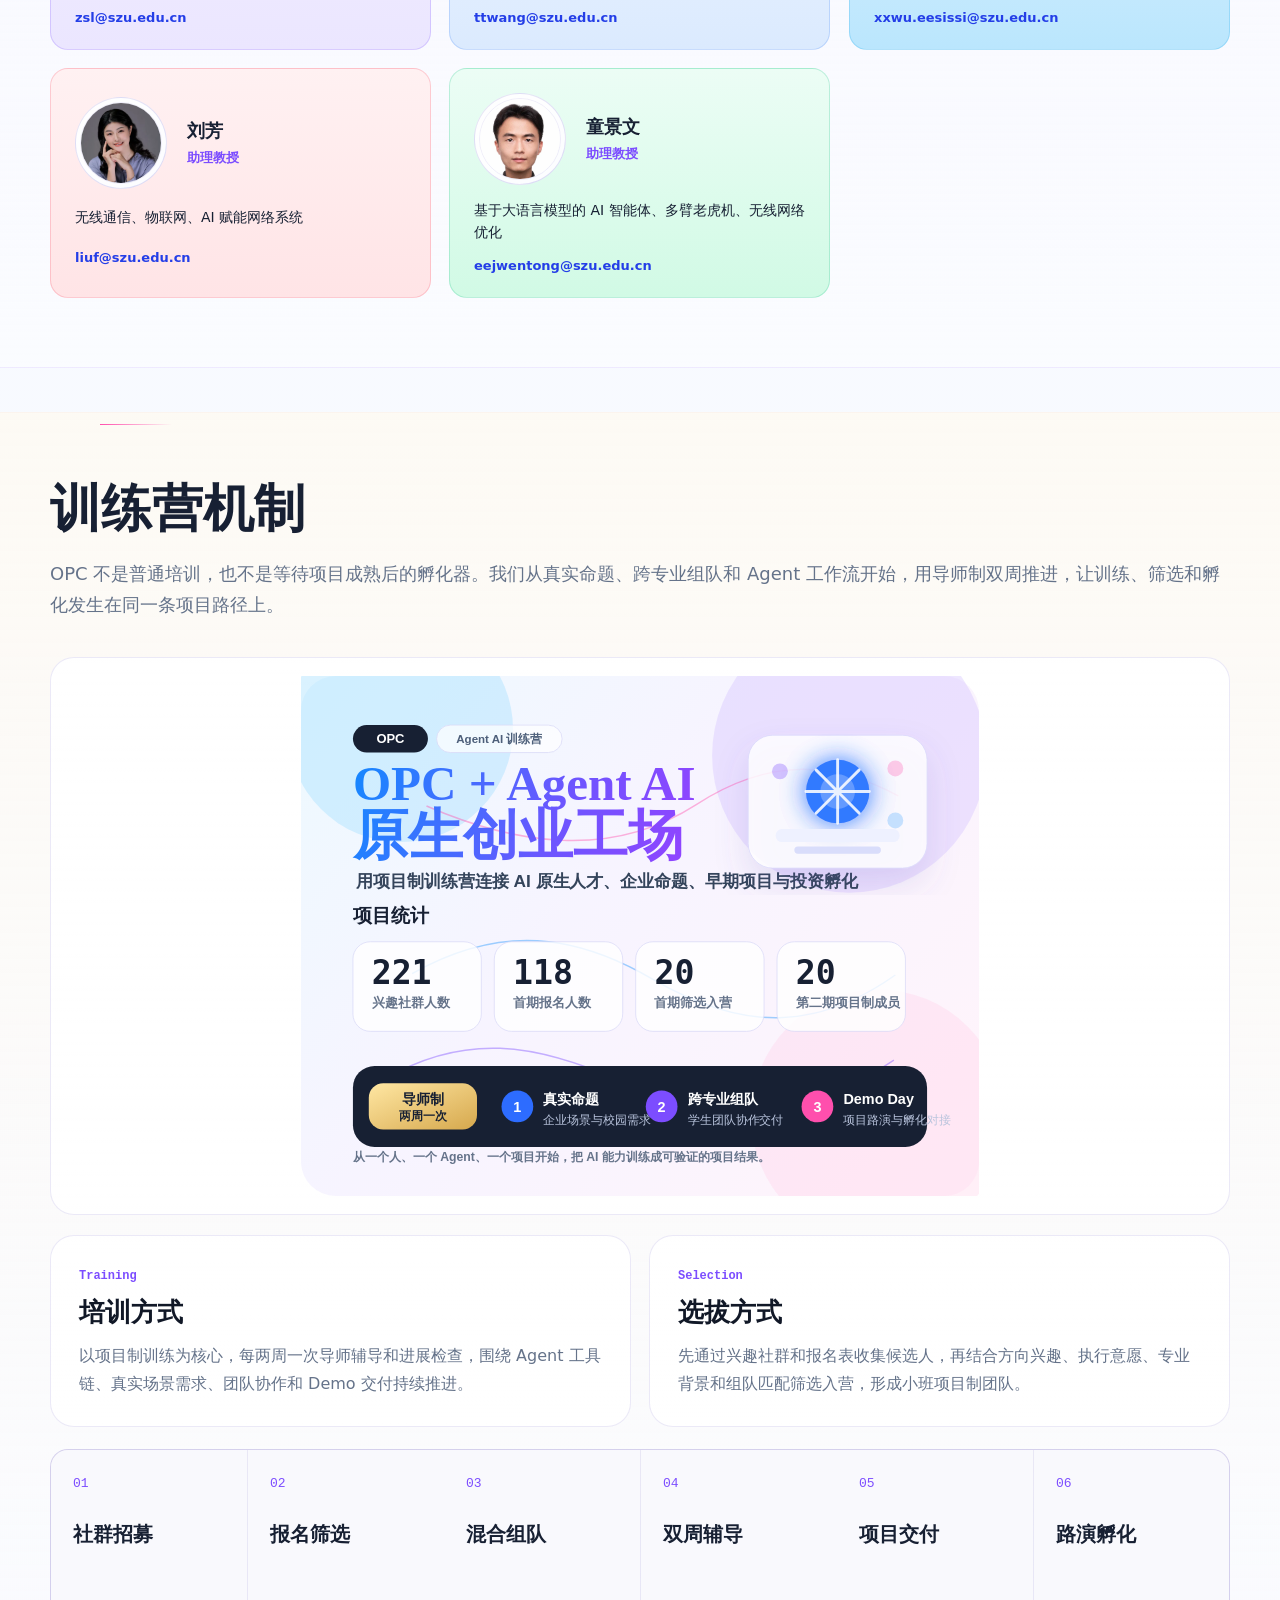
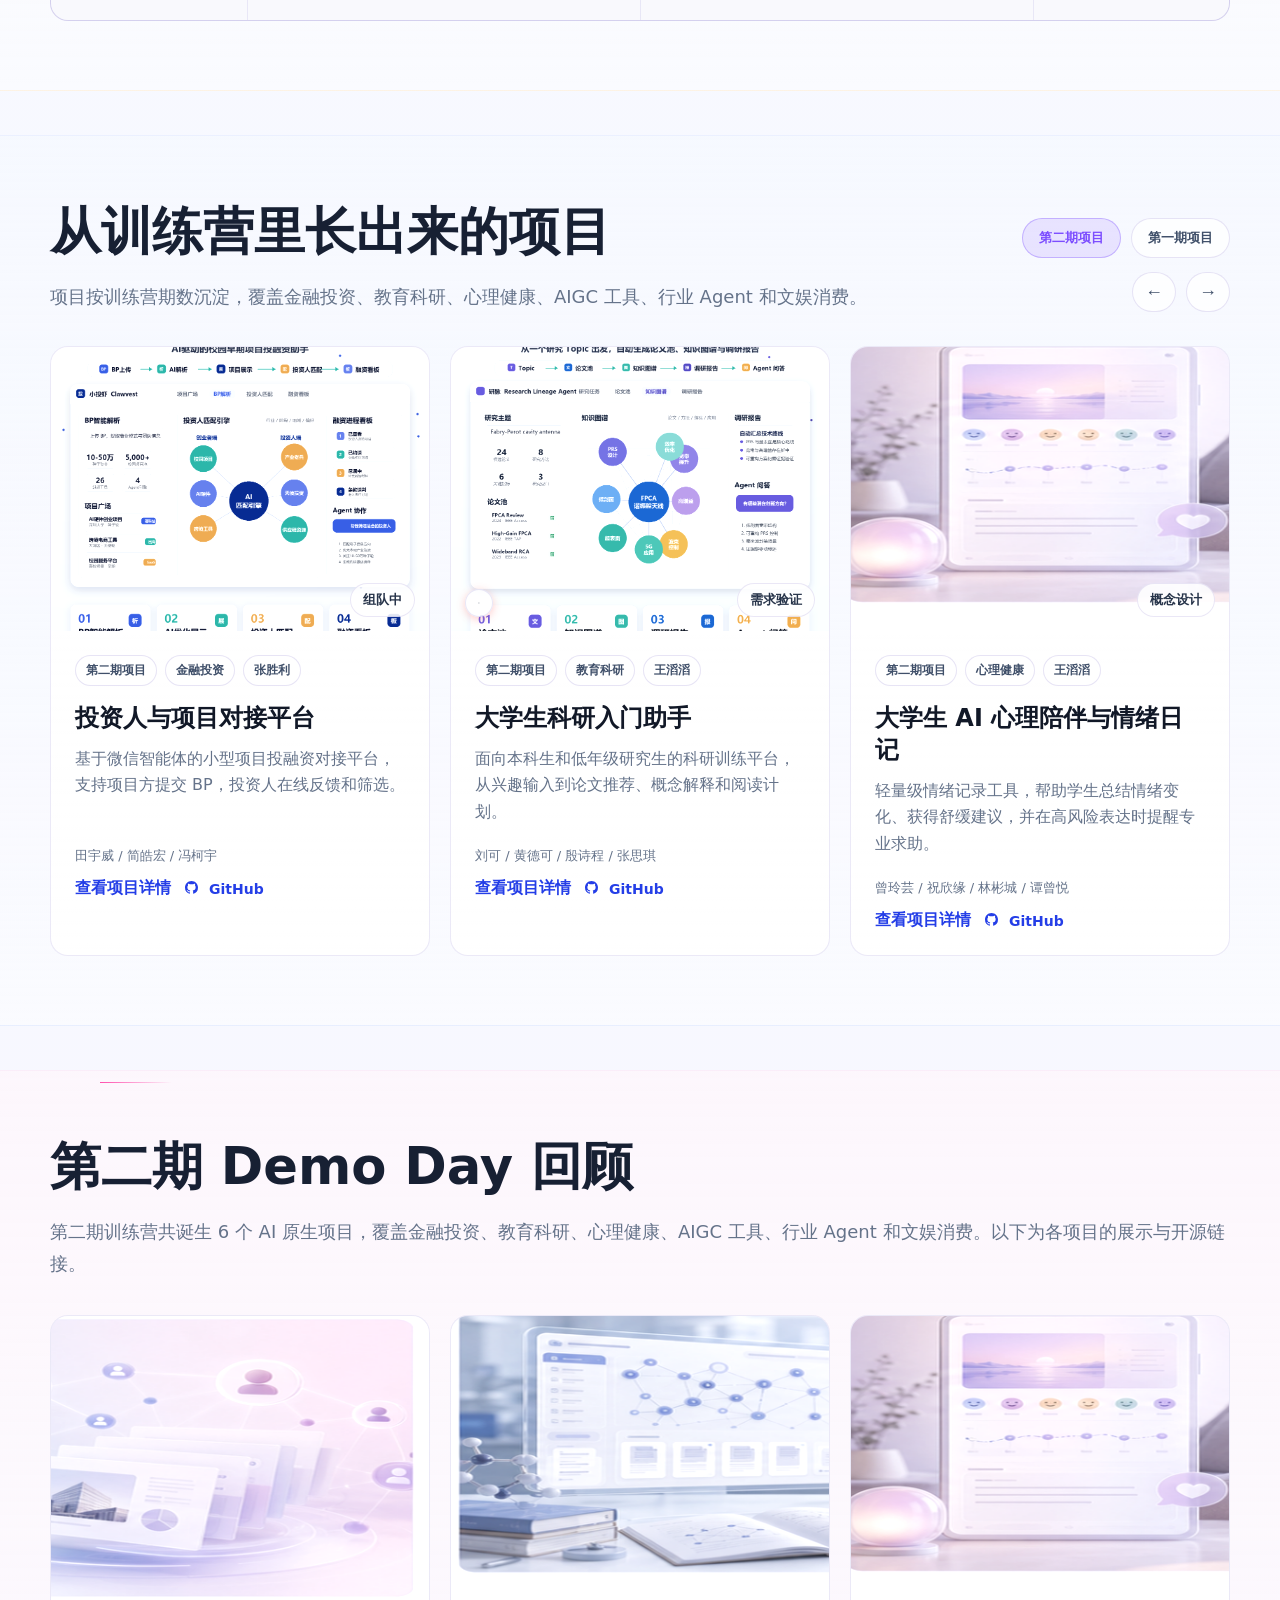
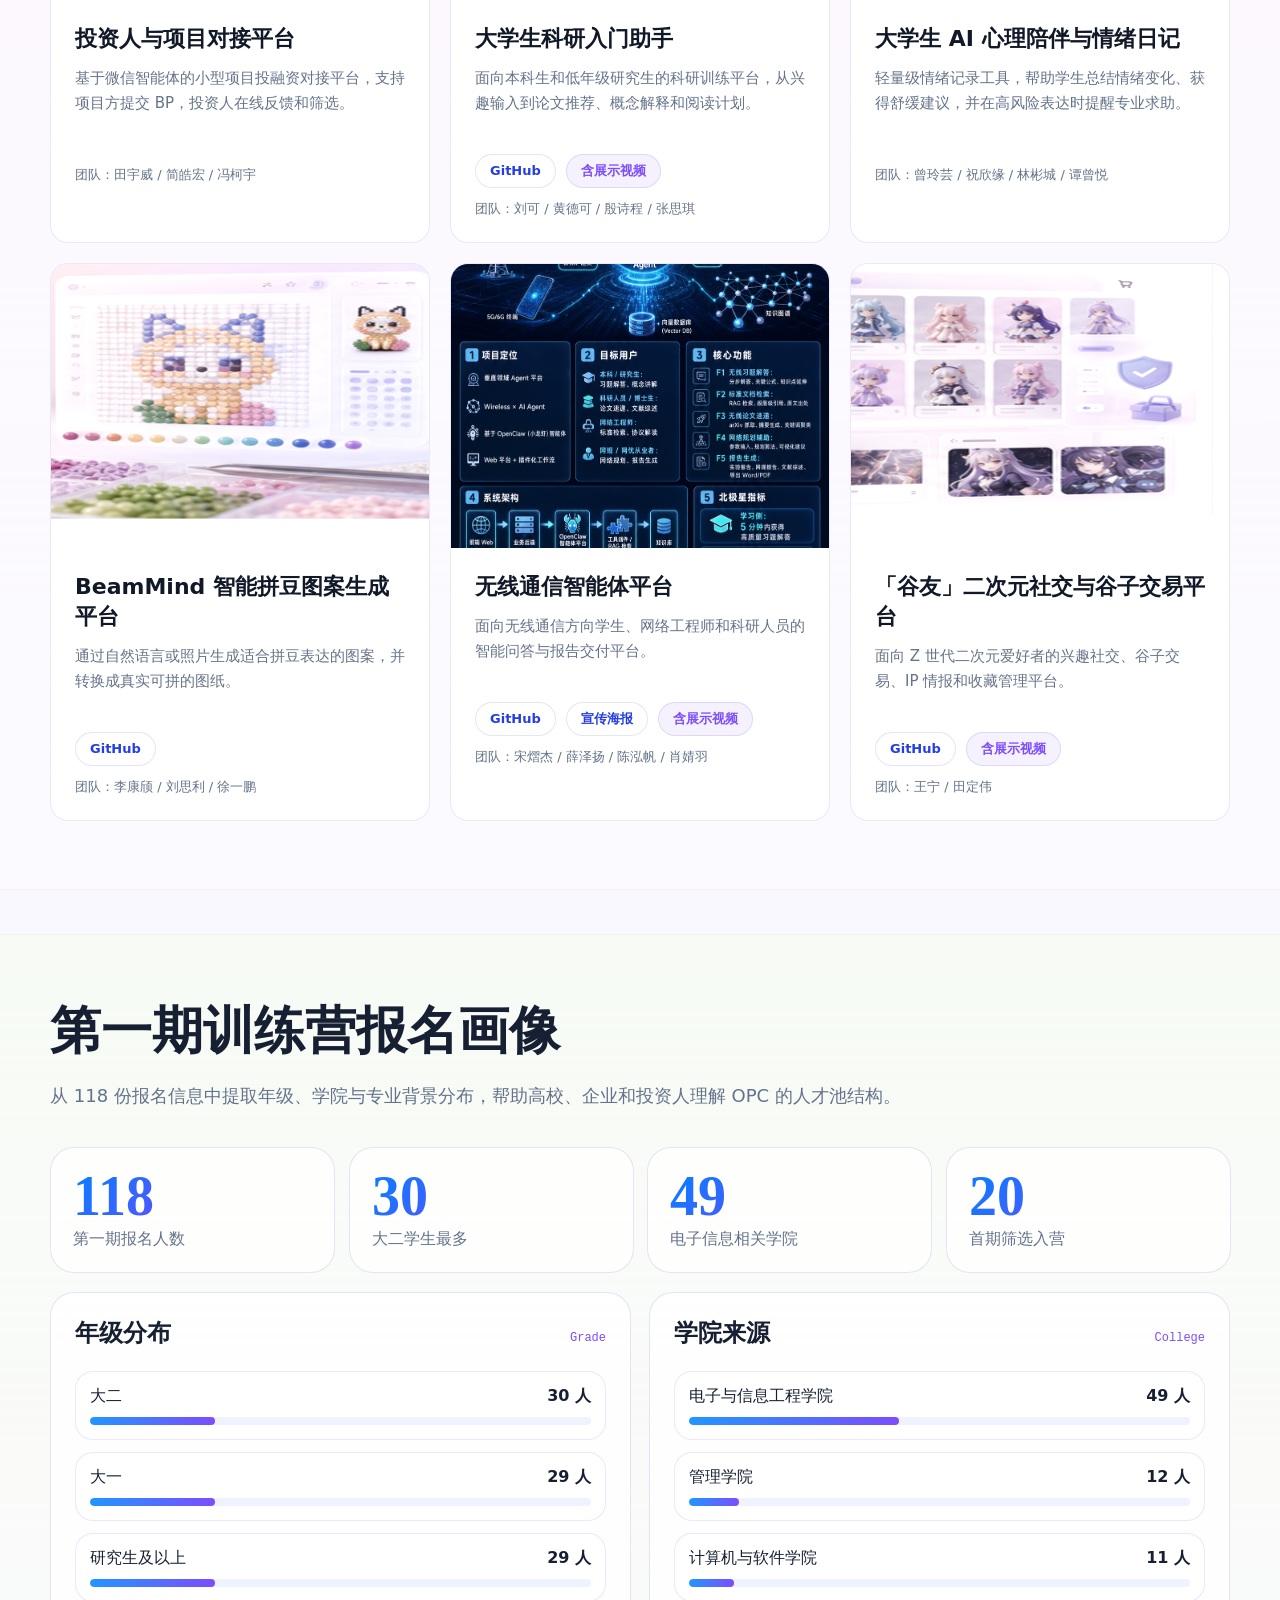
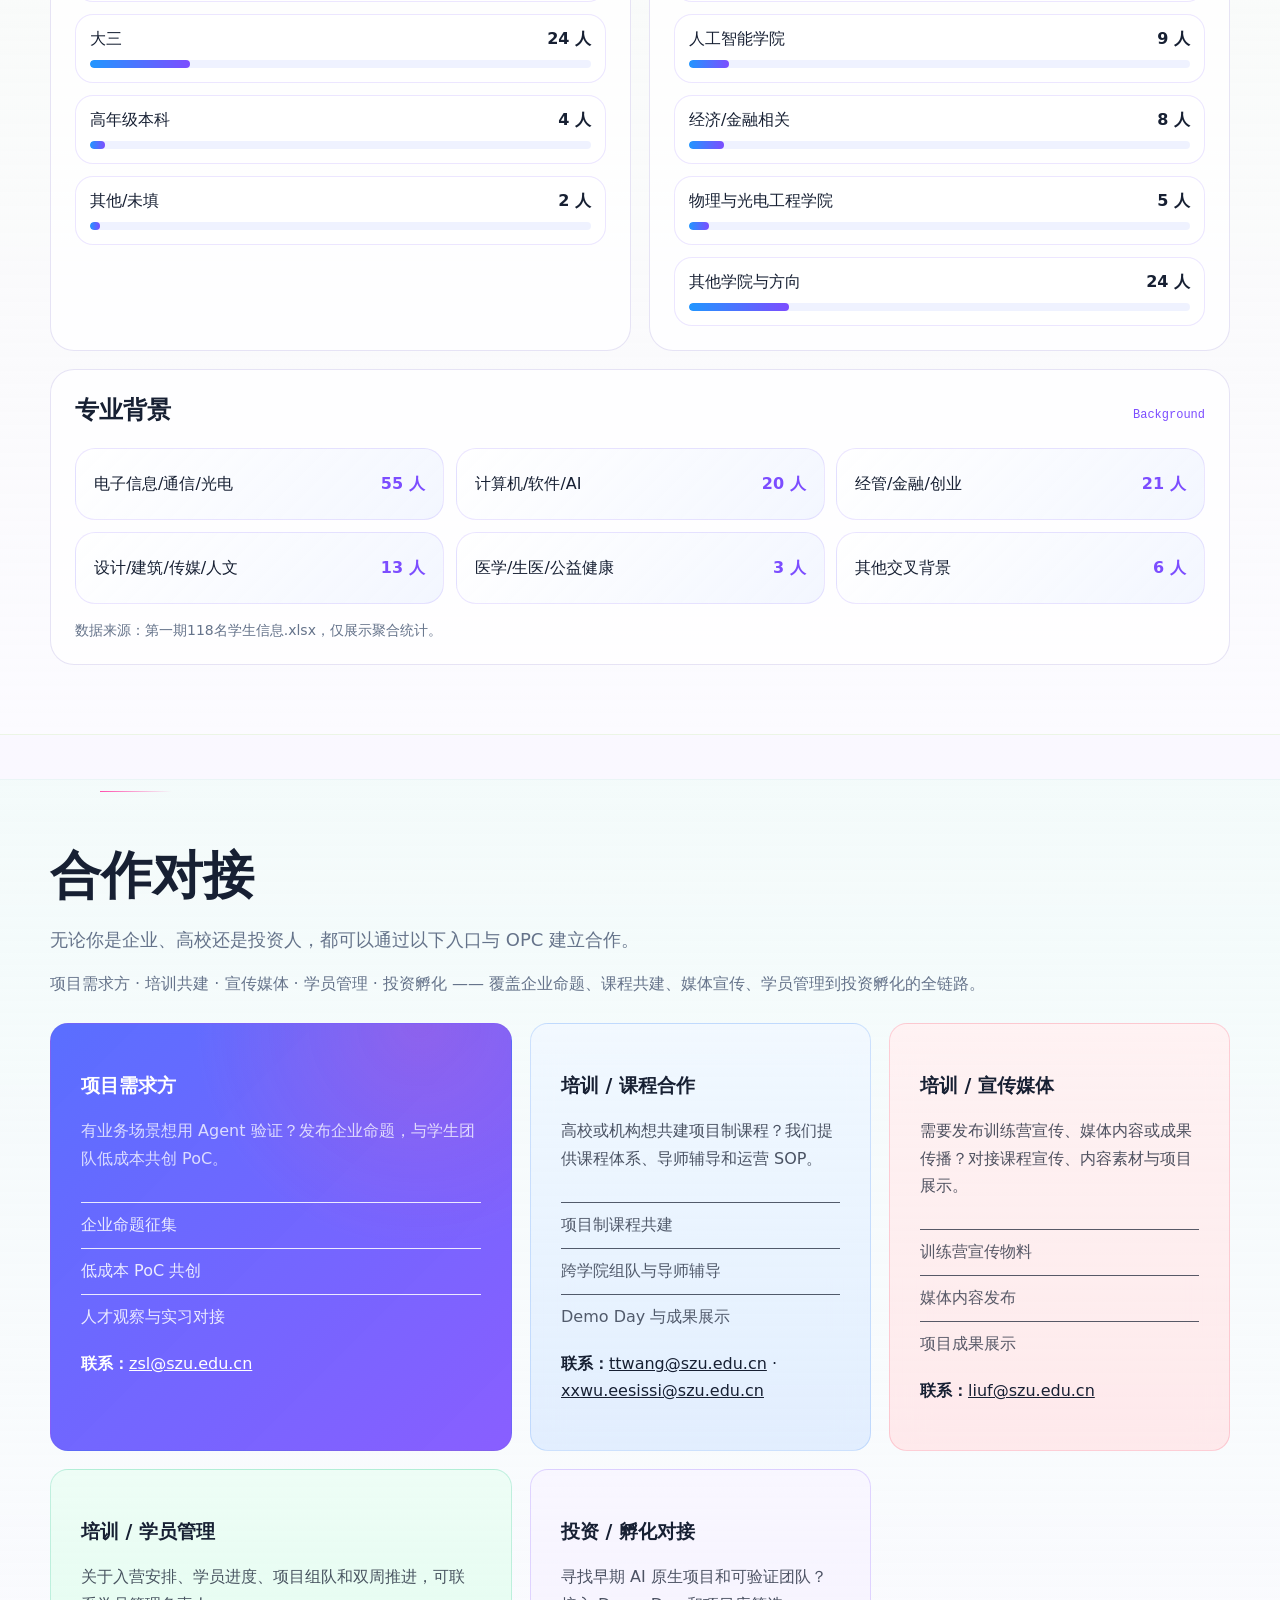
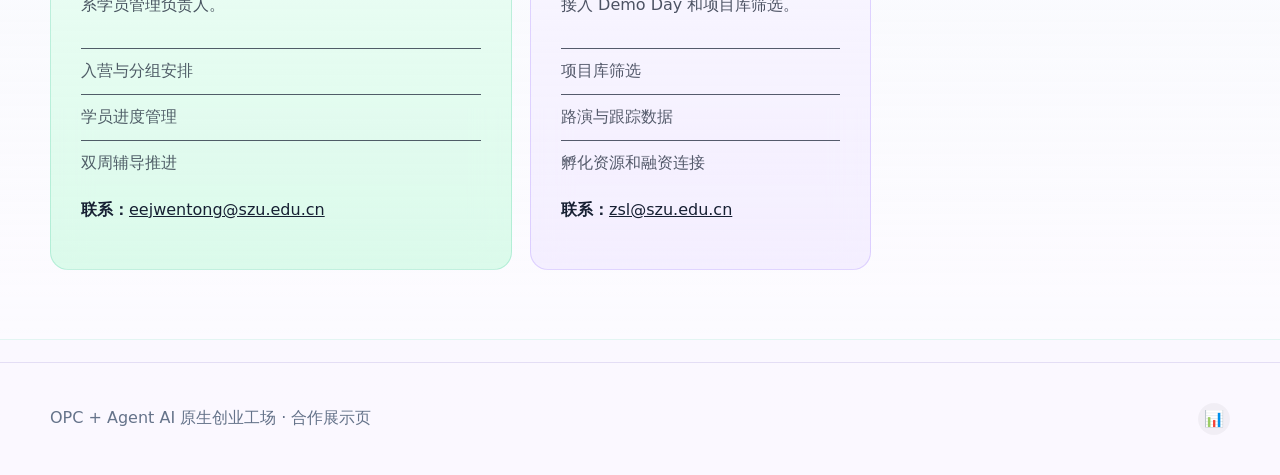
==== commit 2357c5e4: "Update: Modify homepage" ====
--- a/index.html
+++ b/index.html
@@ -100,64 +100,6 @@
 
         </section>
 
-        <section class="section container" id="contact">
-          <h2>合作对接</h2>
-          <p class="section-lead">无论你是企业、高校还是投资人，都可以通过以下入口与 OPC 建立合作。</p>
-          <p style="margin: -18px 0 28px; color: var(--muted); font-size: 16px;">项目需求方 · 培训共建 · 宣传媒体 · 学员管理 · 投资孵化 —— 覆盖企业命题、课程共建、媒体宣传、学员管理到投资孵化的全链路。</p>
-          <div class="partner-grid">
-            <article class="partner-tile lift-on-hover partner-tile--zsl">
-              <h3>项目需求方</h3>
-              <p>有业务场景想用 Agent 验证？发布企业命题，与学生团队低成本共创 PoC。</p>
-              <ul>
-                <li>企业命题征集</li>
-                <li>低成本 PoC 共创</li>
-                <li>人才观察与实习对接</li>
-              </ul>
-              <p style="margin-top: 22px; opacity: 1;"><strong>联系：</strong><a href="mailto:zsl@szu.edu.cn" style="color: inherit; text-decoration: underline;">zsl@szu.edu.cn</a></p>
-            </article>
-            <article class="partner-tile lift-on-hover partner-tile--ttwang">
-              <h3>培训 / 课程合作</h3>
-              <p>高校或机构想共建项目制课程？我们提供课程体系、导师辅导和运营 SOP。</p>
-              <ul>
-                <li>项目制课程共建</li>
-                <li>跨学院组队与导师辅导</li>
-                <li>Demo Day 与成果展示</li>
-              </ul>
-              <p style="margin-top: 22px; opacity: 1;"><strong>联系：</strong><a href="mailto:ttwang@szu.edu.cn" style="color: inherit; text-decoration: underline;">ttwang@szu.edu.cn</a> · <a href="mailto:xxwu.eesissi@szu.edu.cn" style="color: inherit; text-decoration: underline;">xxwu.eesissi@szu.edu.cn</a></p>
-            </article>
-            <article class="partner-tile lift-on-hover partner-tile--liuf">
-              <h3>培训 / 宣传媒体</h3>
-              <p>需要发布训练营宣传、媒体内容或成果传播？对接课程宣传、内容素材与项目展示。</p>
-              <ul>
-                <li>训练营宣传物料</li>
-                <li>媒体内容发布</li>
-                <li>项目成果展示</li>
-              </ul>
-              <p style="margin-top: 22px; opacity: 1;"><strong>联系：</strong><a href="mailto:liuf@szu.edu.cn" style="color: inherit; text-decoration: underline;">liuf@szu.edu.cn</a></p>
-            </article>
-            <article class="partner-tile lift-on-hover partner-tile--tong">
-              <h3>培训 / 学员管理</h3>
-              <p>关于入营安排、学员进度、项目组队和双周推进，可联系学员管理负责人。</p>
-              <ul>
-                <li>入营与分组安排</li>
-                <li>学员进度管理</li>
-                <li>双周辅导推进</li>
-              </ul>
-              <p style="margin-top: 22px; opacity: 1;"><strong>联系：</strong><a href="mailto:eejwentong@szu.edu.cn" style="color: inherit; text-decoration: underline;">eejwentong@szu.edu.cn</a></p>
-            </article>
-            <article class="partner-tile lift-on-hover partner-tile--zsl-soft">
-              <h3>投资 / 孵化对接</h3>
-              <p>寻找早期 AI 原生项目和可验证团队？接入 Demo Day 和项目库筛选。</p>
-              <ul>
-                <li>项目库筛选</li>
-                <li>路演与跟踪数据</li>
-                <li>孵化资源和融资连接</li>
-              </ul>
-              <p style="margin-top: 22px; opacity: 1;"><strong>联系：</strong><a href="mailto:zsl@szu.edu.cn" style="color: inherit; text-decoration: underline;">zsl@szu.edu.cn</a></p>
-            </article>
-          </div>
-        </section>
-
         <section class="section container" id="projects">
           <div class="project-section-head">
             <div>
@@ -210,6 +152,64 @@
             </article>
           </div>
         </section>
+
+        <section class="section container" id="contact">
+          <h2>合作对接</h2>
+          <p class="section-lead">无论你是企业、高校还是投资人，都可以通过以下入口与 OPC 建立合作。</p>
+          <p style="margin: -18px 0 28px; color: var(--muted); font-size: 16px;">项目需求方 · 培训共建 · 宣传媒体 · 学员管理 · 投资孵化 —— 覆盖企业命题、课程共建、媒体宣传、学员管理到投资孵化的全链路。</p>
+          <div class="partner-grid">
+            <article class="partner-tile lift-on-hover partner-tile--zsl">
+              <h3>项目需求方</h3>
+              <p>有业务场景想用 Agent 验证？发布企业命题，与学生团队低成本共创 PoC。</p>
+              <ul>
+                <li>企业命题征集</li>
+                <li>低成本 PoC 共创</li>
+                <li>人才观察与实习对接</li>
+              </ul>
+              <p style="margin-top: 22px; opacity: 1;"><strong>联系：</strong><a href="mailto:zsl@szu.edu.cn" style="color: inherit; text-decoration: underline;">zsl@szu.edu.cn</a></p>
+            </article>
+            <article class="partner-tile lift-on-hover partner-tile--ttwang">
+              <h3>培训 / 课程合作</h3>
+              <p>高校或机构想共建项目制课程？我们提供课程体系、导师辅导和运营 SOP。</p>
+              <ul>
+                <li>项目制课程共建</li>
+                <li>跨学院组队与导师辅导</li>
+                <li>Demo Day 与成果展示</li>
+              </ul>
+              <p style="margin-top: 22px; opacity: 1;"><strong>联系：</strong><a href="mailto:ttwang@szu.edu.cn" style="color: inherit; text-decoration: underline;">ttwang@szu.edu.cn</a> · <a href="mailto:xxwu.eesissi@szu.edu.cn" style="color: inherit; text-decoration: underline;">xxwu.eesissi@szu.edu.cn</a></p>
+            </article>
+            <article class="partner-tile lift-on-hover partner-tile--liuf">
+              <h3>培训 / 宣传媒体</h3>
+              <p>需要发布训练营宣传、媒体内容或成果传播？对接课程宣传、内容素材与项目展示。</p>
+              <ul>
+                <li>训练营宣传物料</li>
+                <li>媒体内容发布</li>
+                <li>项目成果展示</li>
+              </ul>
+              <p style="margin-top: 22px; opacity: 1;"><strong>联系：</strong><a href="mailto:liuf@szu.edu.cn" style="color: inherit; text-decoration: underline;">liuf@szu.edu.cn</a></p>
+            </article>
+            <article class="partner-tile lift-on-hover partner-tile--tong">
+              <h3>培训 / 学员管理</h3>
+              <p>关于入营安排、学员进度、项目组队和双周推进，可联系学员管理负责人。</p>
+              <ul>
+                <li>入营与分组安排</li>
+                <li>学员进度管理</li>
+                <li>双周辅导推进</li>
+              </ul>
+              <p style="margin-top: 22px; opacity: 1;"><strong>联系：</strong><a href="mailto:eejwentong@szu.edu.cn" style="color: inherit; text-decoration: underline;">eejwentong@szu.edu.cn</a></p>
+            </article>
+            <article class="partner-tile lift-on-hover partner-tile--zsl-soft">
+              <h3>投资 / 孵化对接</h3>
+              <p>寻找早期 AI 原生项目和可验证团队？接入 Demo Day 和项目库筛选。</p>
+              <ul>
+                <li>项目库筛选</li>
+                <li>路演与跟踪数据</li>
+                <li>孵化资源和融资连接</li>
+              </ul>
+              <p style="margin-top: 22px; opacity: 1;"><strong>联系：</strong><a href="mailto:zsl@szu.edu.cn" style="color: inherit; text-decoration: underline;">zsl@szu.edu.cn</a></p>
+            </article>
+          </div>
+        </section>
       </main>
 
       <footer class="site-footer">
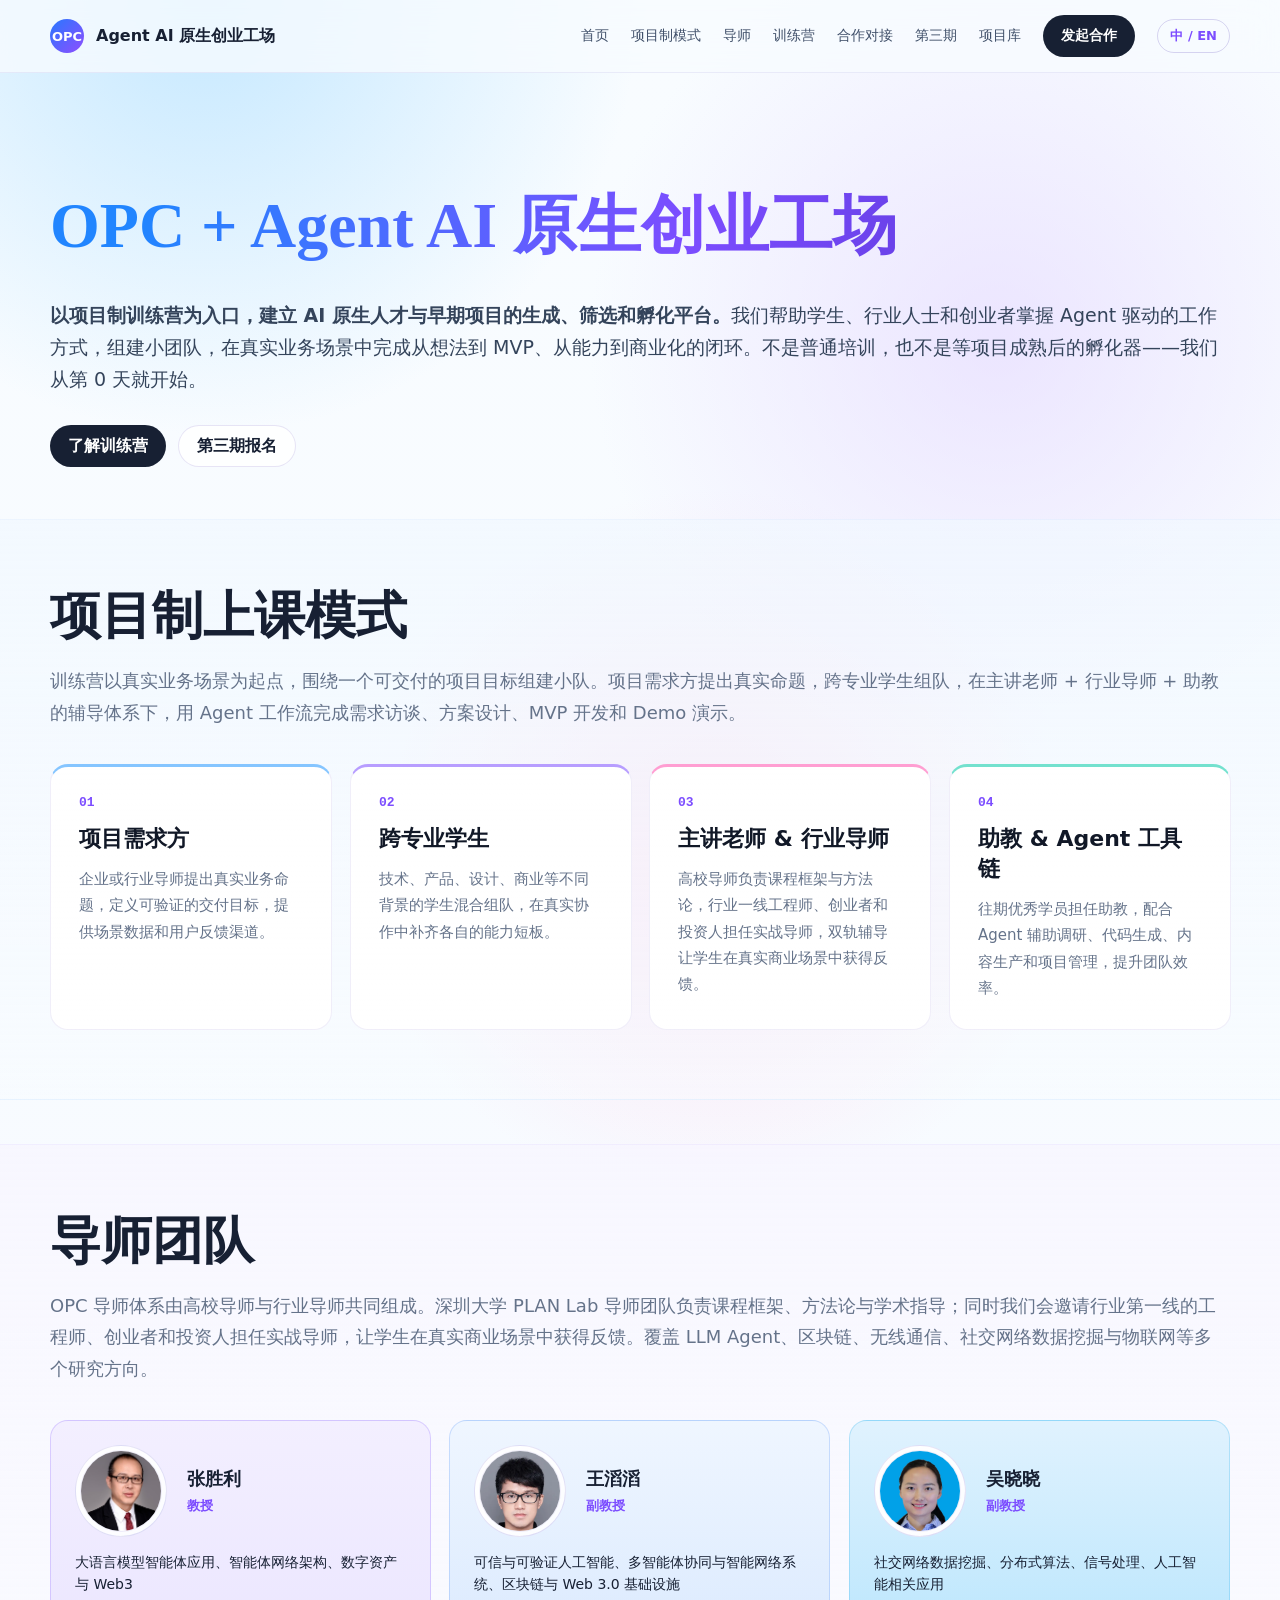
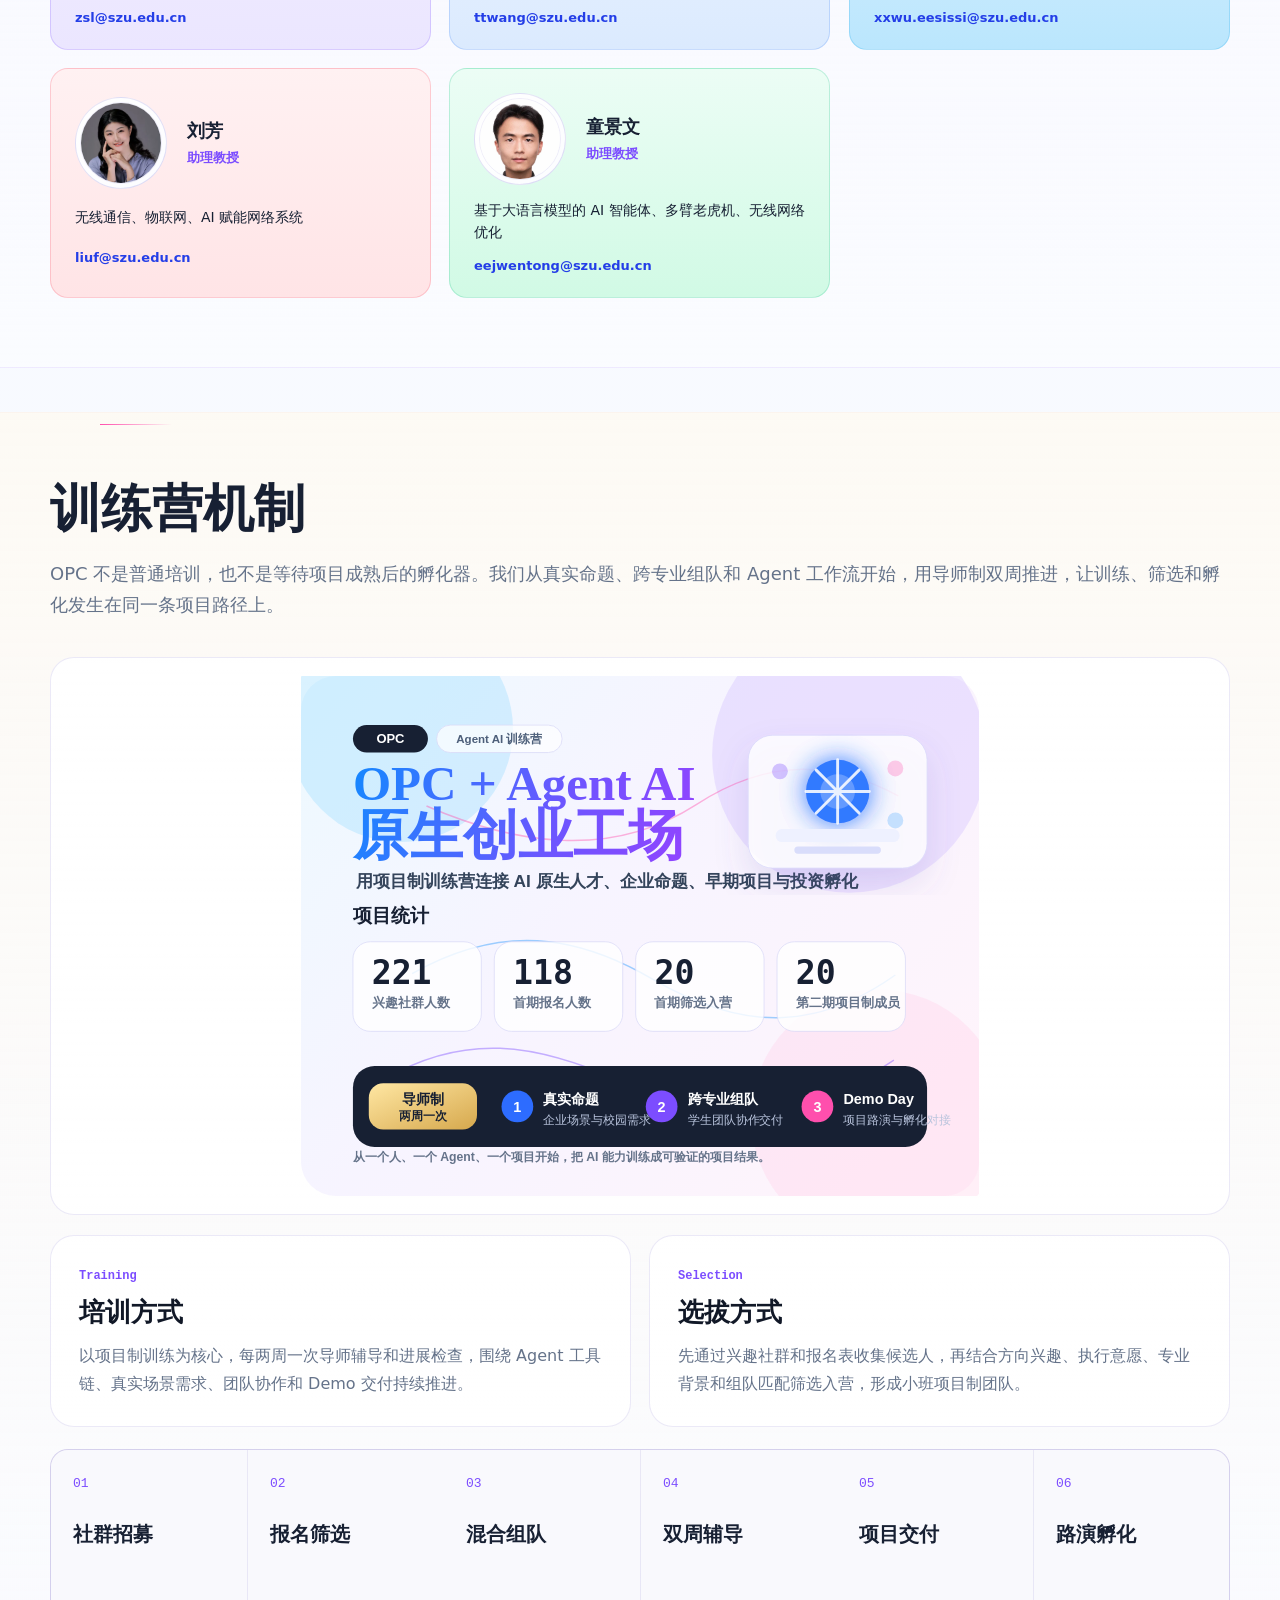
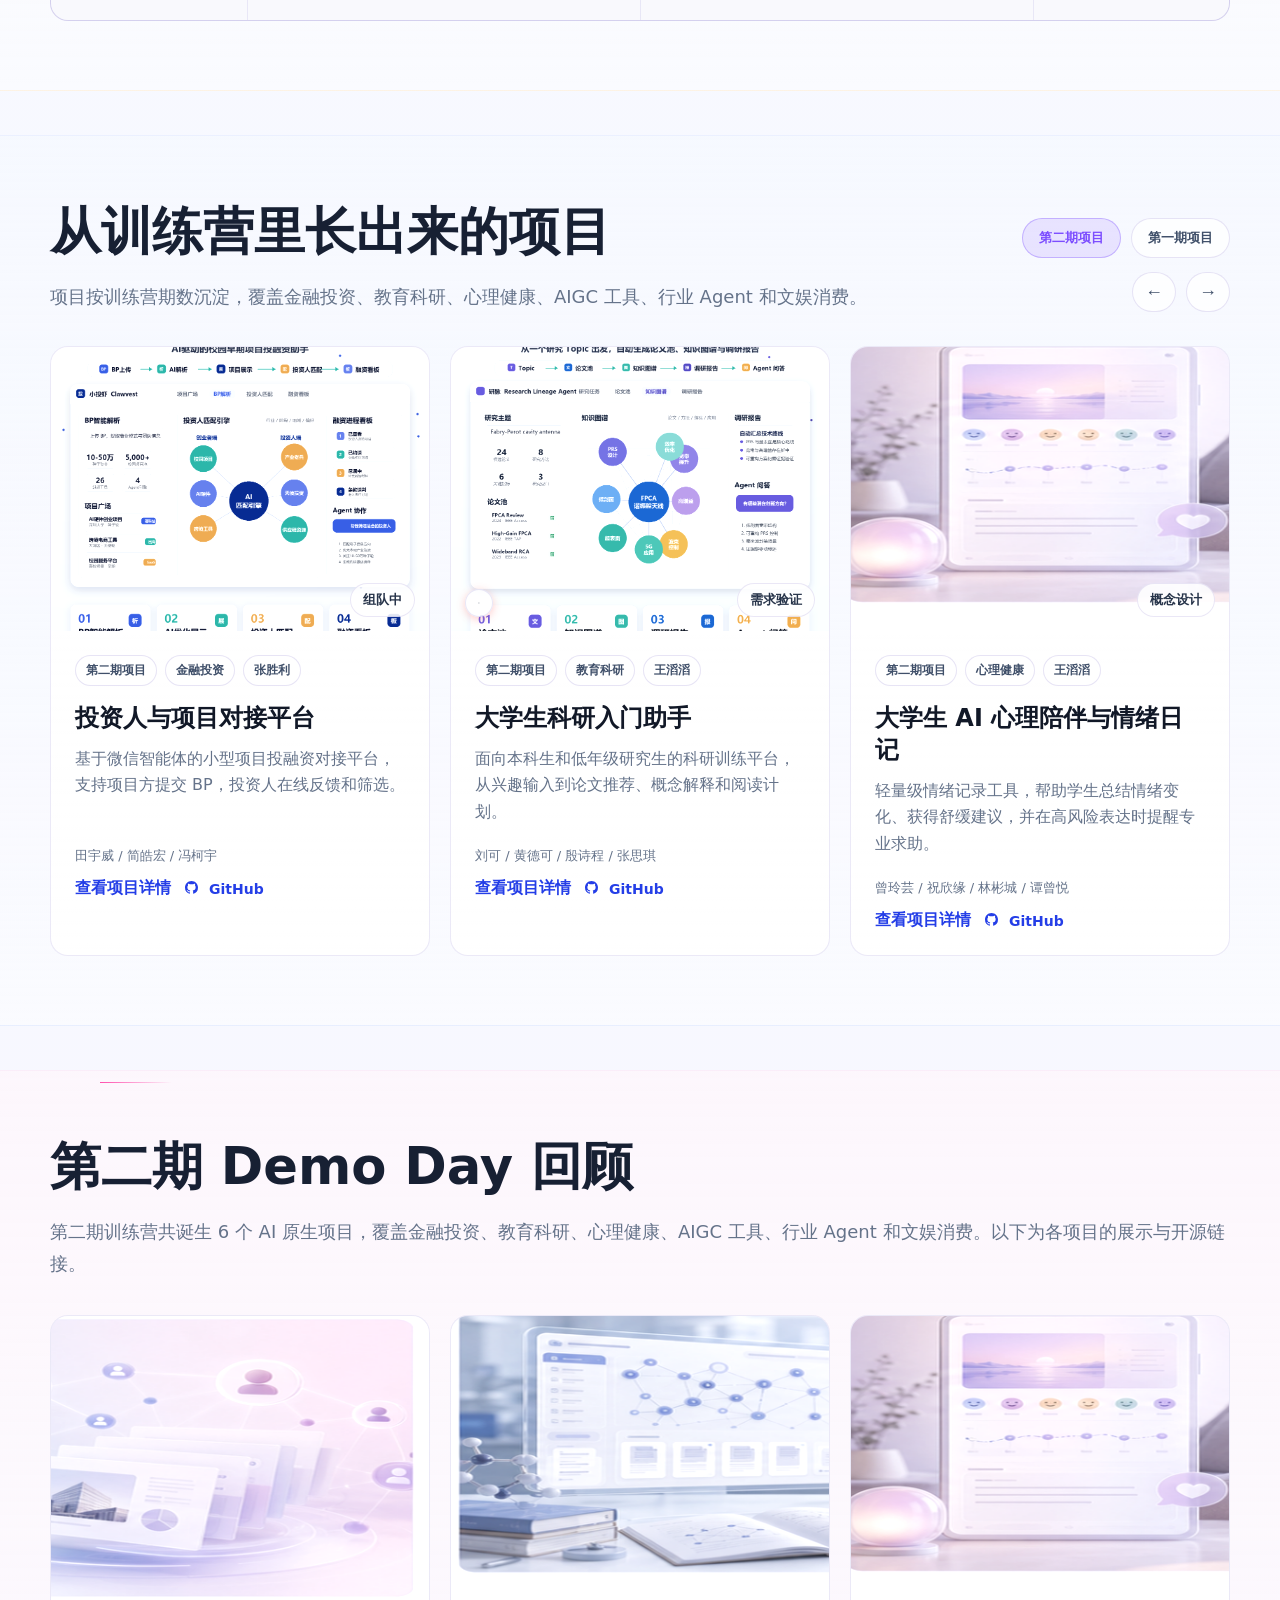
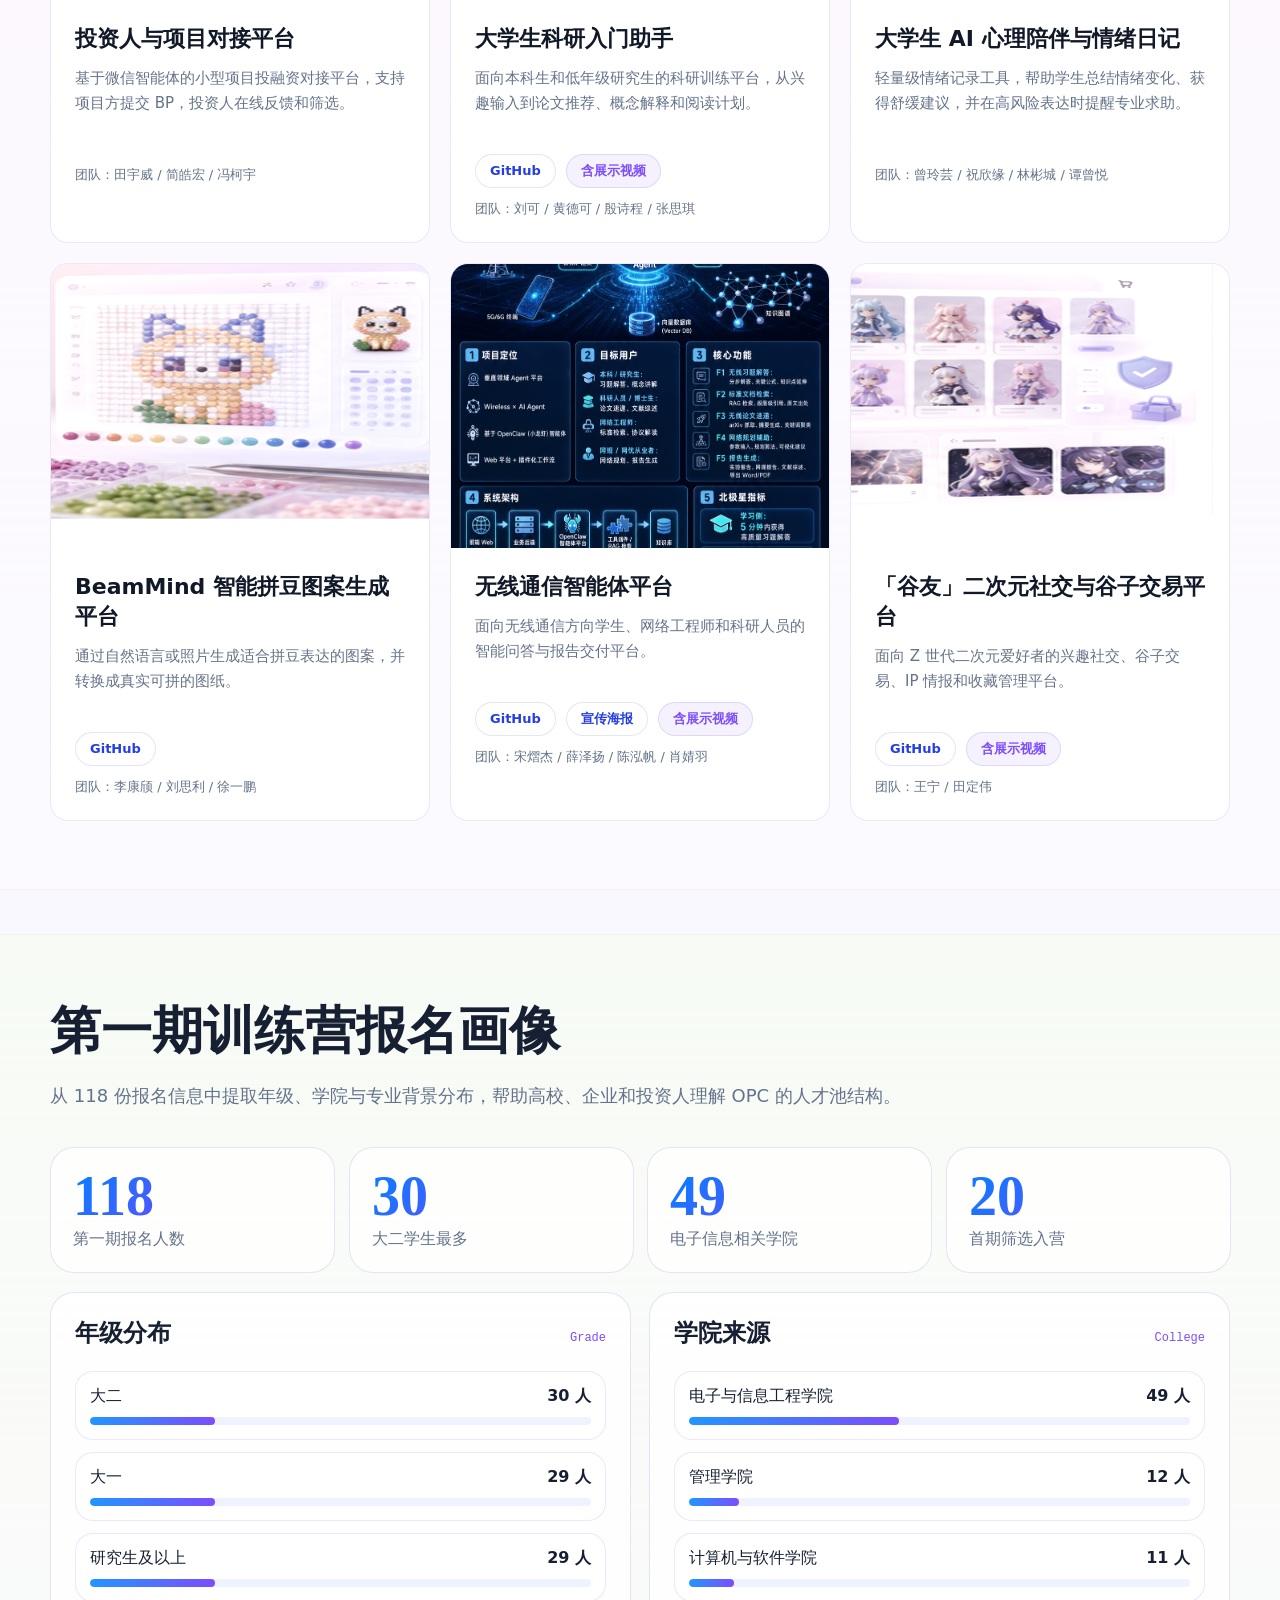
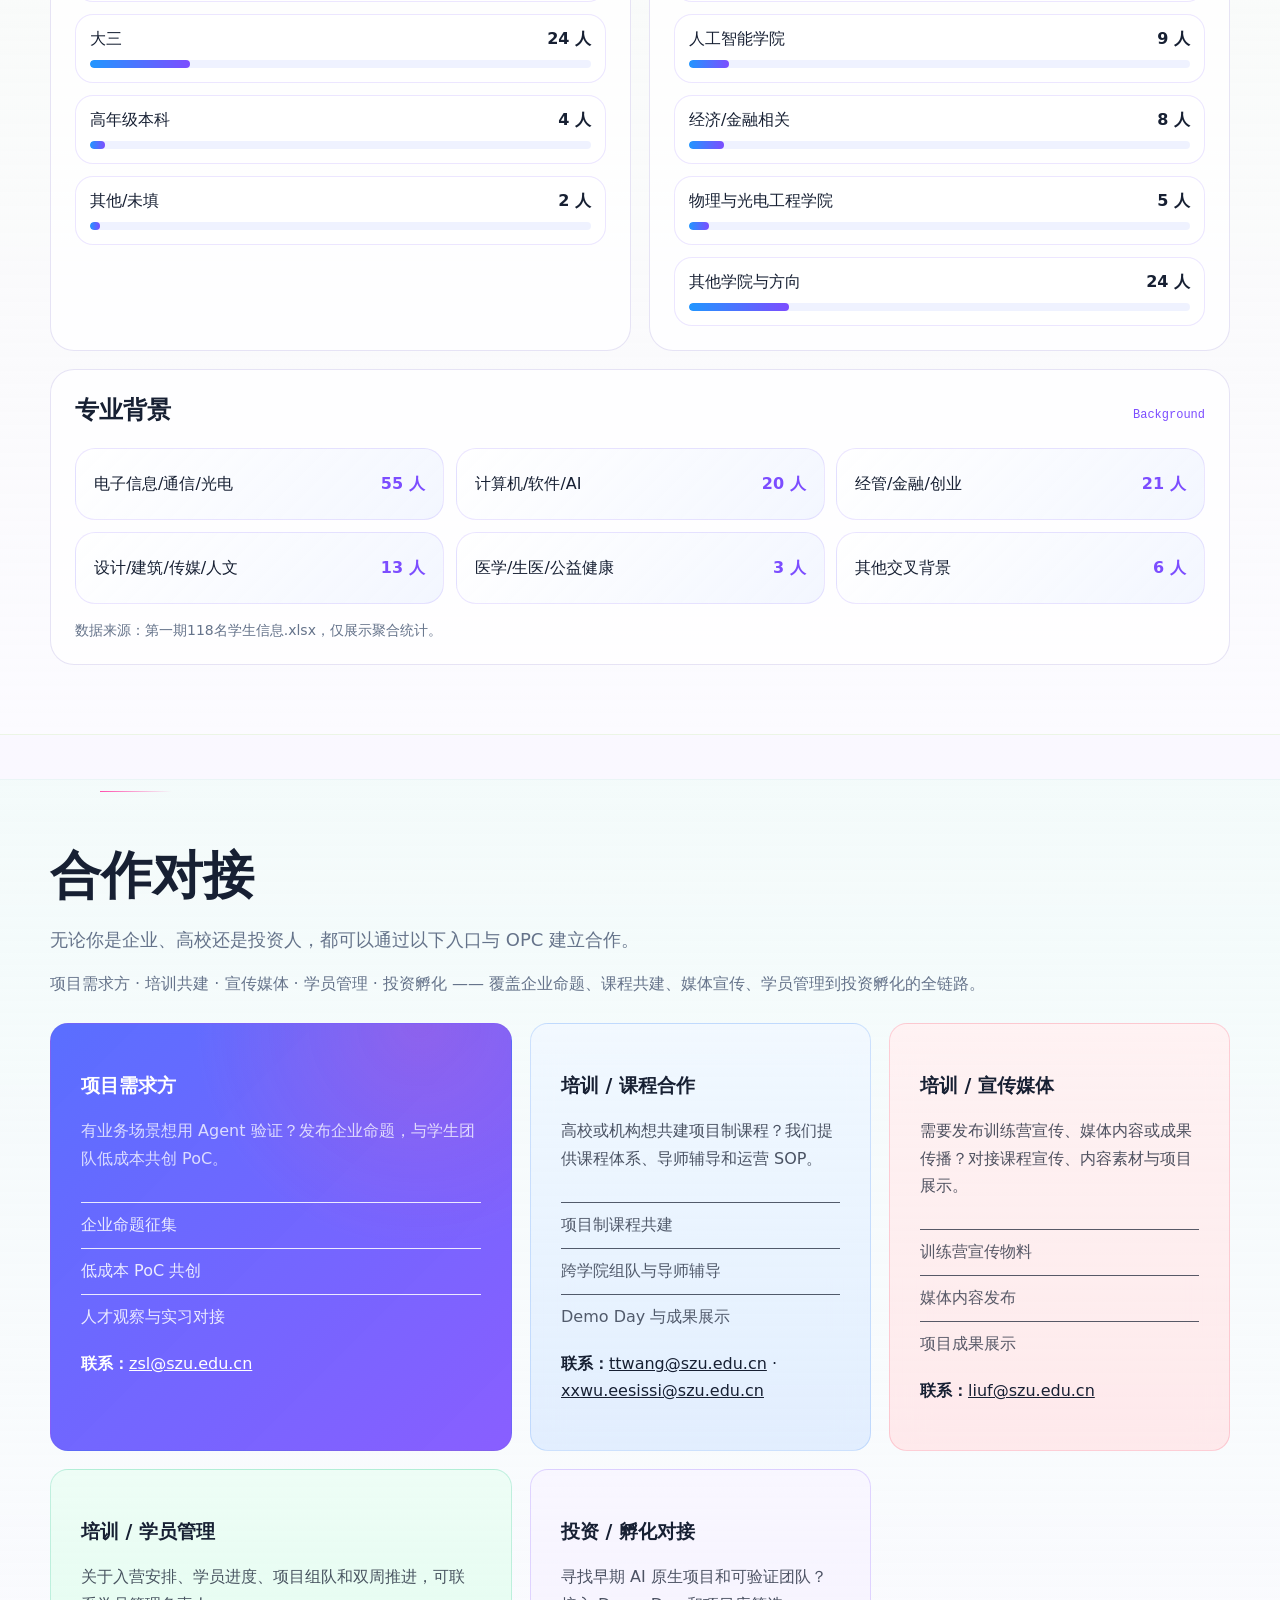
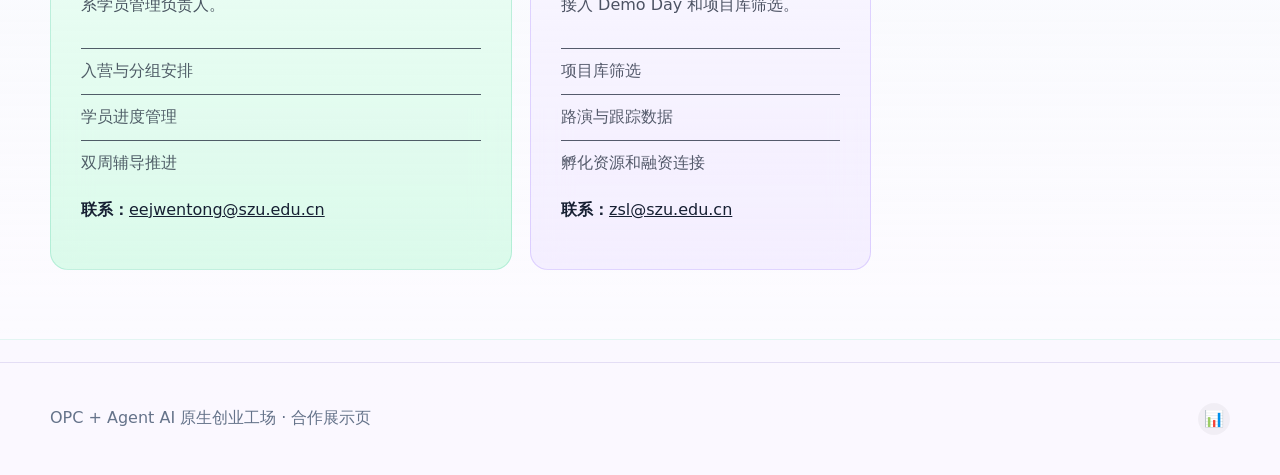
==== commit a393fee3: "Update: Add English pages and modify existing pages with style updates" ====
--- a/index.html
+++ b/index.html
@@ -22,6 +22,7 @@
             <a href="fde.html">第三期</a>
             <a href="projects.html">项目库</a>
             <a class="nav-cta" href="#contact">发起合作</a>
+            <a class="lang-switch" href="index-en.html" title="Switch to English">中 / EN</a>
           </div>
         </nav>
       </header>
--- a/assets/styles.css
+++ b/assets/styles.css
@@ -114,6 +114,25 @@
 .button:hover {
   background: var(--accent);
   transform: translateY(-1px);
+}
+
+.lang-switch {
+  display: inline-flex;
+  align-items: center;
+  justify-content: center;
+  min-height: 34px;
+  padding: 0 12px;
+  border-radius: 999px;
+  border: 1px solid rgba(105, 89, 190, 0.24);
+  color: var(--accent);
+  font-weight: 650;
+  font-size: 13px;
+  text-decoration: none;
+  transition: background 0.2s, color 0.2s;
+}
+
+.lang-switch:hover {
+  background: rgba(105, 89, 190, 0.1);
 }
 
 .button.secondary {
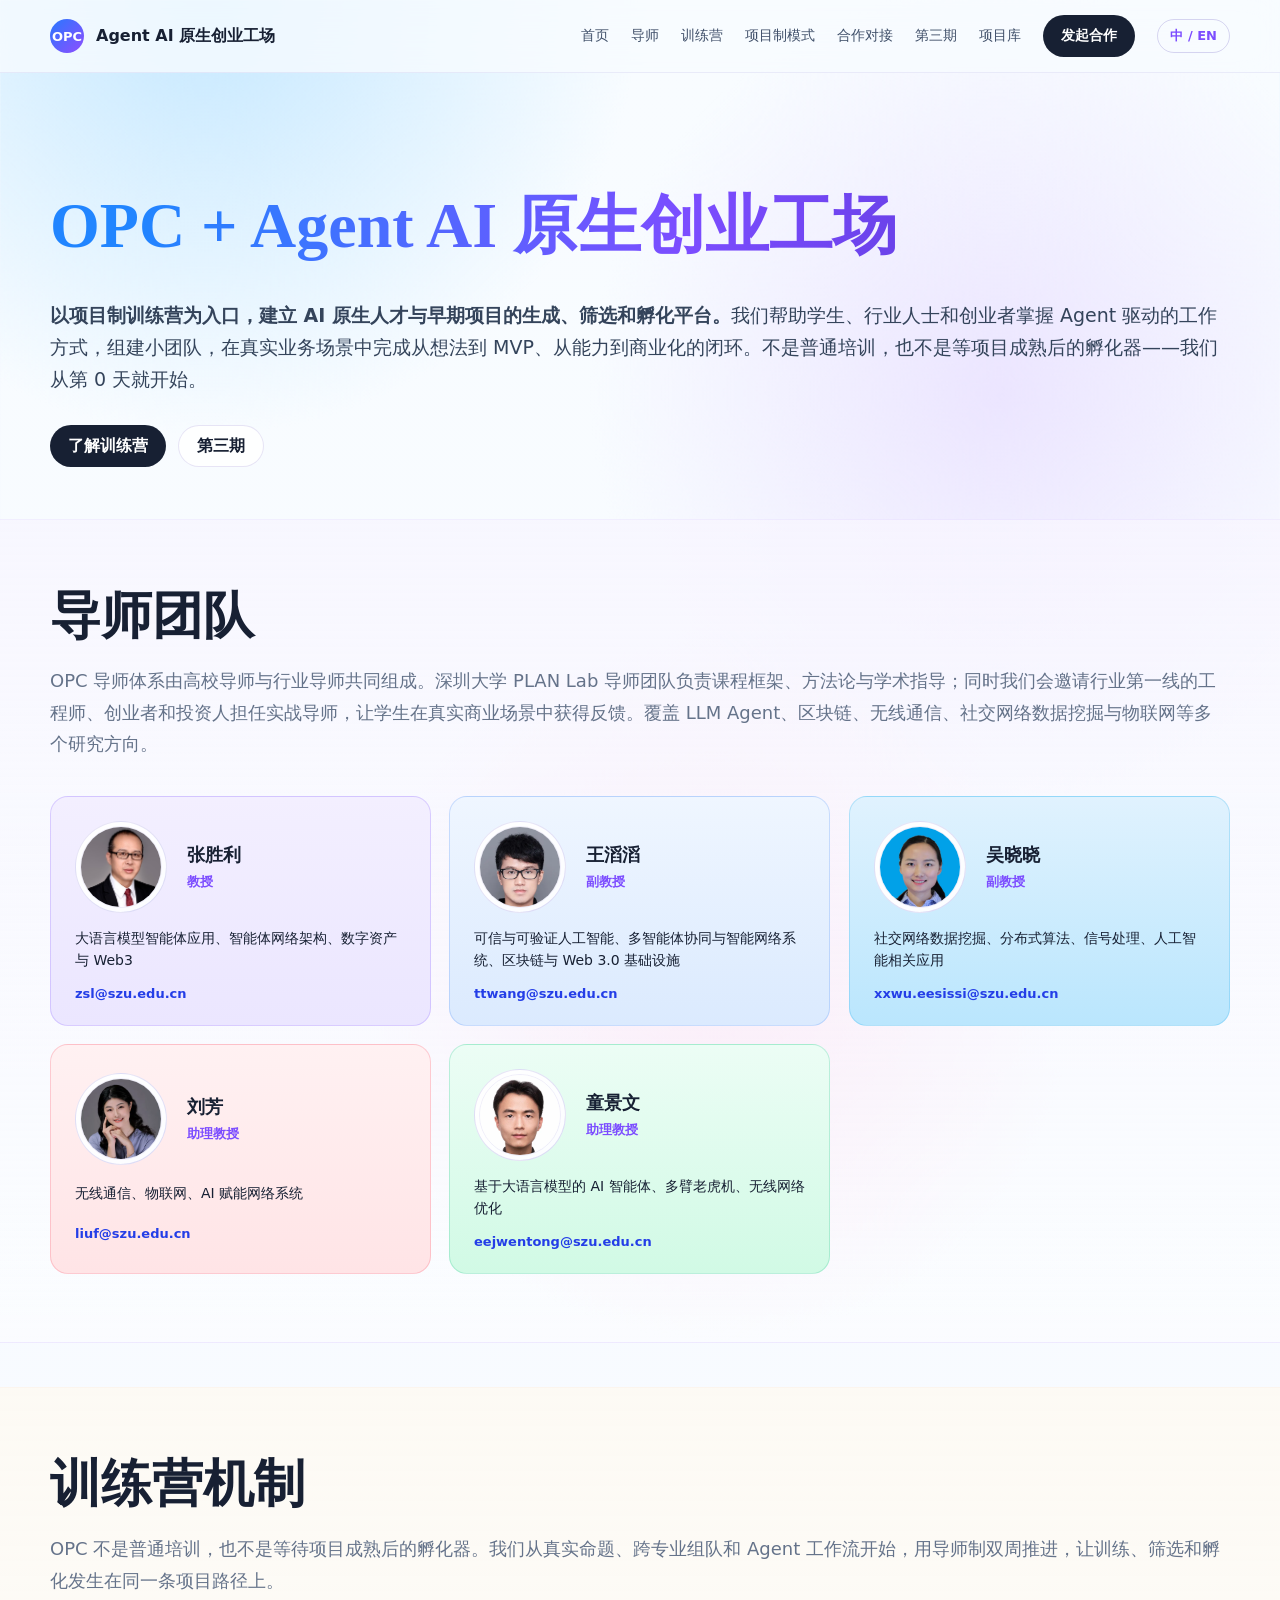
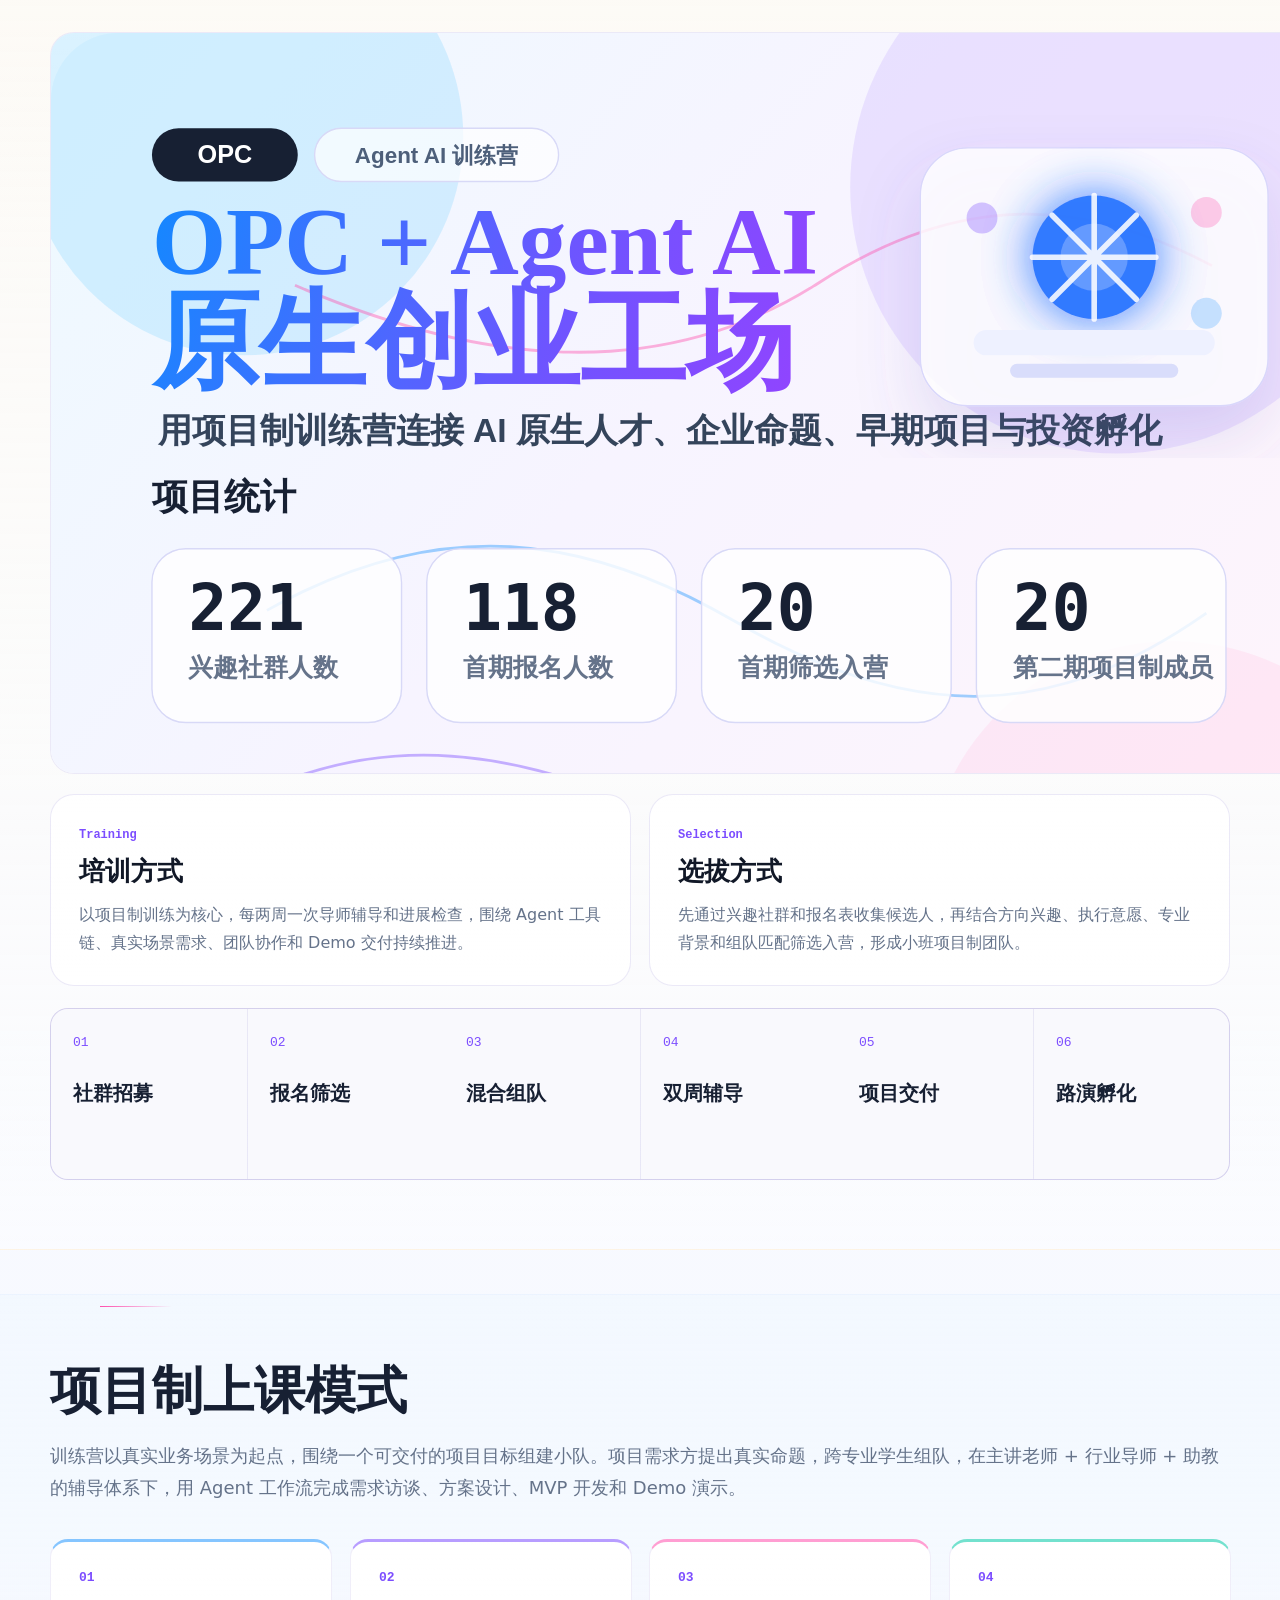
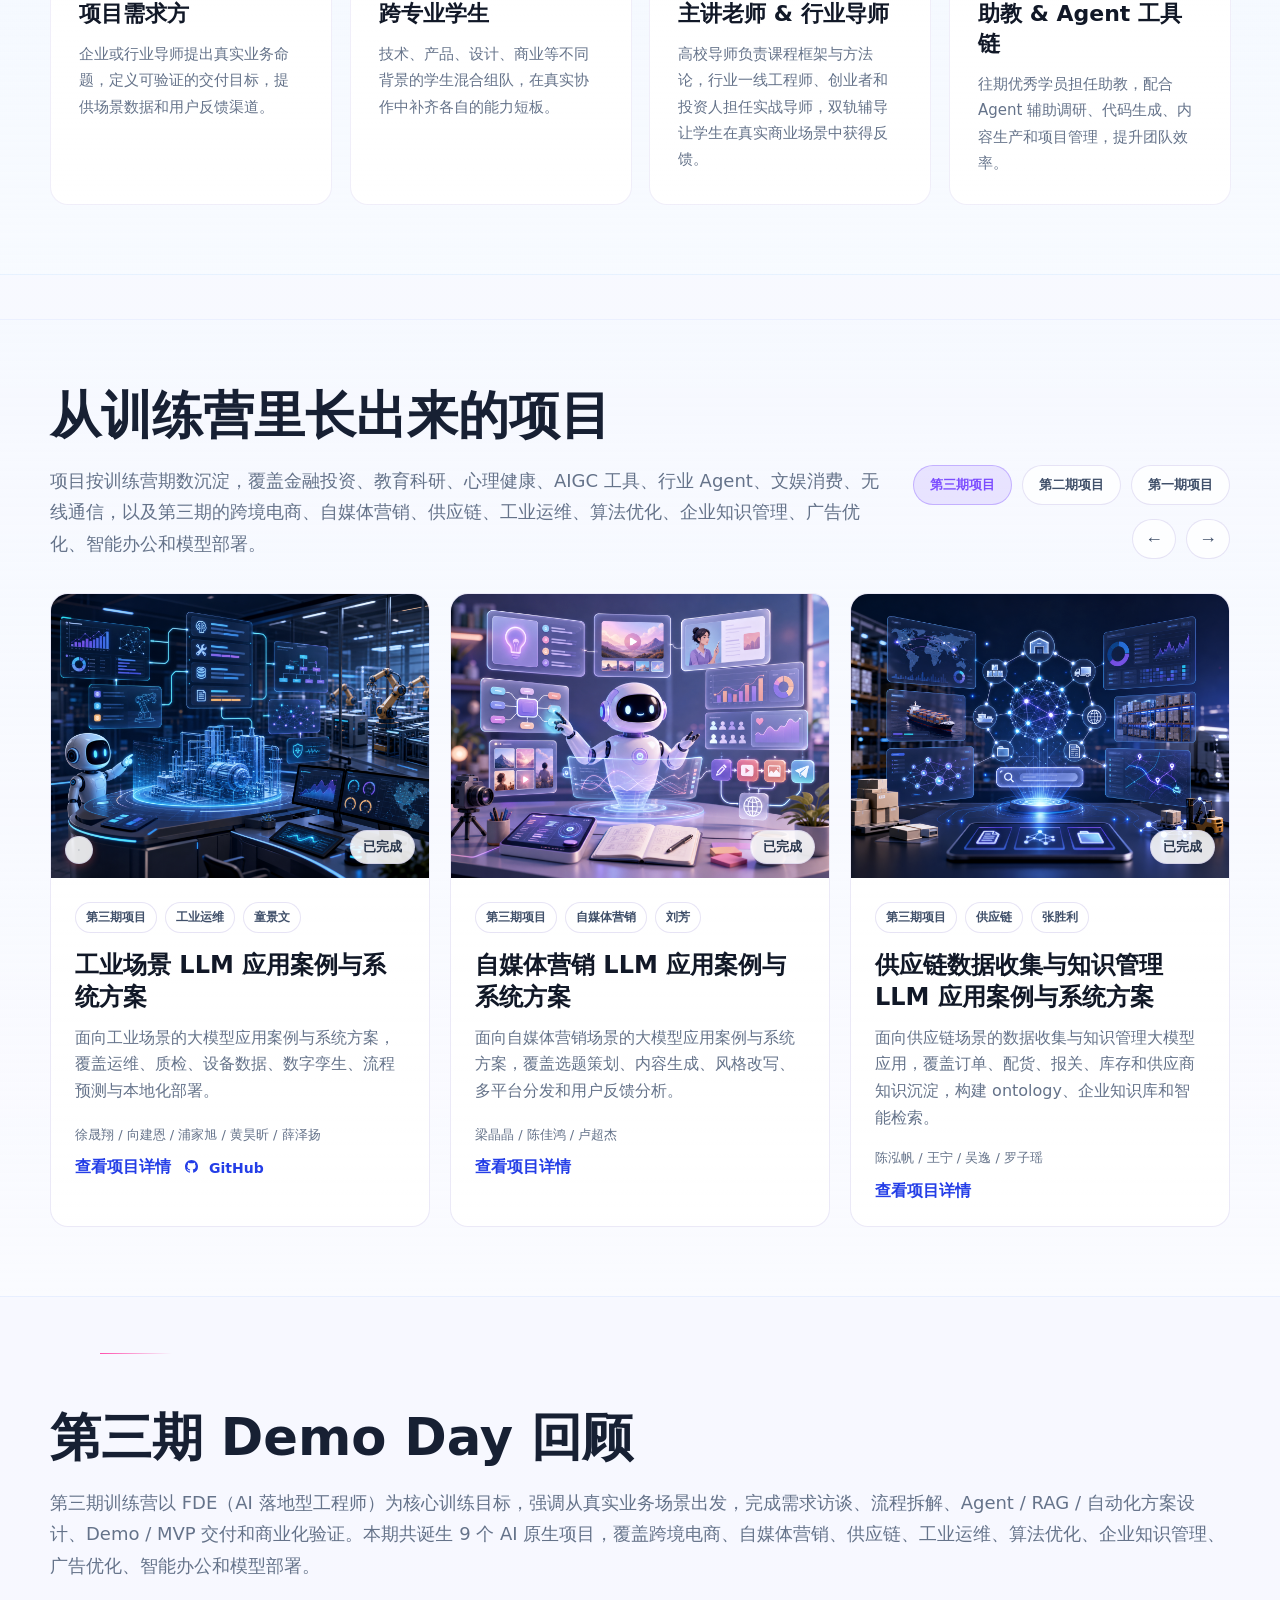
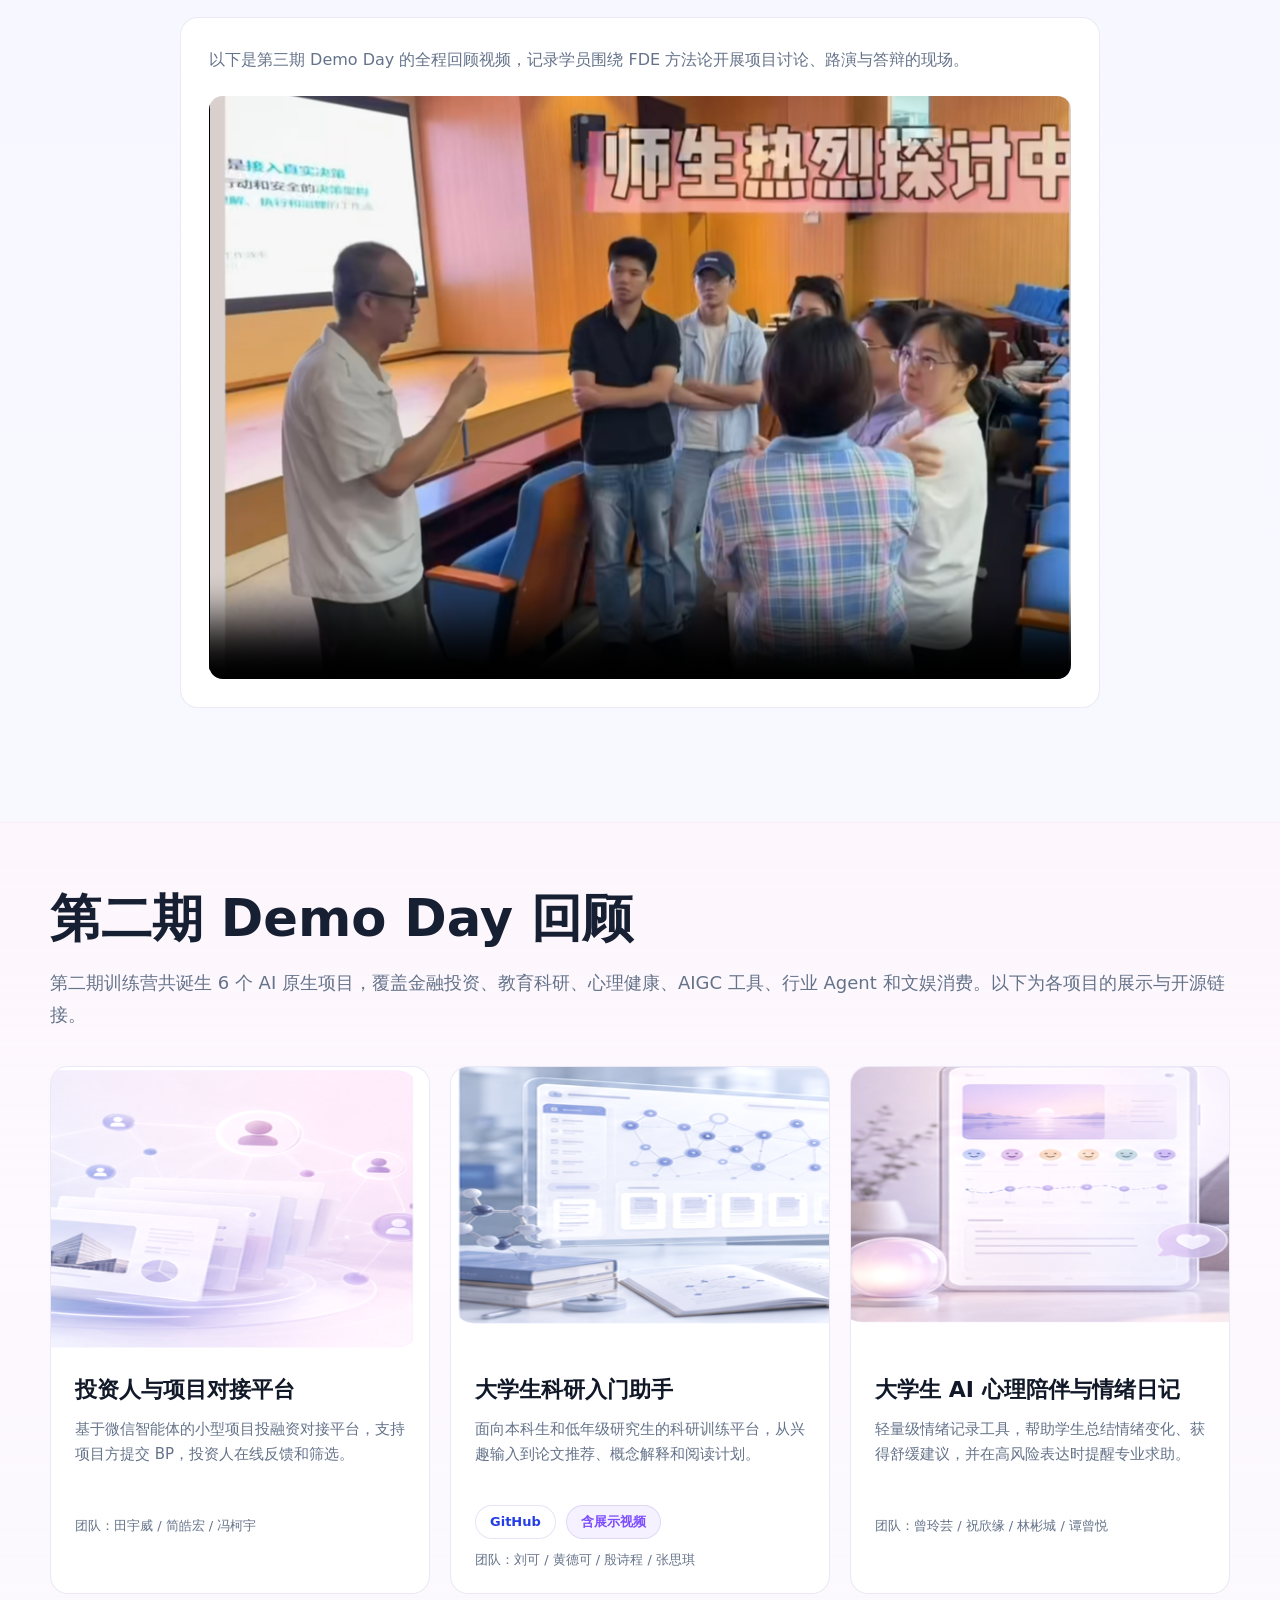
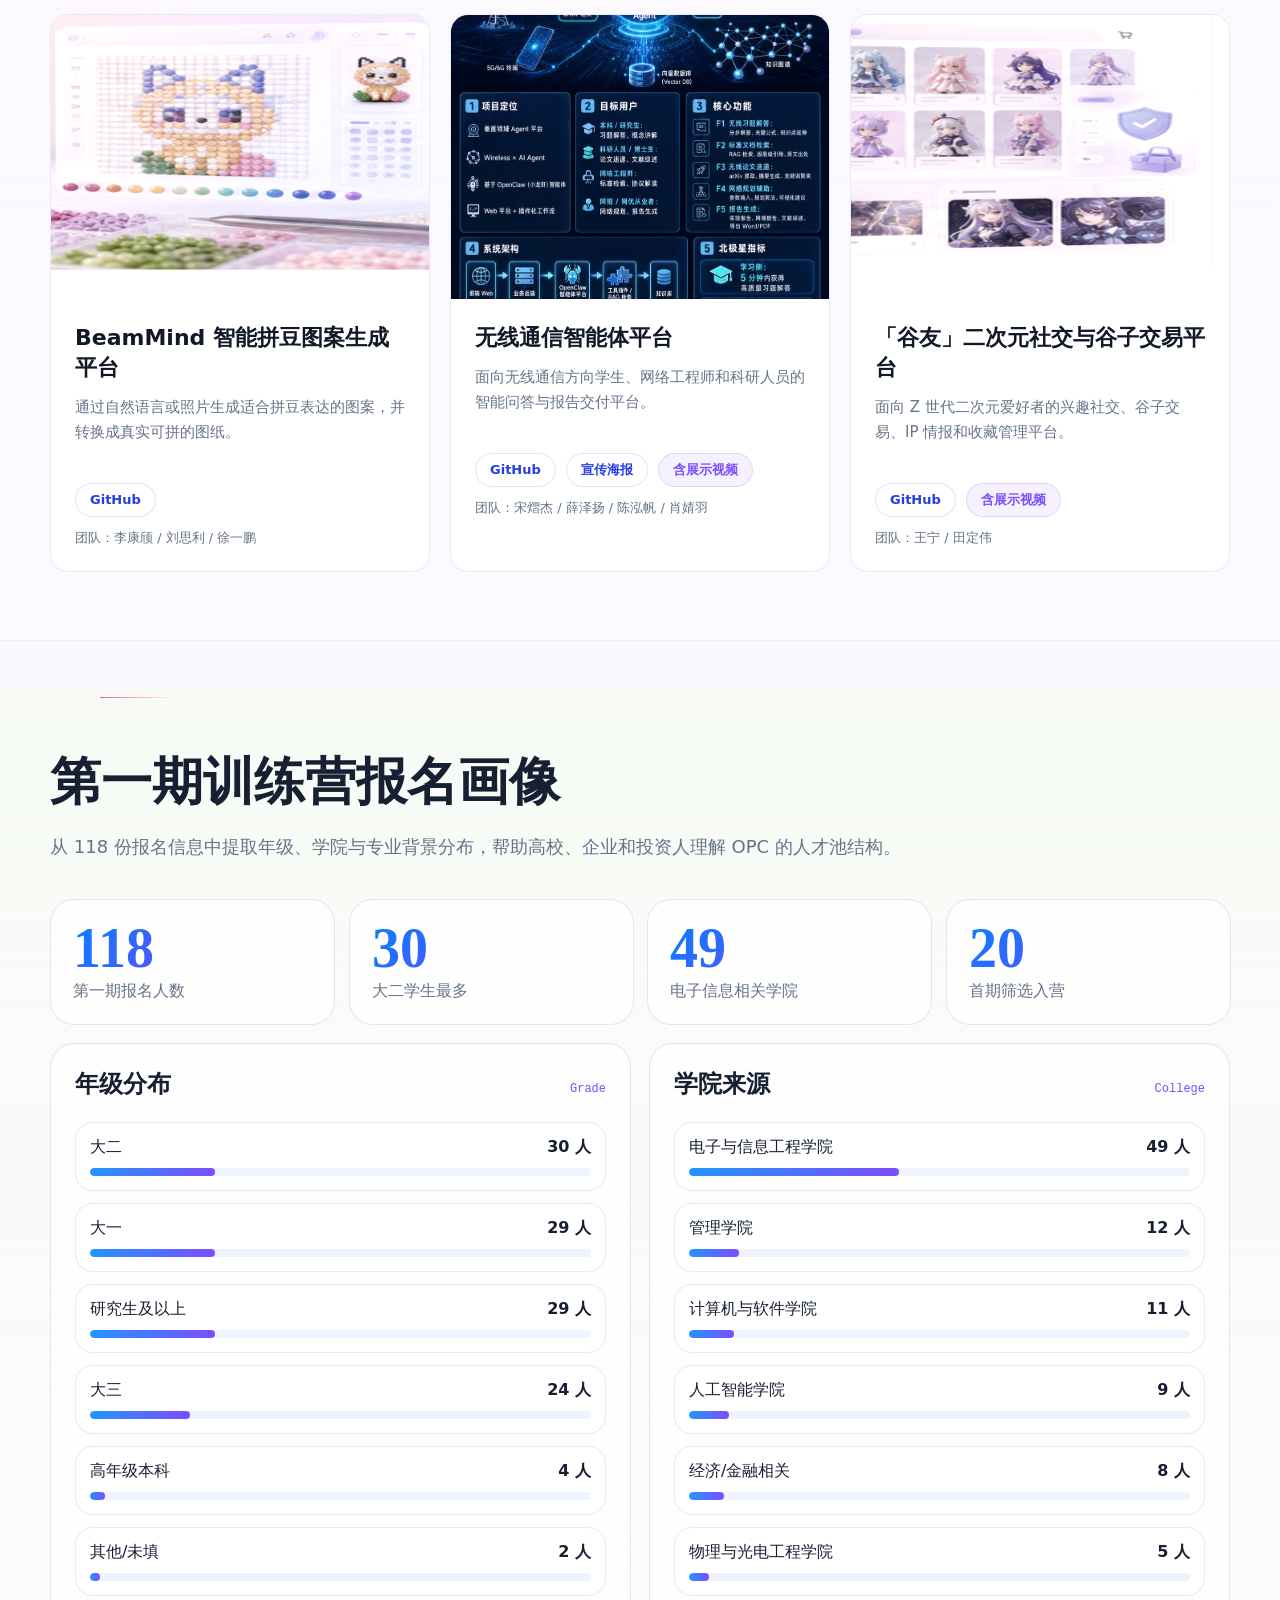
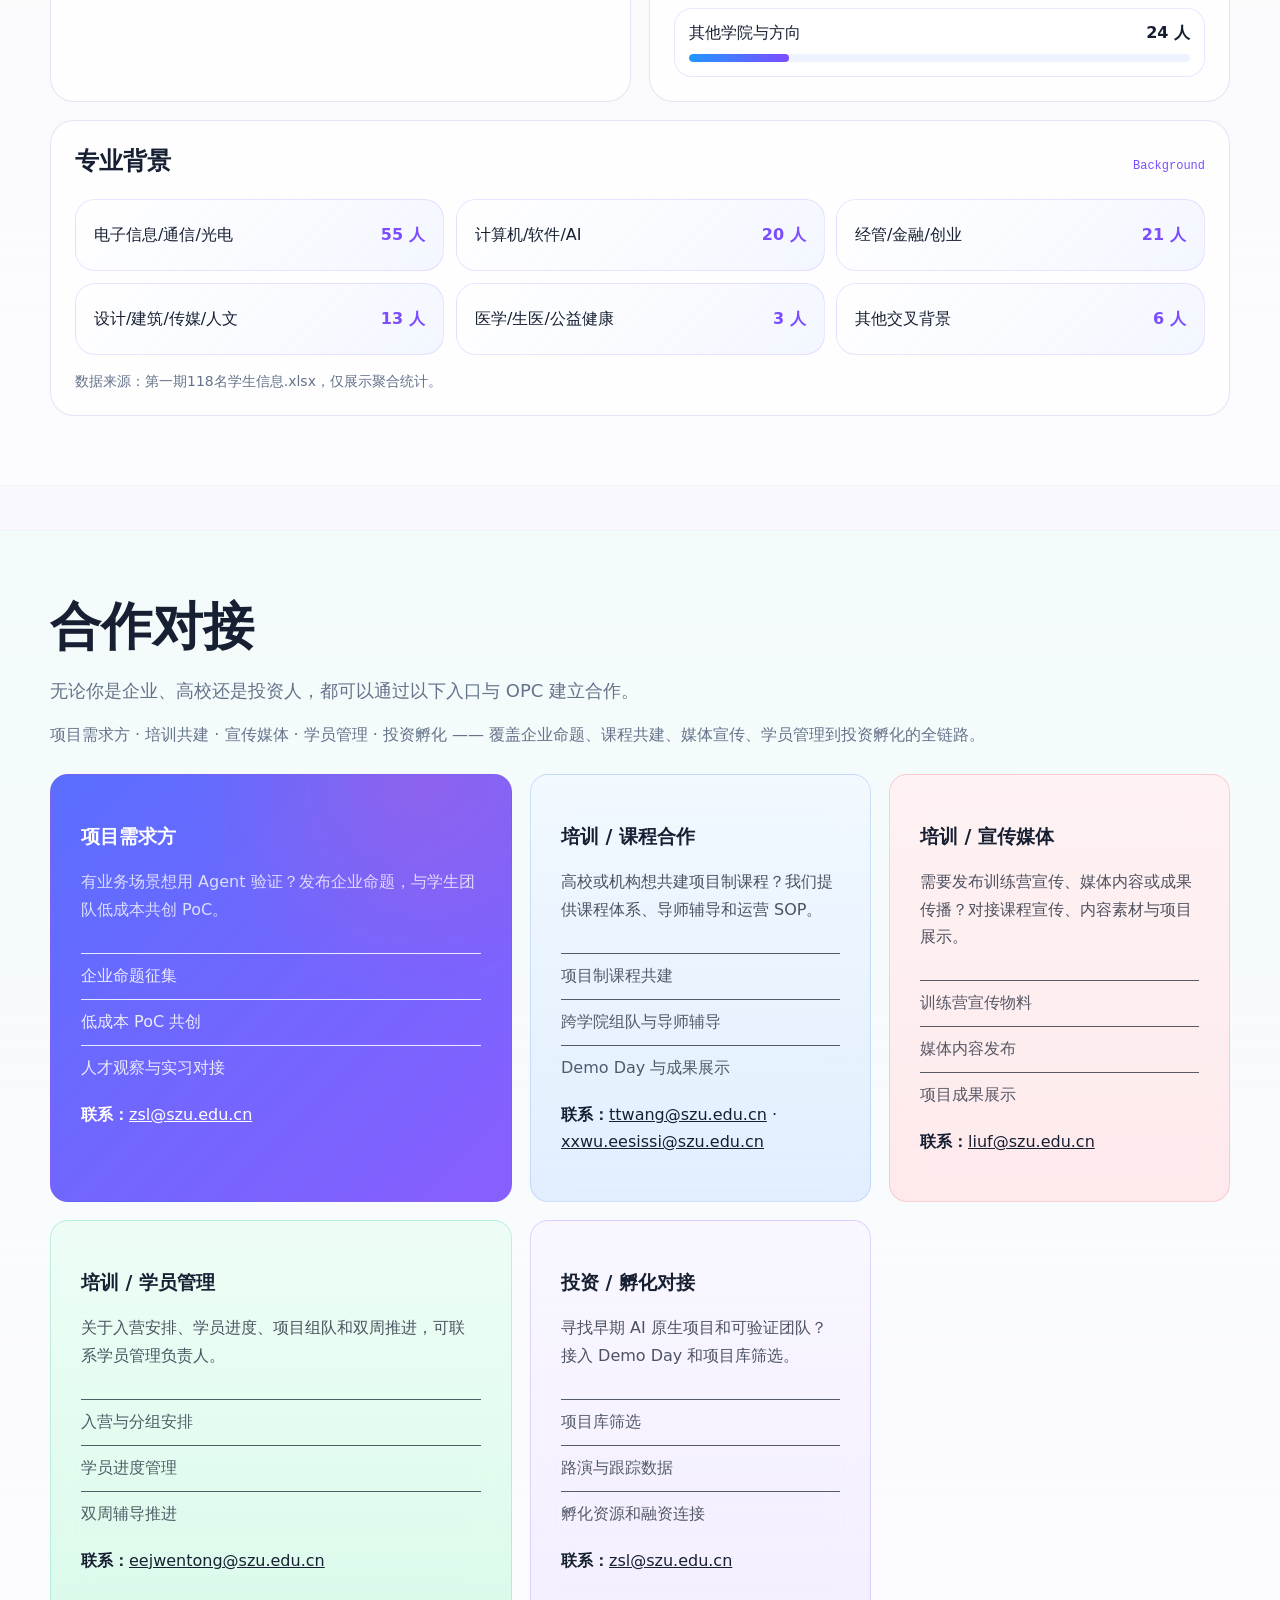
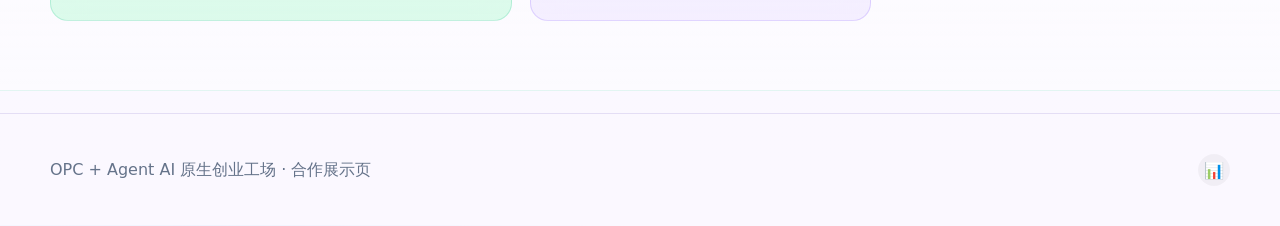
==== commit 19c8e53a: "Update: Add cohort 3 projects and media assets" ====
--- a/index.html
+++ b/index.html
@@ -5,7 +5,7 @@
     <meta name="viewport" content="width=device-width, initial-scale=1">
     <title>OPC + Agent AI 原生创业工场</title>
     <meta name="description" content="OPC + Agent AI 原生创业工场，用项目制训练营连接 AI 原生人才、企业命题、早期项目与投资孵化。">
-    <link rel="stylesheet" href="assets/styles.css">
+    <link rel="stylesheet" href="assets/styles.css?v=5">
   </head>
   <body>
     <div class="site-shell">
@@ -15,9 +15,9 @@
           <button class="nav-toggle" id="nav-toggle" type="button" aria-expanded="false" aria-controls="nav-links">菜单</button>
           <div class="nav-links" id="nav-links">
             <a href="index.html">首页</a>
-            <a href="#teaching">项目制模式</a>
             <a href="#mentors">导师</a>
             <a href="#model">训练营</a>
+            <a href="#teaching">项目制模式</a>
             <a href="#contact">合作对接</a>
             <a href="fde.html">第三期</a>
             <a href="projects.html">项目库</a>
@@ -33,34 +33,7 @@
           <p><strong>以项目制训练营为入口，建立 AI 原生人才与早期项目的生成、筛选和孵化平台。</strong>我们帮助学生、行业人士和创业者掌握 Agent 驱动的工作方式，组建小团队，在真实业务场景中完成从想法到 MVP、从能力到商业化的闭环。不是普通培训，也不是等项目成熟后的孵化器——我们从第 0 天就开始。</p>
           <div class="hero-actions">
             <a class="button" href="#model">了解训练营</a>
-            <a class="button secondary" href="fde.html">第三期报名</a>
-          </div>
-        </section>
-
-        <section class="section container" id="teaching">
-          <h2>项目制上课模式</h2>
-          <p class="section-lead">训练营以真实业务场景为起点，围绕一个可交付的项目目标组建小队。项目需求方提出真实命题，跨专业学生组队，在主讲老师 + 行业导师 + 助教的辅导体系下，用 Agent 工作流完成需求访谈、方案设计、MVP 开发和 Demo 演示。</p>
-          <div class="teaching-grid">
-            <article class="teaching-card lift-on-hover">
-              <span aria-hidden="true">01</span>
-              <h3>项目需求方</h3>
-              <p>企业或行业导师提出真实业务命题，定义可验证的交付目标，提供场景数据和用户反馈渠道。</p>
-            </article>
-            <article class="teaching-card lift-on-hover">
-              <span aria-hidden="true">02</span>
-              <h3>跨专业学生</h3>
-              <p>技术、产品、设计、商业等不同背景的学生混合组队，在真实协作中补齐各自的能力短板。</p>
-            </article>
-            <article class="teaching-card lift-on-hover">
-              <span aria-hidden="true">03</span>
-              <h3>主讲老师 &amp; 行业导师</h3>
-              <p>高校导师负责课程框架与方法论，行业一线工程师、创业者和投资人担任实战导师，双轨辅导让学生在真实商业场景中获得反馈。</p>
-            </article>
-            <article class="teaching-card lift-on-hover">
-              <span aria-hidden="true">04</span>
-              <h3>助教 &amp; Agent 工具链</h3>
-              <p>往期优秀学员担任助教，配合 Agent 辅助调研、代码生成、内容生产和项目管理，提升团队效率。</p>
-            </article>
+            <a class="button secondary" href="fde.html">第三期</a>
           </div>
         </section>
 
@@ -101,11 +74,38 @@
 
         </section>
 
+        <section class="section container" id="teaching">
+          <h2>项目制上课模式</h2>
+          <p class="section-lead">训练营以真实业务场景为起点，围绕一个可交付的项目目标组建小队。项目需求方提出真实命题，跨专业学生组队，在主讲老师 + 行业导师 + 助教的辅导体系下，用 Agent 工作流完成需求访谈、方案设计、MVP 开发和 Demo 演示。</p>
+          <div class="teaching-grid">
+            <article class="teaching-card lift-on-hover">
+              <span aria-hidden="true">01</span>
+              <h3>项目需求方</h3>
+              <p>企业或行业导师提出真实业务命题，定义可验证的交付目标，提供场景数据和用户反馈渠道。</p>
+            </article>
+            <article class="teaching-card lift-on-hover">
+              <span aria-hidden="true">02</span>
+              <h3>跨专业学生</h3>
+              <p>技术、产品、设计、商业等不同背景的学生混合组队，在真实协作中补齐各自的能力短板。</p>
+            </article>
+            <article class="teaching-card lift-on-hover">
+              <span aria-hidden="true">03</span>
+              <h3>主讲老师 &amp; 行业导师</h3>
+              <p>高校导师负责课程框架与方法论，行业一线工程师、创业者和投资人担任实战导师，双轨辅导让学生在真实商业场景中获得反馈。</p>
+            </article>
+            <article class="teaching-card lift-on-hover">
+              <span aria-hidden="true">04</span>
+              <h3>助教 &amp; Agent 工具链</h3>
+              <p>往期优秀学员担任助教，配合 Agent 辅助调研、代码生成、内容生产和项目管理，提升团队效率。</p>
+            </article>
+          </div>
+        </section>
+
         <section class="section container" id="projects">
           <div class="project-section-head">
             <div>
               <h2>从训练营里长出来的项目</h2>
-              <p class="section-lead">项目按训练营期数沉淀，覆盖金融投资、教育科研、心理健康、AIGC 工具、行业 Agent 和文娱消费。</p>
+              <p class="section-lead">项目按训练营期数沉淀，覆盖金融投资、教育科研、心理健康、AIGC 工具、行业 Agent、文娱消费、无线通信，以及第三期的跨境电商、自媒体营销、供应链、工业运维、算法优化、企业知识管理、广告优化、智能办公和模型部署。</p>
             </div>
             <div class="project-controls" aria-label="项目轮播控制">
               <div class="cohort-tabs" id="project-cohort-tabs"></div>
@@ -116,6 +116,18 @@
             </div>
           </div>
           <div class="featured-carousel" id="featured-projects" aria-live="polite"></div>
+        </section>
+
+        <section class="section container" id="demo-day-cohort3">
+          <h2>第三期 Demo Day 回顾</h2>
+          <p class="section-lead">第三期训练营以 FDE（AI 落地型工程师）为核心训练目标，强调从真实业务场景出发，完成需求访谈、流程拆解、Agent / RAG / 自动化方案设计、Demo / MVP 交付和商业化验证。本期共诞生 9 个 AI 原生项目，覆盖跨境电商、自媒体营销、供应链、工业运维、算法优化、企业知识管理、广告优化、智能办公和模型部署。</p>
+          <div class="demo-day-recap">
+            <p>以下是第三期 Demo Day 的全程回顾视频，记录学员围绕 FDE 方法论开展项目讨论、路演与答辩的现场。</p>
+            <video controls preload="metadata" poster="assets/media/generated/cohort3-demo-day-discussion.png">
+              <source src="assets/media/videos/cohort3-recap.mp4" type="video/mp4">
+              当前浏览器不支持视频播放，请下载视频文件查看。
+            </video>
+          </div>
         </section>
 
         <section class="section container" id="demo-day">
@@ -220,7 +232,7 @@
         </div>
       </footer>
     </div>
-    <script type="module" src="assets/main.js"></script>
+    <script type="module" src="assets/main.js?v=5"></script>
     <script src="assets/tracker.js"></script>
   </body>
 </html>
--- a/assets/styles.css
+++ b/assets/styles.css
@@ -559,17 +559,18 @@
 .model-poster {
   display: grid;
   place-items: center;
-  min-height: 430px;
+  min-height: clamp(460px, 58vw, 760px);
+  aspect-ratio: 16 / 9;
   margin: 0;
   overflow: hidden;
-  padding: 18px;
+  padding: 0;
 }
 
 .model-poster img {
   width: 100%;
   height: 100%;
-  max-height: 520px;
-  object-fit: contain;
+  object-fit: cover;
+  object-position: center;
 }
 
 .model-panel {
@@ -1274,6 +1275,12 @@
   padding: 28px;
 }
 
+.detail-video-card p {
+  margin: -8px 0 20px;
+  color: var(--muted);
+  line-height: 1.7;
+}
+
 .detail-video-card video {
   display: block;
   width: 100%;
@@ -1416,8 +1423,8 @@
   }
 
   .model-poster {
-    min-height: 300px;
-    padding: 12px;
+    min-height: clamp(320px, 72vw, 520px);
+    aspect-ratio: 4 / 3;
   }
 
   .model-panel {
@@ -1519,8 +1526,8 @@
   }
 
   .model-poster {
-    min-height: 200px;
-    padding: 10px;
+    min-height: clamp(260px, 92vw, 420px);
+    aspect-ratio: 3 / 4;
   }
 
   .model-method {
@@ -1764,6 +1771,31 @@
   display: grid;
   grid-template-columns: repeat(3, 1fr);
   gap: 20px;
+}
+
+.demo-day-recap {
+  max-width: 920px;
+  margin: 0 auto;
+  padding: 28px;
+  border: 1px solid rgba(105, 89, 190, 0.13);
+  border-radius: var(--radius);
+  background:
+    linear-gradient(180deg, rgba(255, 255, 255, 0.96), rgba(255, 255, 255, 0.76)),
+    rgba(255, 255, 255, 0.8);
+  backdrop-filter: blur(18px);
+}
+
+.demo-day-recap p {
+  margin: 0 0 22px;
+  color: var(--muted);
+  line-height: 1.7;
+}
+
+.demo-day-recap video {
+  display: block;
+  width: 100%;
+  border-radius: 14px;
+  background: var(--soft-blue);
 }
 
 .demo-day-card {
